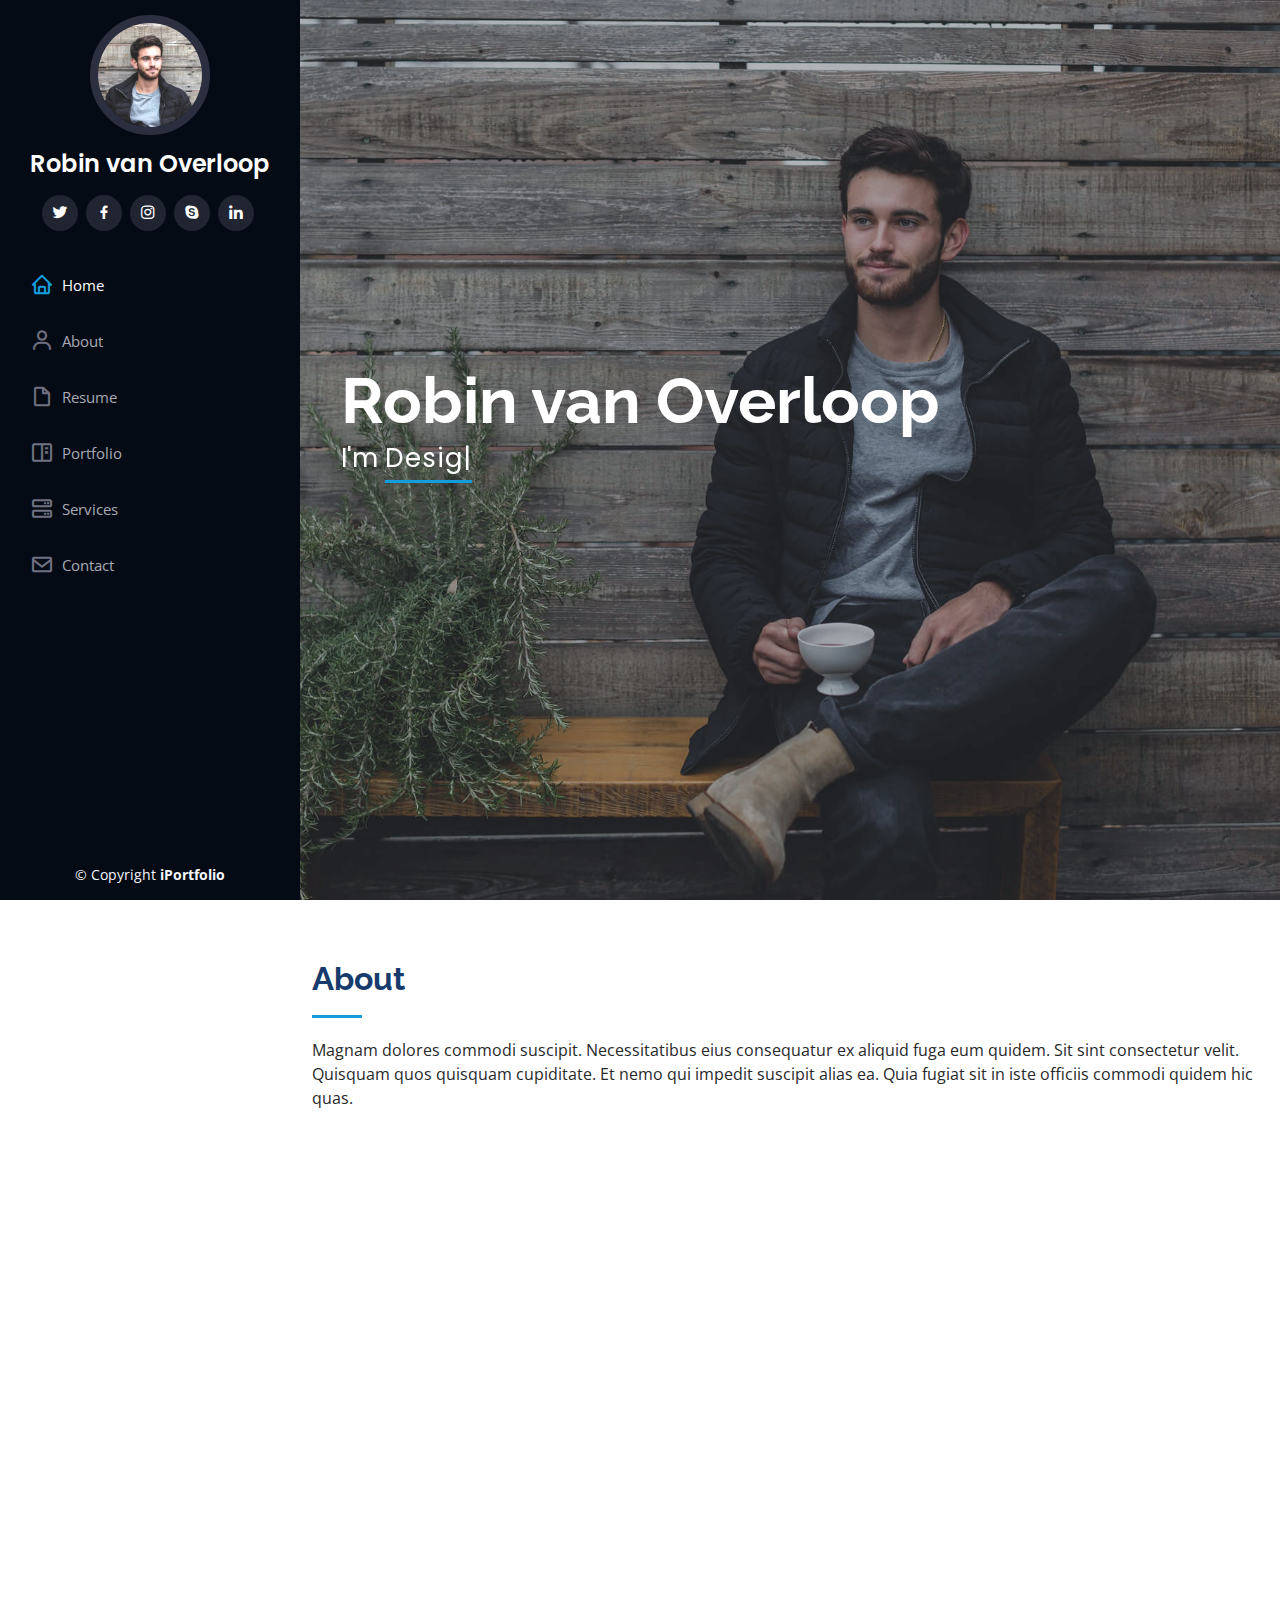
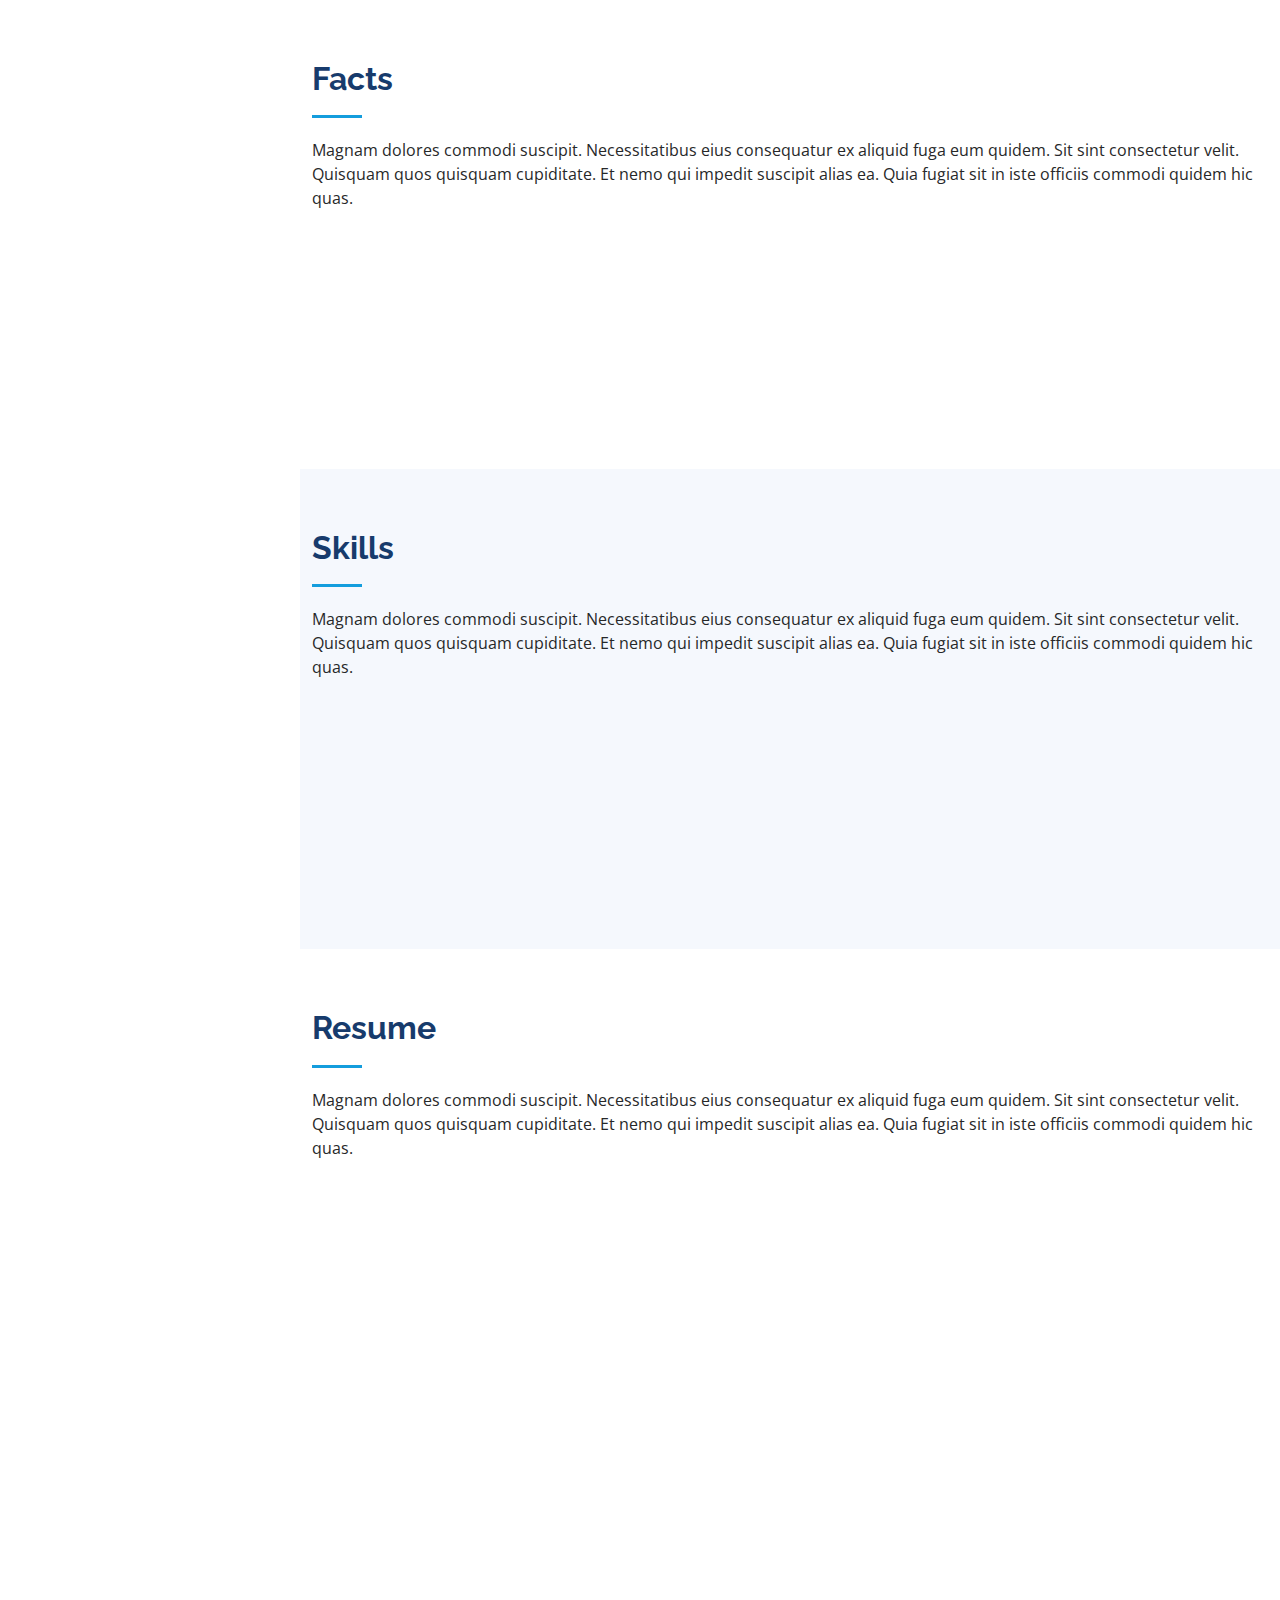
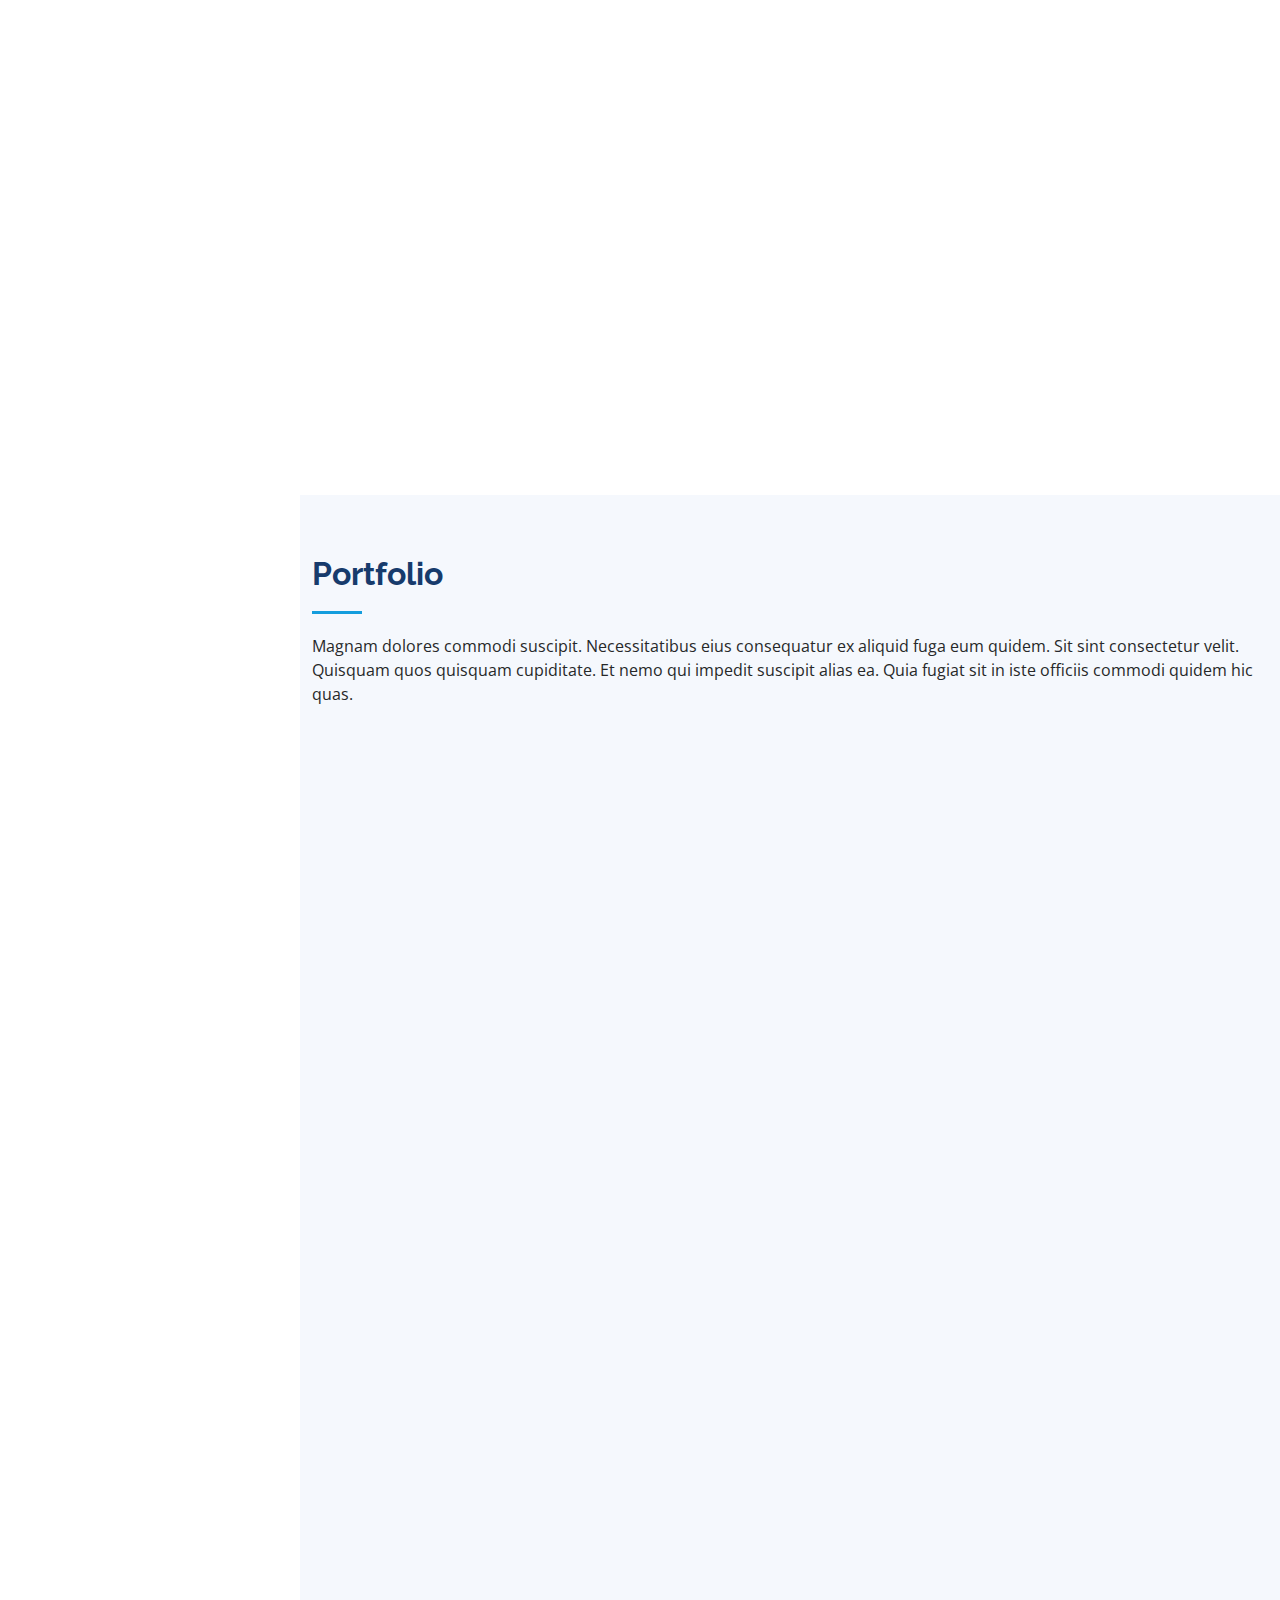
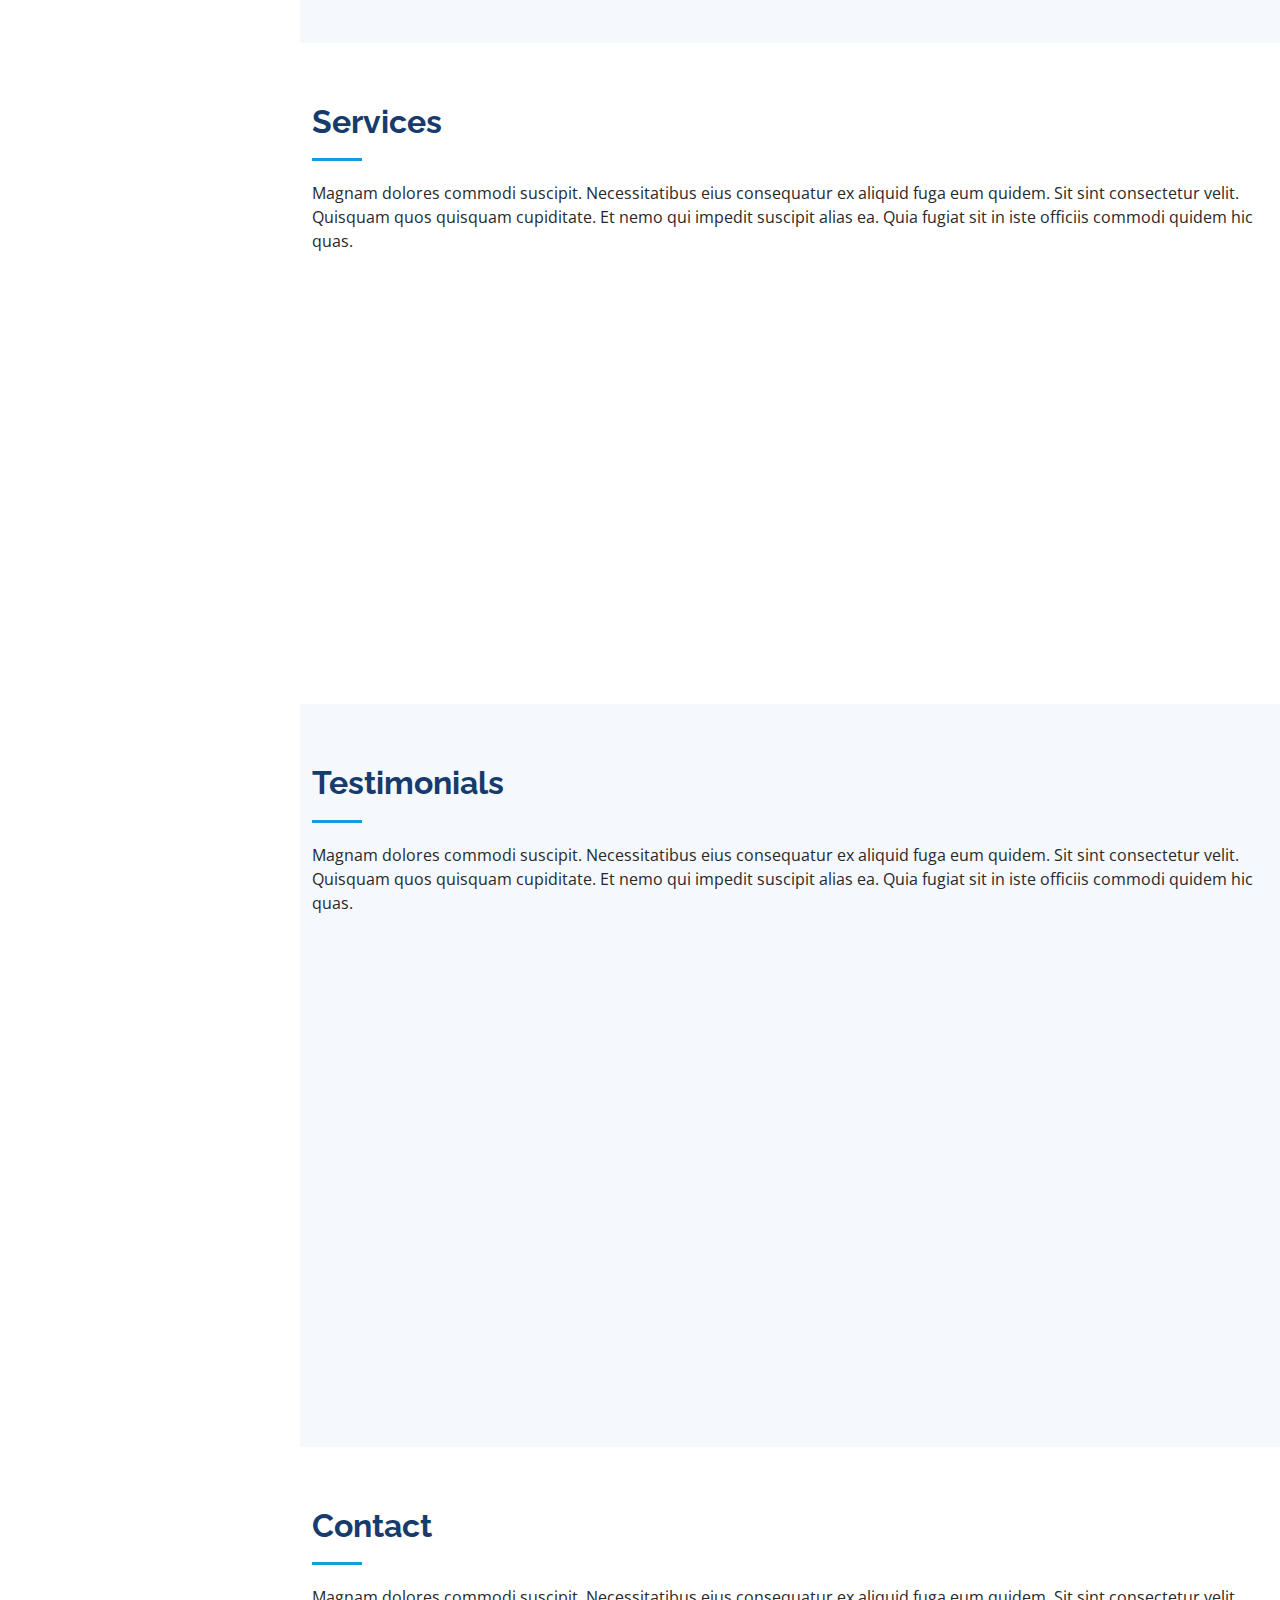
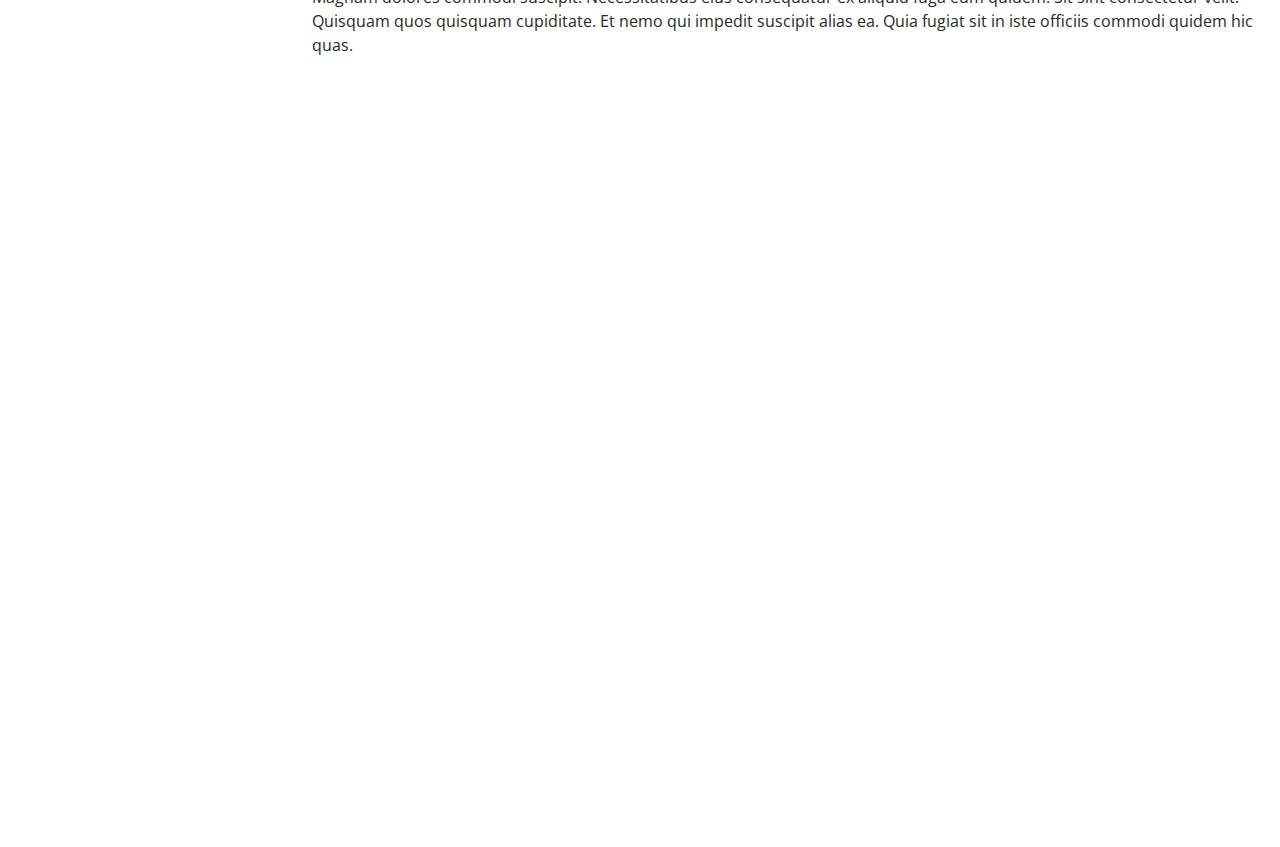
==== index.html @ de634c81 "updates" ====
<!DOCTYPE html>
<html lang="en">

<head>
  <meta charset="utf-8">
  <meta content="width=device-width, initial-scale=1.0" name="viewport">

  <title>RVO Rotating Services</title>
  <meta content="" name="description">
  <meta content="" name="keywords">

  <!-- Favicons -->
  <link href="assets/img/favicon.png" rel="icon">
  <link href="assets/img/apple-touch-icon.png" rel="apple-touch-icon">

  <!-- Google Fonts -->
  <link href="https://fonts.googleapis.com/css?family=Open+Sans:300,300i,400,400i,600,600i,700,700i|Raleway:300,300i,400,400i,500,500i,600,600i,700,700i|Poppins:300,300i,400,400i,500,500i,600,600i,700,700i" rel="stylesheet">

  <!-- Vendor CSS Files -->
  <link href="assets/vendor/aos/aos.css" rel="stylesheet">
  <link href="assets/vendor/bootstrap/css/bootstrap.min.css" rel="stylesheet">
  <link href="assets/vendor/bootstrap-icons/bootstrap-icons.css" rel="stylesheet">
  <link href="assets/vendor/boxicons/css/boxicons.min.css" rel="stylesheet">
  <link href="assets/vendor/glightbox/css/glightbox.min.css" rel="stylesheet">
  <link href="assets/vendor/swiper/swiper-bundle.min.css" rel="stylesheet">

  <!-- Template Main CSS File -->
  <link href="assets/css/style.css" rel="stylesheet">


</head>

<body>

  <!-- ======= Mobile nav toggle button ======= -->
  <i class="bi bi-list mobile-nav-toggle d-xl-none"></i>

  <!-- ======= Header ======= -->
  <header id="header">
    <div class="d-flex flex-column">

      <div class="profile">
        <img src="assets/img/profile-img.jpg" alt="" class="img-fluid rounded-circle">
        <h1 class="text-light"><a href="index.html">Robin van Overloop</a></h1>
        <div class="social-links mt-3 text-center">
          <a href="#" class="twitter"><i class="bx bxl-twitter"></i></a>
          <a href="#" class="facebook"><i class="bx bxl-facebook"></i></a>
          <a href="#" class="instagram"><i class="bx bxl-instagram"></i></a>
          <a href="#" class="google-plus"><i class="bx bxl-skype"></i></a>
          <a href="#" class="linkedin"><i class="bx bxl-linkedin"></i></a>
        </div>
      </div>

      <nav id="navbar" class="nav-menu navbar">
        <ul>
          <li><a href="#hero" class="nav-link scrollto active"><i class="bx bx-home"></i> <span>Home</span></a></li>
          <li><a href="#about" class="nav-link scrollto"><i class="bx bx-user"></i> <span>About</span></a></li>
          <li><a href="#resume" class="nav-link scrollto"><i class="bx bx-file-blank"></i> <span>Resume</span></a></li>
          <li><a href="#portfolio" class="nav-link scrollto"><i class="bx bx-book-content"></i> <span>Portfolio</span></a></li>
          <li><a href="#services" class="nav-link scrollto"><i class="bx bx-server"></i> <span>Services</span></a></li>
          <li><a href="#contact" class="nav-link scrollto"><i class="bx bx-envelope"></i> <span>Contact</span></a></li>
        </ul>
      </nav><!-- .nav-menu -->
    </div>
  </header><!-- End Header -->

  <!-- ======= Hero Section ======= -->
  <section id="hero" class="d-flex flex-column justify-content-center align-items-center">
    <div class="hero-container" data-aos="fade-in">
      <h1>Robin van Overloop</h1>
      <p>I'm <span class="typed" data-typed-items="Designer, Developer, Freelancer, Photographer"></span></p>
    </div>
  </section><!-- End Hero -->

  <main id="main">

    <!-- ======= About Section ======= -->
    <section id="about" class="about">
      <div class="container">

        <div class="section-title">
          <h2>About</h2>
          <p>Magnam dolores commodi suscipit. Necessitatibus eius consequatur ex aliquid fuga eum quidem. Sit sint consectetur velit. Quisquam quos quisquam cupiditate. Et nemo qui impedit suscipit alias ea. Quia fugiat sit in iste officiis commodi quidem hic quas.</p>
        </div>

        <div class="row">
          <div class="col-lg-4" data-aos="fade-right">
            <img src="assets/img/profile-img.jpg" class="img-fluid" alt="">
          </div>
          <div class="col-lg-8 pt-4 pt-lg-0 content" data-aos="fade-left">
            <h3>UI/UX Designer &amp; Web Developer.</h3>
            <p class="fst-italic">
              Lorem ipsum dolor sit amet, consectetur adipiscing elit, sed do eiusmod tempor incididunt ut labore et dolore
              magna aliqua.
            </p>
            <div class="row">
              <div class="col-lg-6">
                <ul>
                  <li><i class="bi bi-chevron-right"></i> <strong>Birthday:</strong> <span>1 May 1995</span></li>
                  <li><i class="bi bi-chevron-right"></i> <strong>Website:</strong> <span>www.example.com</span></li>
                  <li><i class="bi bi-chevron-right"></i> <strong>Phone:</strong> <span>+123 456 7890</span></li>
                  <li><i class="bi bi-chevron-right"></i> <strong>City:</strong> <span>New York, USA</span></li>
                </ul>
              </div>
              <div class="col-lg-6">
                <ul>
                  <li><i class="bi bi-chevron-right"></i> <strong>Age:</strong> <span>30</span></li>
                  <li><i class="bi bi-chevron-right"></i> <strong>Degree:</strong> <span>Master</span></li>
                  <li><i class="bi bi-chevron-right"></i> <strong>PhEmailone:</strong> <span>email@example.com</span></li>
                  <li><i class="bi bi-chevron-right"></i> <strong>Freelance:</strong> <span>Available</span></li>
                </ul>
              </div>
            </div>
            <p>
              Officiis eligendi itaque labore et dolorum mollitia officiis optio vero. Quisquam sunt adipisci omnis et ut. Nulla accusantium dolor incidunt officia tempore. Et eius omnis.
              Cupiditate ut dicta maxime officiis quidem quia. Sed et consectetur qui quia repellendus itaque neque. Aliquid amet quidem ut quaerat cupiditate. Ab et eum qui repellendus omnis culpa magni laudantium dolores.
            </p>
          </div>
        </div>

      </div>
    </section><!-- End About Section -->

    <!-- ======= Facts Section ======= -->
    <section id="facts" class="facts">
      <div class="container">

        <div class="section-title">
          <h2>Facts</h2>
          <p>Magnam dolores commodi suscipit. Necessitatibus eius consequatur ex aliquid fuga eum quidem. Sit sint consectetur velit. Quisquam quos quisquam cupiditate. Et nemo qui impedit suscipit alias ea. Quia fugiat sit in iste officiis commodi quidem hic quas.</p>
        </div>

        <div class="row no-gutters">

          <div class="col-lg-3 col-md-6 d-md-flex align-items-md-stretch" data-aos="fade-up">
            <div class="count-box">
              <i class="bi bi-emoji-smile"></i>
              <span data-purecounter-start="0" data-purecounter-end="232" data-purecounter-duration="1" class="purecounter"></span>
              <p><strong>Happy Clients</strong> consequuntur quae</p>
            </div>
          </div>

          <div class="col-lg-3 col-md-6 d-md-flex align-items-md-stretch" data-aos="fade-up" data-aos-delay="100">
            <div class="count-box">
              <i class="bi bi-journal-richtext"></i>
              <span data-purecounter-start="0" data-purecounter-end="521" data-purecounter-duration="1" class="purecounter"></span>
              <p><strong>Projects</strong> adipisci atque cum quia aut</p>
            </div>
          </div>

          <div class="col-lg-3 col-md-6 d-md-flex align-items-md-stretch" data-aos="fade-up" data-aos-delay="200">
            <div class="count-box">
              <i class="bi bi-headset"></i>
              <span data-purecounter-start="0" data-purecounter-end="1453" data-purecounter-duration="1" class="purecounter"></span>
              <p><strong>Hours Of Support</strong> aut commodi quaerat</p>
            </div>
          </div>

          <div class="col-lg-3 col-md-6 d-md-flex align-items-md-stretch" data-aos="fade-up" data-aos-delay="300">
            <div class="count-box">
              <i class="bi bi-people"></i>
              <span data-purecounter-start="0" data-purecounter-end="32" data-purecounter-duration="1" class="purecounter"></span>
              <p><strong>Hard Workers</strong> rerum asperiores dolor</p>
            </div>
          </div>

        </div>

      </div>
    </section><!-- End Facts Section -->

    <!-- ======= Skills Section ======= -->
    <section id="skills" class="skills section-bg">
      <div class="container">

        <div class="section-title">
          <h2>Skills</h2>
          <p>Magnam dolores commodi suscipit. Necessitatibus eius consequatur ex aliquid fuga eum quidem. Sit sint consectetur velit. Quisquam quos quisquam cupiditate. Et nemo qui impedit suscipit alias ea. Quia fugiat sit in iste officiis commodi quidem hic quas.</p>
        </div>

        <div class="row skills-content">

          <div class="col-lg-6" data-aos="fade-up">

            <div class="progress">
              <span class="skill">HTML <i class="val">100%</i></span>
              <div class="progress-bar-wrap">
                <div class="progress-bar" role="progressbar" aria-valuenow="100" aria-valuemin="0" aria-valuemax="100"></div>
              </div>
            </div>

            <div class="progress">
              <span class="skill">CSS <i class="val">90%</i></span>
              <div class="progress-bar-wrap">
                <div class="progress-bar" role="progressbar" aria-valuenow="90" aria-valuemin="0" aria-valuemax="100"></div>
              </div>
            </div>

            <div class="progress">
              <span class="skill">JavaScript <i class="val">75%</i></span>
              <div class="progress-bar-wrap">
                <div class="progress-bar" role="progressbar" aria-valuenow="75" aria-valuemin="0" aria-valuemax="100"></div>
              </div>
            </div>

          </div>

          <div class="col-lg-6" data-aos="fade-up" data-aos-delay="100">

            <div class="progress">
              <span class="skill">PHP <i class="val">80%</i></span>
              <div class="progress-bar-wrap">
                <div class="progress-bar" role="progressbar" aria-valuenow="80" aria-valuemin="0" aria-valuemax="100"></div>
              </div>
            </div>

            <div class="progress">
              <span class="skill">WordPress/CMS <i class="val">90%</i></span>
              <div class="progress-bar-wrap">
                <div class="progress-bar" role="progressbar" aria-valuenow="90" aria-valuemin="0" aria-valuemax="100"></div>
              </div>
            </div>

            <div class="progress">
              <span class="skill">Photoshop <i class="val">55%</i></span>
              <div class="progress-bar-wrap">
                <div class="progress-bar" role="progressbar" aria-valuenow="55" aria-valuemin="0" aria-valuemax="100"></div>
              </div>
            </div>

          </div>

        </div>

      </div>
    </section><!-- End Skills Section -->

    <!-- ======= Resume Section ======= -->
    <section id="resume" class="resume">
      <div class="container">

        <div class="section-title">
          <h2>Resume</h2>
          <p>Magnam dolores commodi suscipit. Necessitatibus eius consequatur ex aliquid fuga eum quidem. Sit sint consectetur velit. Quisquam quos quisquam cupiditate. Et nemo qui impedit suscipit alias ea. Quia fugiat sit in iste officiis commodi quidem hic quas.</p>
        </div>

        <div class="row">
          <div class="col-lg-6" data-aos="fade-up">
            <h3 class="resume-title">Sumary</h3>
            <div class="resume-item pb-0">
              <h4>Robin van Overloop</h4>
              <p><em>Innovative and deadline-driven Graphic Designer with 3+ years of experience designing and developing user-centered digital/print marketing material from initial concept to final, polished deliverable.</em></p>
              <ul>
                <li>Portland par 127,Orlando, FL</li>
                <li>(123) 456-7891</li>
                <li>alice.barkley@example.com</li>
              </ul>
            </div>

            <h3 class="resume-title">Education</h3>
            <div class="resume-item">
              <h4>Master of Fine Arts &amp; Graphic Design</h4>
              <h5>2015 - 2016</h5>
              <p><em>Rochester Institute of Technology, Rochester, NY</em></p>
              <p>Qui deserunt veniam. Et sed aliquam labore tempore sed quisquam iusto autem sit. Ea vero voluptatum qui ut dignissimos deleniti nerada porti sand markend</p>
            </div>
            <div class="resume-item">
              <h4>Bachelor of Fine Arts &amp; Graphic Design</h4>
              <h5>2010 - 2014</h5>
              <p><em>Rochester Institute of Technology, Rochester, NY</em></p>
              <p>Quia nobis sequi est occaecati aut. Repudiandae et iusto quae reiciendis et quis Eius vel ratione eius unde vitae rerum voluptates asperiores voluptatem Earum molestiae consequatur neque etlon sader mart dila</p>
            </div>
          </div>
          <div class="col-lg-6" data-aos="fade-up" data-aos-delay="100">
            <h3 class="resume-title">Professional Experience</h3>
            <div class="resume-item">
              <h4>Senior graphic design specialist</h4>
              <h5>2019 - Present</h5>
              <p><em>Experion, New York, NY </em></p>
              <ul>
                <li>Lead in the design, development, and implementation of the graphic, layout, and production communication materials</li>
                <li>Delegate tasks to the 7 members of the design team and provide counsel on all aspects of the project. </li>
                <li>Supervise the assessment of all graphic materials in order to ensure quality and accuracy of the design</li>
                <li>Oversee the efficient use of production project budgets ranging from $2,000 - $25,000</li>
              </ul>
            </div>
            <div class="resume-item">
              <h4>Graphic design specialist</h4>
              <h5>2017 - 2018</h5>
              <p><em>Stepping Stone Advertising, New York, NY</em></p>
              <ul>
                <li>Developed numerous marketing programs (logos, brochures,infographics, presentations, and advertisements).</li>
                <li>Managed up to 5 projects or tasks at a given time while under pressure</li>
                <li>Recommended and consulted with clients on the most appropriate graphic design</li>
                <li>Created 4+ design presentations and proposals a month for clients and account managers</li>
              </ul>
            </div>
          </div>
        </div>

      </div>
    </section><!-- End Resume Section -->

    <!-- ======= Portfolio Section ======= -->
    <section id="portfolio" class="portfolio section-bg">
      <div class="container">

        <div class="section-title">
          <h2>Portfolio</h2>
          <p>Magnam dolores commodi suscipit. Necessitatibus eius consequatur ex aliquid fuga eum quidem. Sit sint consectetur velit. Quisquam quos quisquam cupiditate. Et nemo qui impedit suscipit alias ea. Quia fugiat sit in iste officiis commodi quidem hic quas.</p>
        </div>

        <div class="row" data-aos="fade-up">
          <div class="col-lg-12 d-flex justify-content-center">
            <ul id="portfolio-flters">
              <li data-filter="*" class="filter-active">All</li>
              <li data-filter=".filter-app">App</li>
              <li data-filter=".filter-card">Card</li>
              <li data-filter=".filter-web">Web</li>
            </ul>
          </div>
        </div>

        <div class="row portfolio-container" data-aos="fade-up" data-aos-delay="100">

          <div class="col-lg-4 col-md-6 portfolio-item filter-app">
            <div class="portfolio-wrap">
              <img src="assets/img/portfolio/portfolio-1.jpg" class="img-fluid" alt="">
              <div class="portfolio-links">
                <a href="assets/img/portfolio/portfolio-1.jpg" data-gallery="portfolioGallery" class="portfolio-lightbox" title="App 1"><i class="bx bx-plus"></i></a>
                <a href="portfolio-details.html" title="More Details"><i class="bx bx-link"></i></a>
              </div>
            </div>
          </div>

          <div class="col-lg-4 col-md-6 portfolio-item filter-web">
            <div class="portfolio-wrap">
              <img src="assets/img/portfolio/portfolio-2.jpg" class="img-fluid" alt="">
              <div class="portfolio-links">
                <a href="assets/img/portfolio/portfolio-2.jpg" data-gallery="portfolioGallery" class="portfolio-lightbox" title="Web 3"><i class="bx bx-plus"></i></a>
                <a href="portfolio-details.html" title="More Details"><i class="bx bx-link"></i></a>
              </div>
            </div>
          </div>

          <div class="col-lg-4 col-md-6 portfolio-item filter-app">
            <div class="portfolio-wrap">
              <img src="assets/img/portfolio/portfolio-3.jpg" class="img-fluid" alt="">
              <div class="portfolio-links">
                <a href="assets/img/portfolio/portfolio-3.jpg" data-gallery="portfolioGallery" class="portfolio-lightbox" title="App 2"><i class="bx bx-plus"></i></a>
                <a href="portfolio-details.html" title="More Details"><i class="bx bx-link"></i></a>
              </div>
            </div>
          </div>

          <div class="col-lg-4 col-md-6 portfolio-item filter-card">
            <div class="portfolio-wrap">
              <img src="assets/img/portfolio/portfolio-4.jpg" class="img-fluid" alt="">
              <div class="portfolio-links">
                <a href="assets/img/portfolio/portfolio-4.jpg" data-gallery="portfolioGallery" class="portfolio-lightbox" title="Card 2"><i class="bx bx-plus"></i></a>
                <a href="portfolio-details.html" title="More Details"><i class="bx bx-link"></i></a>
              </div>
            </div>
          </div>

          <div class="col-lg-4 col-md-6 portfolio-item filter-web">
            <div class="portfolio-wrap">
              <img src="assets/img/portfolio/portfolio-5.jpg" class="img-fluid" alt="">
              <div class="portfolio-links">
                <a href="assets/img/portfolio/portfolio-5.jpg" data-gallery="portfolioGallery" class="portfolio-lightbox" title="Web 2"><i class="bx bx-plus"></i></a>
                <a href="portfolio-details.html" title="More Details"><i class="bx bx-link"></i></a>
              </div>
            </div>
          </div>

          <div class="col-lg-4 col-md-6 portfolio-item filter-app">
            <div class="portfolio-wrap">
              <img src="assets/img/portfolio/portfolio-6.jpg" class="img-fluid" alt="">
              <div class="portfolio-links">
                <a href="assets/img/portfolio/portfolio-6.jpg" data-gallery="portfolioGallery" class="portfolio-lightbox" title="App 3"><i class="bx bx-plus"></i></a>
                <a href="portfolio-details.html" title="More Details"><i class="bx bx-link"></i></a>
              </div>
            </div>
          </div>

          <div class="col-lg-4 col-md-6 portfolio-item filter-card">
            <div class="portfolio-wrap">
              <img src="assets/img/portfolio/portfolio-7.jpg" class="img-fluid" alt="">
              <div class="portfolio-links">
                <a href="assets/img/portfolio/portfolio-7.jpg" data-gallery="portfolioGallery" class="portfolio-lightbox" title="Card 1"><i class="bx bx-plus"></i></a>
                <a href="portfolio-details.html" title="More Details"><i class="bx bx-link"></i></a>
              </div>
            </div>
          </div>

          <div class="col-lg-4 col-md-6 portfolio-item filter-card">
            <div class="portfolio-wrap">
              <img src="assets/img/portfolio/portfolio-8.jpg" class="img-fluid" alt="">
              <div class="portfolio-links">
                <a href="assets/img/portfolio/portfolio-8.jpg" data-gallery="portfolioGallery" class="portfolio-lightbox" title="Card 3"><i class="bx bx-plus"></i></a>
                <a href="portfolio-details.html" title="More Details"><i class="bx bx-link"></i></a>
              </div>
            </div>
          </div>

          <div class="col-lg-4 col-md-6 portfolio-item filter-web">
            <div class="portfolio-wrap">
              <img src="assets/img/portfolio/portfolio-9.jpg" class="img-fluid" alt="">
              <div class="portfolio-links">
                <a href="assets/img/portfolio/portfolio-9.jpg" data-gallery="portfolioGallery" class="portfolio-lightbox" title="Web 3"><i class="bx bx-plus"></i></a>
                <a href="portfolio-details.html" title="More Details"><i class="bx bx-link"></i></a>
              </div>
            </div>
          </div>

        </div>

      </div>
    </section><!-- End Portfolio Section -->

    <!-- ======= Services Section ======= -->
    <section id="services" class="services">
      <div class="container">

        <div class="section-title">
          <h2>Services</h2>
          <p>Magnam dolores commodi suscipit. Necessitatibus eius consequatur ex aliquid fuga eum quidem. Sit sint consectetur velit. Quisquam quos quisquam cupiditate. Et nemo qui impedit suscipit alias ea. Quia fugiat sit in iste officiis commodi quidem hic quas.</p>
        </div>

        <div class="row">
          <div class="col-lg-4 col-md-6 icon-box" data-aos="fade-up">
            <div class="icon"><i class="bi bi-briefcase"></i></div>
            <h4 class="title"><a href="">Lorem Ipsum</a></h4>
            <p class="description">Voluptatum deleniti atque corrupti quos dolores et quas molestias excepturi sint occaecati cupiditate non provident</p>
          </div>
          <div class="col-lg-4 col-md-6 icon-box" data-aos="fade-up" data-aos-delay="100">
            <div class="icon"><i class="bi bi-card-checklist"></i></div>
            <h4 class="title"><a href="">Dolor Sitema</a></h4>
            <p class="description">Minim veniam, quis nostrud exercitation ullamco laboris nisi ut aliquip ex ea commodo consequat tarad limino ata</p>
          </div>
          <div class="col-lg-4 col-md-6 icon-box" data-aos="fade-up" data-aos-delay="200">
            <div class="icon"><i class="bi bi-bar-chart"></i></div>
            <h4 class="title"><a href="">Sed ut perspiciatis</a></h4>
            <p class="description">Duis aute irure dolor in reprehenderit in voluptate velit esse cillum dolore eu fugiat nulla pariatur</p>
          </div>
          <div class="col-lg-4 col-md-6 icon-box" data-aos="fade-up" data-aos-delay="300">
            <div class="icon"><i class="bi bi-binoculars"></i></div>
            <h4 class="title"><a href="">Magni Dolores</a></h4>
            <p class="description">Excepteur sint occaecat cupidatat non proident, sunt in culpa qui officia deserunt mollit anim id est laborum</p>
          </div>
          <div class="col-lg-4 col-md-6 icon-box" data-aos="fade-up" data-aos-delay="400">
            <div class="icon"><i class="bi bi-brightness-high"></i></div>
            <h4 class="title"><a href="">Nemo Enim</a></h4>
            <p class="description">At vero eos et accusamus et iusto odio dignissimos ducimus qui blanditiis praesentium voluptatum deleniti atque</p>
          </div>
          <div class="col-lg-4 col-md-6 icon-box" data-aos="fade-up" data-aos-delay="500">
            <div class="icon"><i class="bi bi-calendar4-week"></i></div>
            <h4 class="title"><a href="">Eiusmod Tempor</a></h4>
            <p class="description">Et harum quidem rerum facilis est et expedita distinctio. Nam libero tempore, cum soluta nobis est eligendi</p>
          </div>
        </div>

      </div>
    </section><!-- End Services Section -->

    <!-- ======= Testimonials Section ======= -->
    <section id="testimonials" class="testimonials section-bg">
      <div class="container">

        <div class="section-title">
          <h2>Testimonials</h2>
          <p>Magnam dolores commodi suscipit. Necessitatibus eius consequatur ex aliquid fuga eum quidem. Sit sint consectetur velit. Quisquam quos quisquam cupiditate. Et nemo qui impedit suscipit alias ea. Quia fugiat sit in iste officiis commodi quidem hic quas.</p>
        </div>

        <div class="testimonials-slider swiper" data-aos="fade-up" data-aos-delay="100">
          <div class="swiper-wrapper">

            <div class="swiper-slide">
              <div class="testimonial-item" data-aos="fade-up">
                <p>
                  <i class="bx bxs-quote-alt-left quote-icon-left"></i>
                  Proin iaculis purus consequat sem cure digni ssim donec porttitora entum suscipit rhoncus. Accusantium quam, ultricies eget id, aliquam eget nibh et. Maecen aliquam, risus at semper.
                  <i class="bx bxs-quote-alt-right quote-icon-right"></i>
                </p>
                <img src="assets/img/testimonials/testimonials-1.jpg" class="testimonial-img" alt="">
                <h3>Saul Goodman</h3>
                <h4>Ceo &amp; Founder</h4>
              </div>
            </div><!-- End testimonial item -->

            <div class="swiper-slide">
              <div class="testimonial-item" data-aos="fade-up" data-aos-delay="100">
                <p>
                  <i class="bx bxs-quote-alt-left quote-icon-left"></i>
                  Export tempor illum tamen malis malis eram quae irure esse labore quem cillum quid cillum eram malis quorum velit fore eram velit sunt aliqua noster fugiat irure amet legam anim culpa.
                  <i class="bx bxs-quote-alt-right quote-icon-right"></i>
                </p>
                <img src="assets/img/testimonials/testimonials-2.jpg" class="testimonial-img" alt="">
                <h3>Sara Wilsson</h3>
                <h4>Designer</h4>
              </div>
            </div><!-- End testimonial item -->

            <div class="swiper-slide">
              <div class="testimonial-item" data-aos="fade-up" data-aos-delay="200">
                <p>
                  <i class="bx bxs-quote-alt-left quote-icon-left"></i>
                  Enim nisi quem export duis labore cillum quae magna enim sint quorum nulla quem veniam duis minim tempor labore quem eram duis noster aute amet eram fore quis sint minim.
                  <i class="bx bxs-quote-alt-right quote-icon-right"></i>
                </p>
                <img src="assets/img/testimonials/testimonials-3.jpg" class="testimonial-img" alt="">
                <h3>Jena Karlis</h3>
                <h4>Store Owner</h4>
              </div>
            </div><!-- End testimonial item -->

            <div class="swiper-slide">
              <div class="testimonial-item" data-aos="fade-up" data-aos-delay="300">
                <p>
                  <i class="bx bxs-quote-alt-left quote-icon-left"></i>
                  Fugiat enim eram quae cillum dolore dolor amet nulla culpa multos export minim fugiat minim velit minim dolor enim duis veniam ipsum anim magna sunt elit fore quem dolore labore illum veniam.
                  <i class="bx bxs-quote-alt-right quote-icon-right"></i>
                </p>
                <img src="assets/img/testimonials/testimonials-4.jpg" class="testimonial-img" alt="">
                <h3>Matt Brandon</h3>
                <h4>Freelancer</h4>
              </div>
            </div><!-- End testimonial item -->

            <div class="swiper-slide">
              <div class="testimonial-item" data-aos="fade-up" data-aos-delay="400">
                <p>
                  <i class="bx bxs-quote-alt-left quote-icon-left"></i>
                  Quis quorum aliqua sint quem legam fore sunt eram irure aliqua veniam tempor noster veniam enim culpa labore duis sunt culpa nulla illum cillum fugiat legam esse veniam culpa fore nisi cillum quid.
                  <i class="bx bxs-quote-alt-right quote-icon-right"></i>
                </p>
                <img src="assets/img/testimonials/testimonials-5.jpg" class="testimonial-img" alt="">
                <h3>John Larson</h3>
                <h4>Entrepreneur</h4>
              </div>
            </div><!-- End testimonial item -->

          </div>
          <div class="swiper-pagination"></div>
        </div>

      </div>
    </section><!-- End Testimonials Section -->

    <!-- ======= Contact Section ======= -->
    <section id="contact" class="contact">
      <div class="container">

        <div class="section-title">
          <h2>Contact</h2>
          <p>Magnam dolores commodi suscipit. Necessitatibus eius consequatur ex aliquid fuga eum quidem. Sit sint consectetur velit. Quisquam quos quisquam cupiditate. Et nemo qui impedit suscipit alias ea. Quia fugiat sit in iste officiis commodi quidem hic quas.</p>
        </div>

        <div class="row" data-aos="fade-in">

          <div class="col-lg-5 d-flex align-items-stretch">
            <div class="info">
              <div class="address">
                <i class="bi bi-geo-alt"></i>
                <h4>Location:</h4>
                <p>A108 Adam Street, New York, NY 535022</p>
              </div>

              <div class="email">
                <i class="bi bi-envelope"></i>
                <h4>Email:</h4>
                <p>info@example.com</p>
              </div>

              <div class="phone">
                <i class="bi bi-phone"></i>
                <h4>Call:</h4>
                <p>+1 5589 55488 55s</p>
              </div>

              <iframe src="https://www.google.com/maps/embed?pb=!1m14!1m8!1m3!1d12097.433213460943!2d-74.0062269!3d40.7101282!3m2!1i1024!2i768!4f13.1!3m3!1m2!1s0x0%3A0xb89d1fe6bc499443!2sDowntown+Conference+Center!5e0!3m2!1smk!2sbg!4v1539943755621" frameborder="0" style="border:0; width: 100%; height: 290px;" allowfullscreen></iframe>
            </div>

          </div>

          <div class="col-lg-7 mt-5 mt-lg-0 d-flex align-items-stretch">
            <form action="forms/contact.php" method="post" role="form" class="php-email-form">
              <div class="row">
                <div class="form-group col-md-6">
                  <label for="name">Your Name</label>
                  <input type="text" name="name" class="form-control" id="name" required>
                </div>
                <div class="form-group col-md-6">
                  <label for="name">Your Email</label>
                  <input type="email" class="form-control" name="email" id="email" required>
                </div>
              </div>
              <div class="form-group">
                <label for="name">Subject</label>
                <input type="text" class="form-control" name="subject" id="subject" required>
              </div>
              <div class="form-group">
                <label for="name">Message</label>
                <textarea class="form-control" name="message" rows="10" required></textarea>
              </div>
              <div class="my-3">
                <div class="loading">Loading</div>
                <div class="error-message"></div>
                <div class="sent-message">Your message has been sent. Thank you!</div>
              </div>
              <div class="text-center"><button type="submit">Send Message</button></div>
            </form>
          </div>

        </div>

      </div>
    </section><!-- End Contact Section -->

  </main><!-- End #main -->

  <!-- ======= Footer ======= -->
  <footer id="footer">
    <div class="container">
      <div class="copyright">
        &copy; Copyright <strong><span>iPortfolio</span></strong>
      </div>
      
    </div>
  </footer><!-- End  Footer -->

  <a href="#" class="back-to-top d-flex align-items-center justify-content-center"><i class="bi bi-arrow-up-short"></i></a>

  <!-- Vendor JS Files -->
  <script src="assets/vendor/purecounter/purecounter_vanilla.js"></script>
  <script src="assets/vendor/aos/aos.js"></script>
  <script src="assets/vendor/bootstrap/js/bootstrap.bundle.min.js"></script>
  <script src="assets/vendor/glightbox/js/glightbox.min.js"></script>
  <script src="assets/vendor/isotope-layout/isotope.pkgd.min.js"></script>
  <script src="assets/vendor/swiper/swiper-bundle.min.js"></script>
  <script src="assets/vendor/typed.js/typed.min.js"></script>
  <script src="assets/vendor/waypoints/noframework.waypoints.js"></script>
  <script src="assets/vendor/php-email-form/validate.js"></script>

  <!-- Template Main JS File -->
  <script src="assets/js/main.js"></script>

</body>

</html>
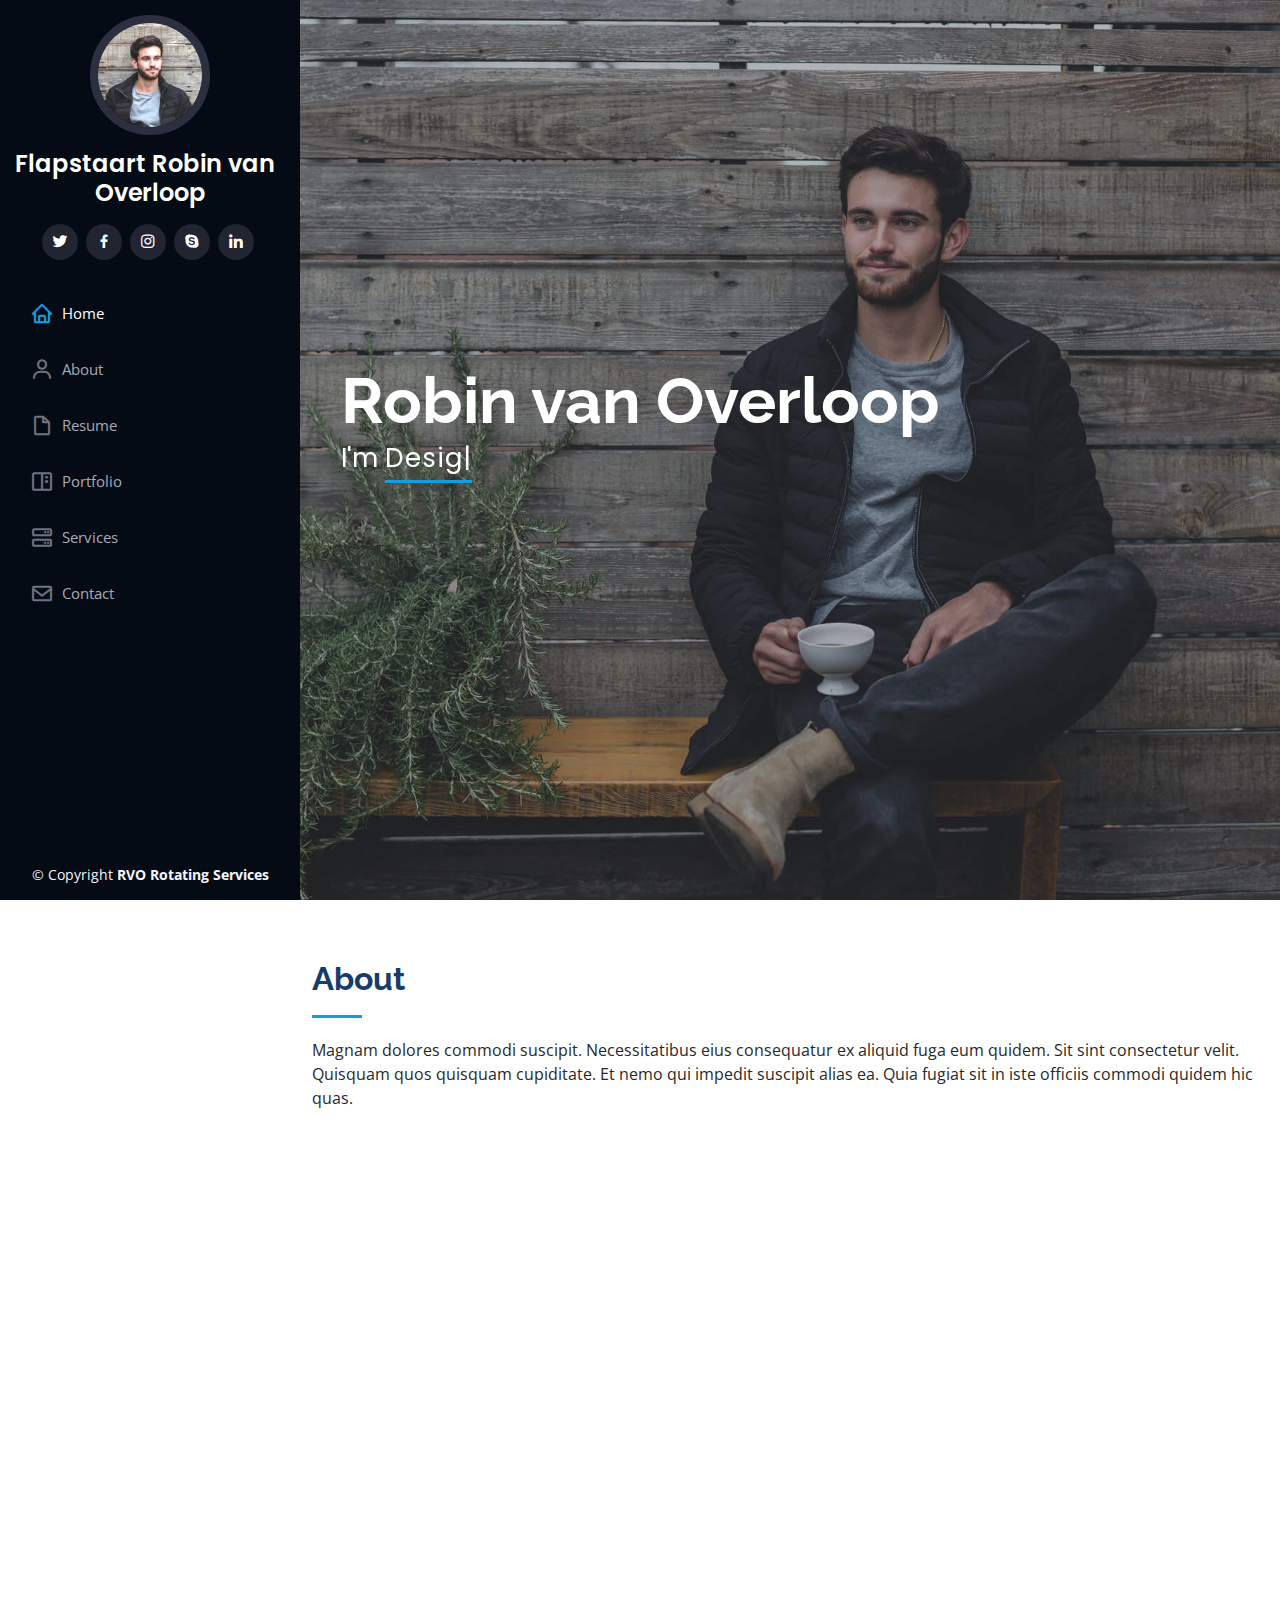
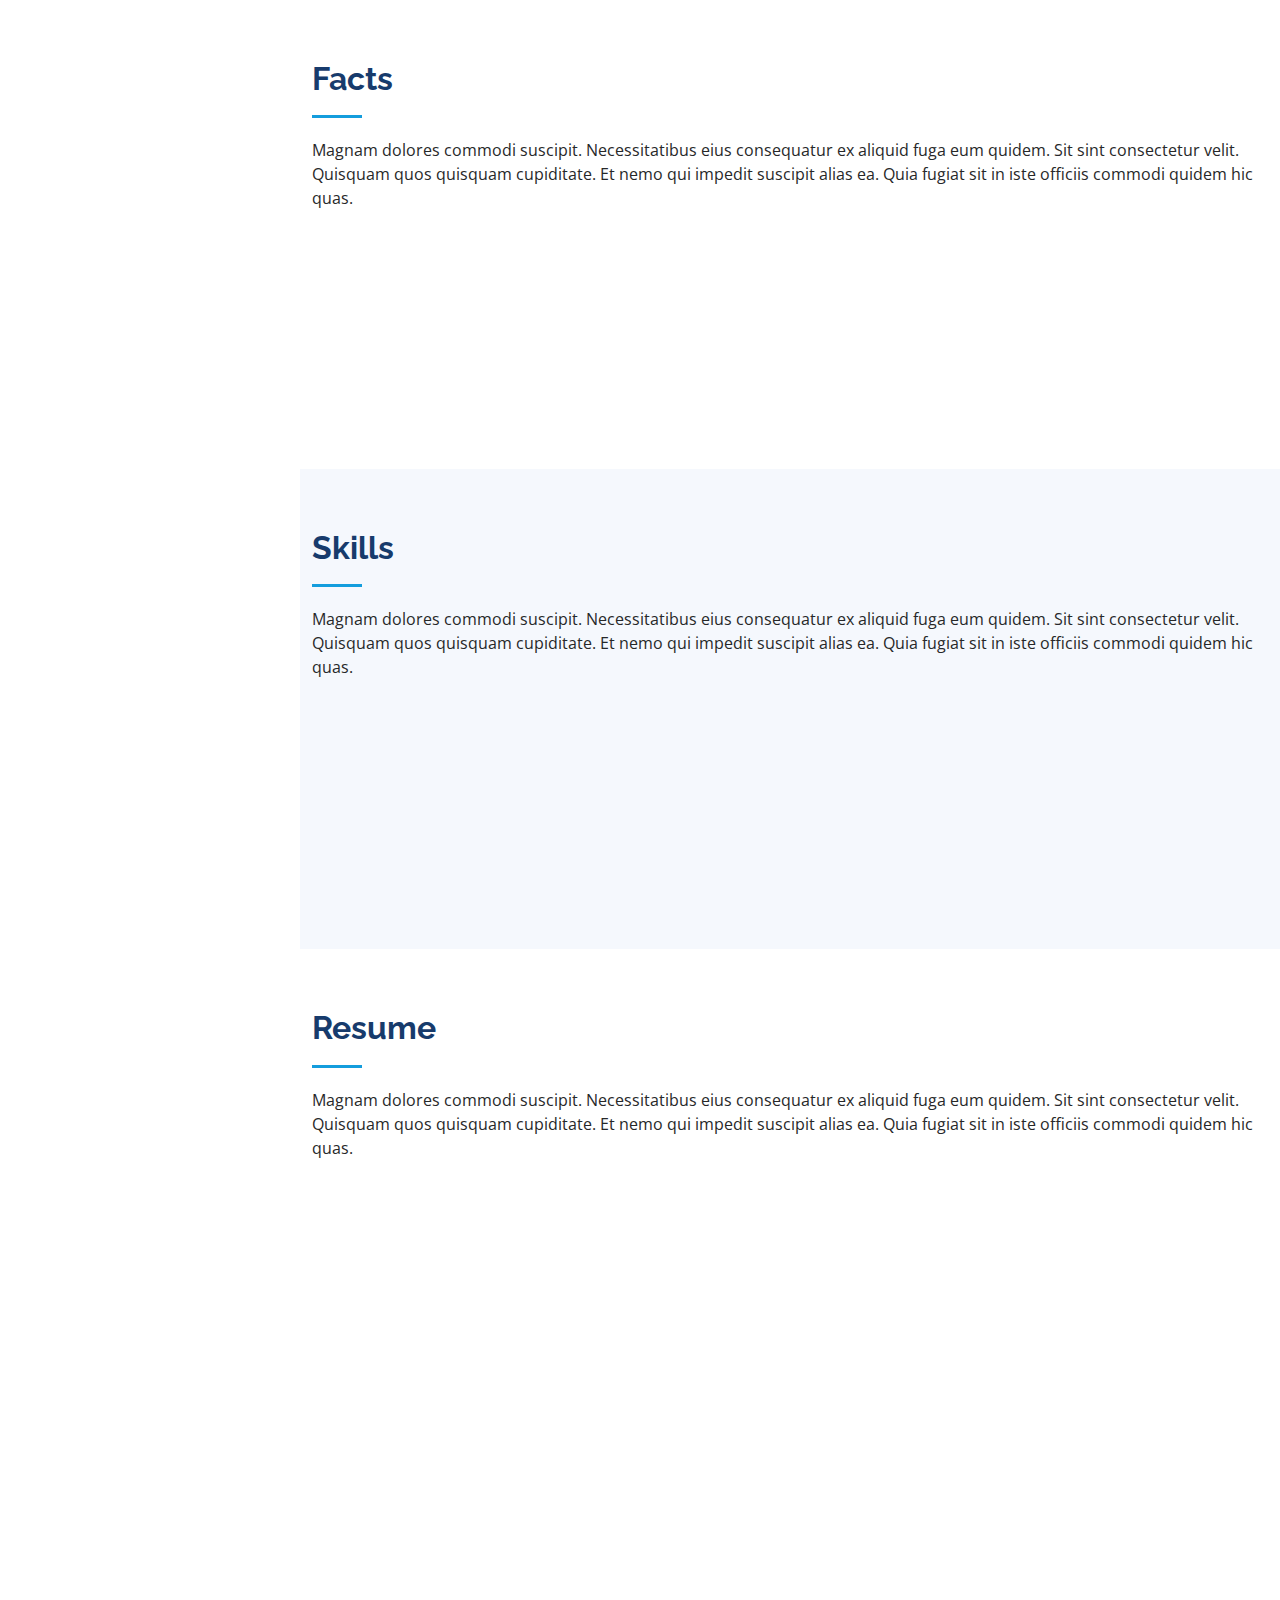
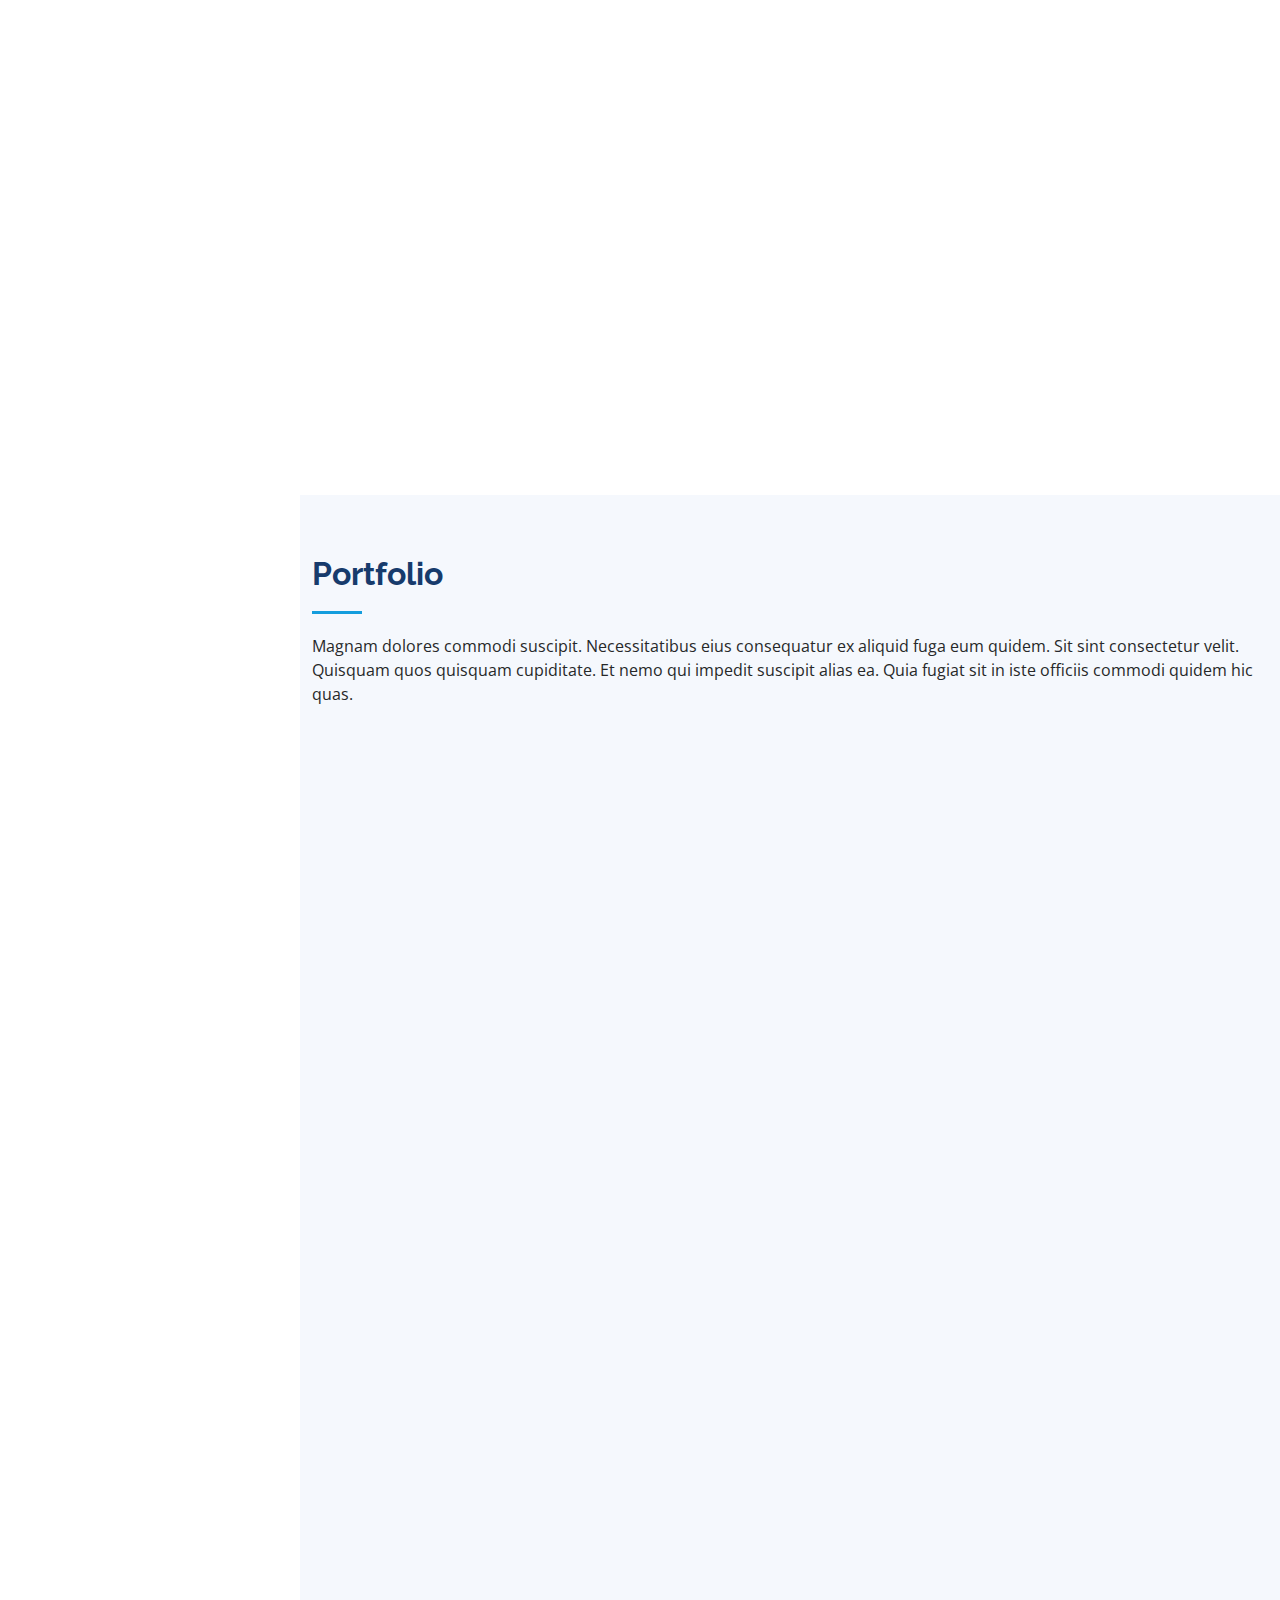
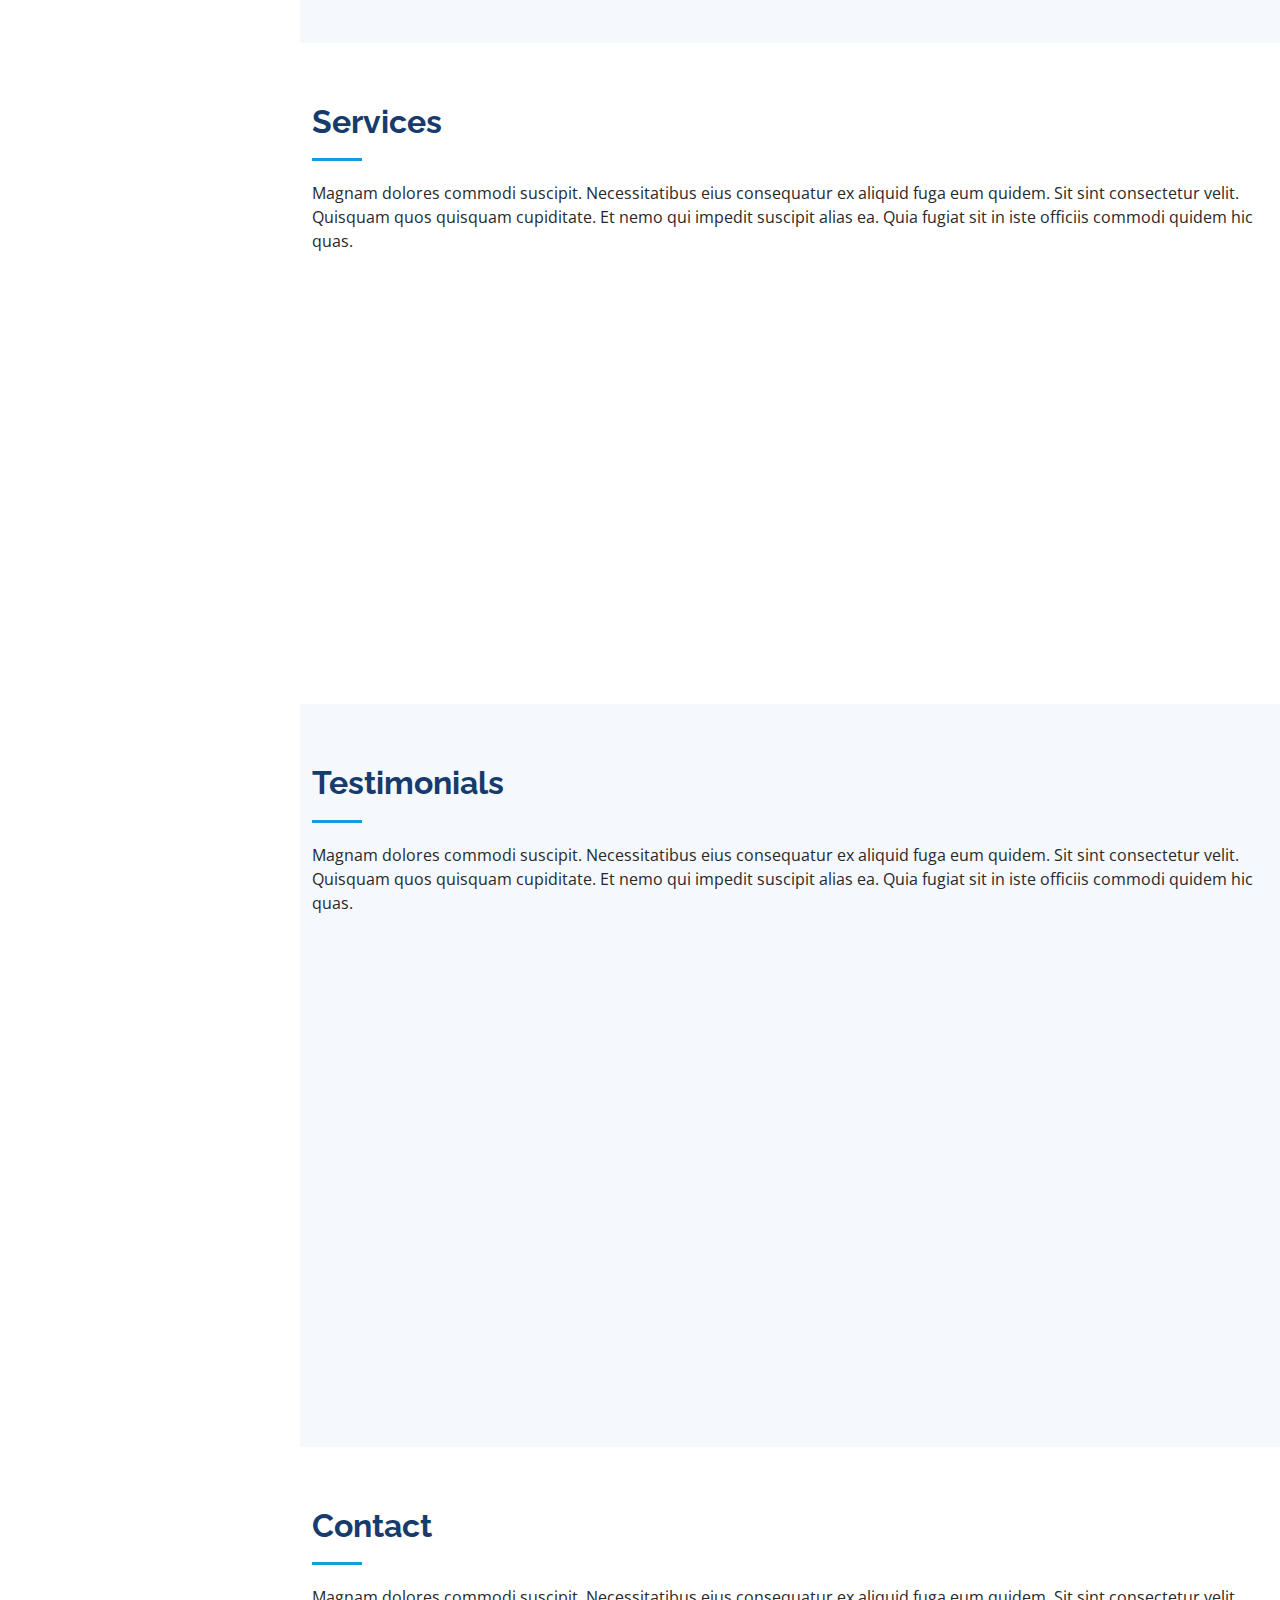
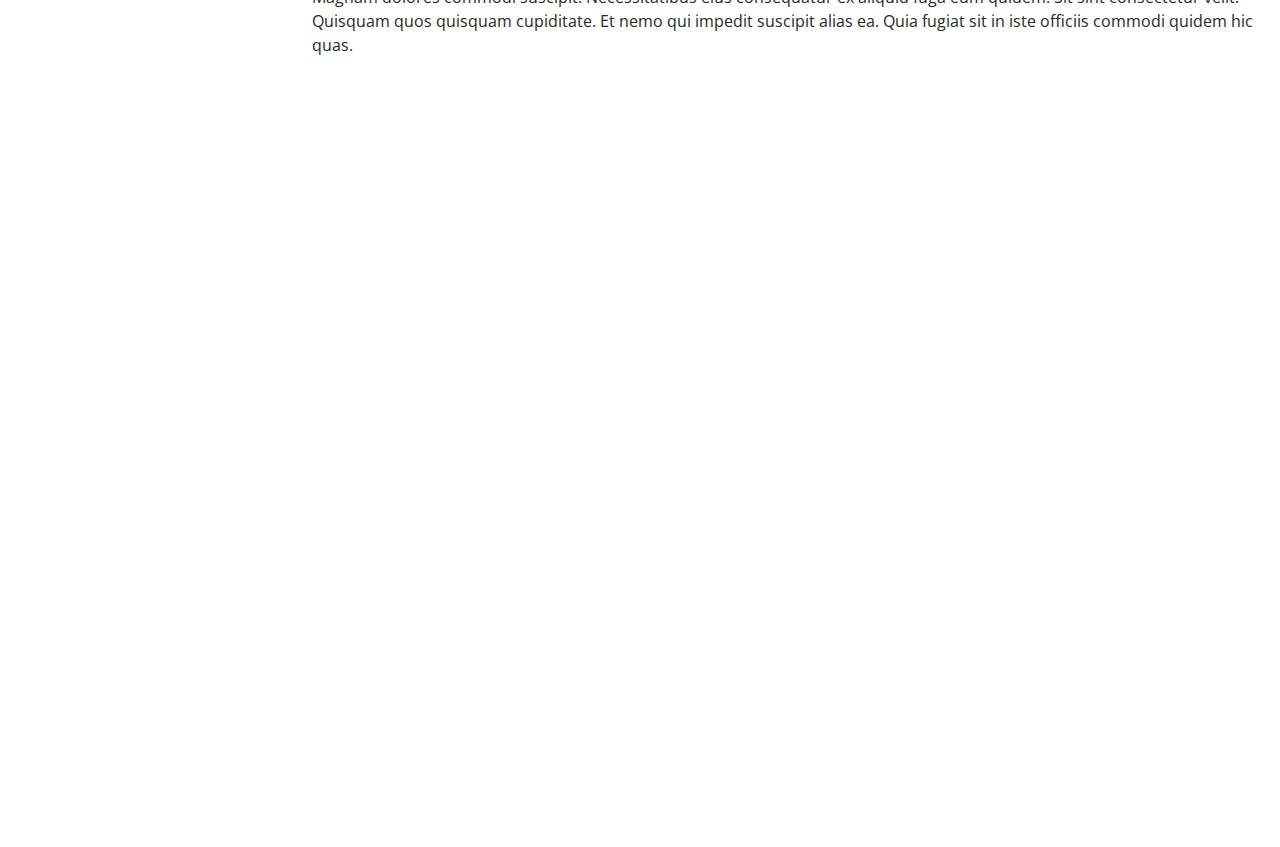
==== commit 63b552cb: "updates" ====
--- a/index.html
+++ b/index.html
@@ -41,7 +41,7 @@
 
       <div class="profile">
         <img src="assets/img/profile-img.jpg" alt="" class="img-fluid rounded-circle">
-        <h1 class="text-light"><a href="index.html">Robin van Overloop</a></h1>
+        <h1 class="text-light"><a href="index.html">Flapstaart Robin van Overloop</a></h1>
         <div class="social-links mt-3 text-center">
           <a href="#" class="twitter"><i class="bx bxl-twitter"></i></a>
           <a href="#" class="facebook"><i class="bx bxl-facebook"></i></a>
@@ -623,7 +623,7 @@
   <footer id="footer">
     <div class="container">
       <div class="copyright">
-        &copy; Copyright <strong><span>iPortfolio</span></strong>
+        &copy; Copyright <strong><span>RVO Rotating Services</span></strong>
       </div>
       
     </div>
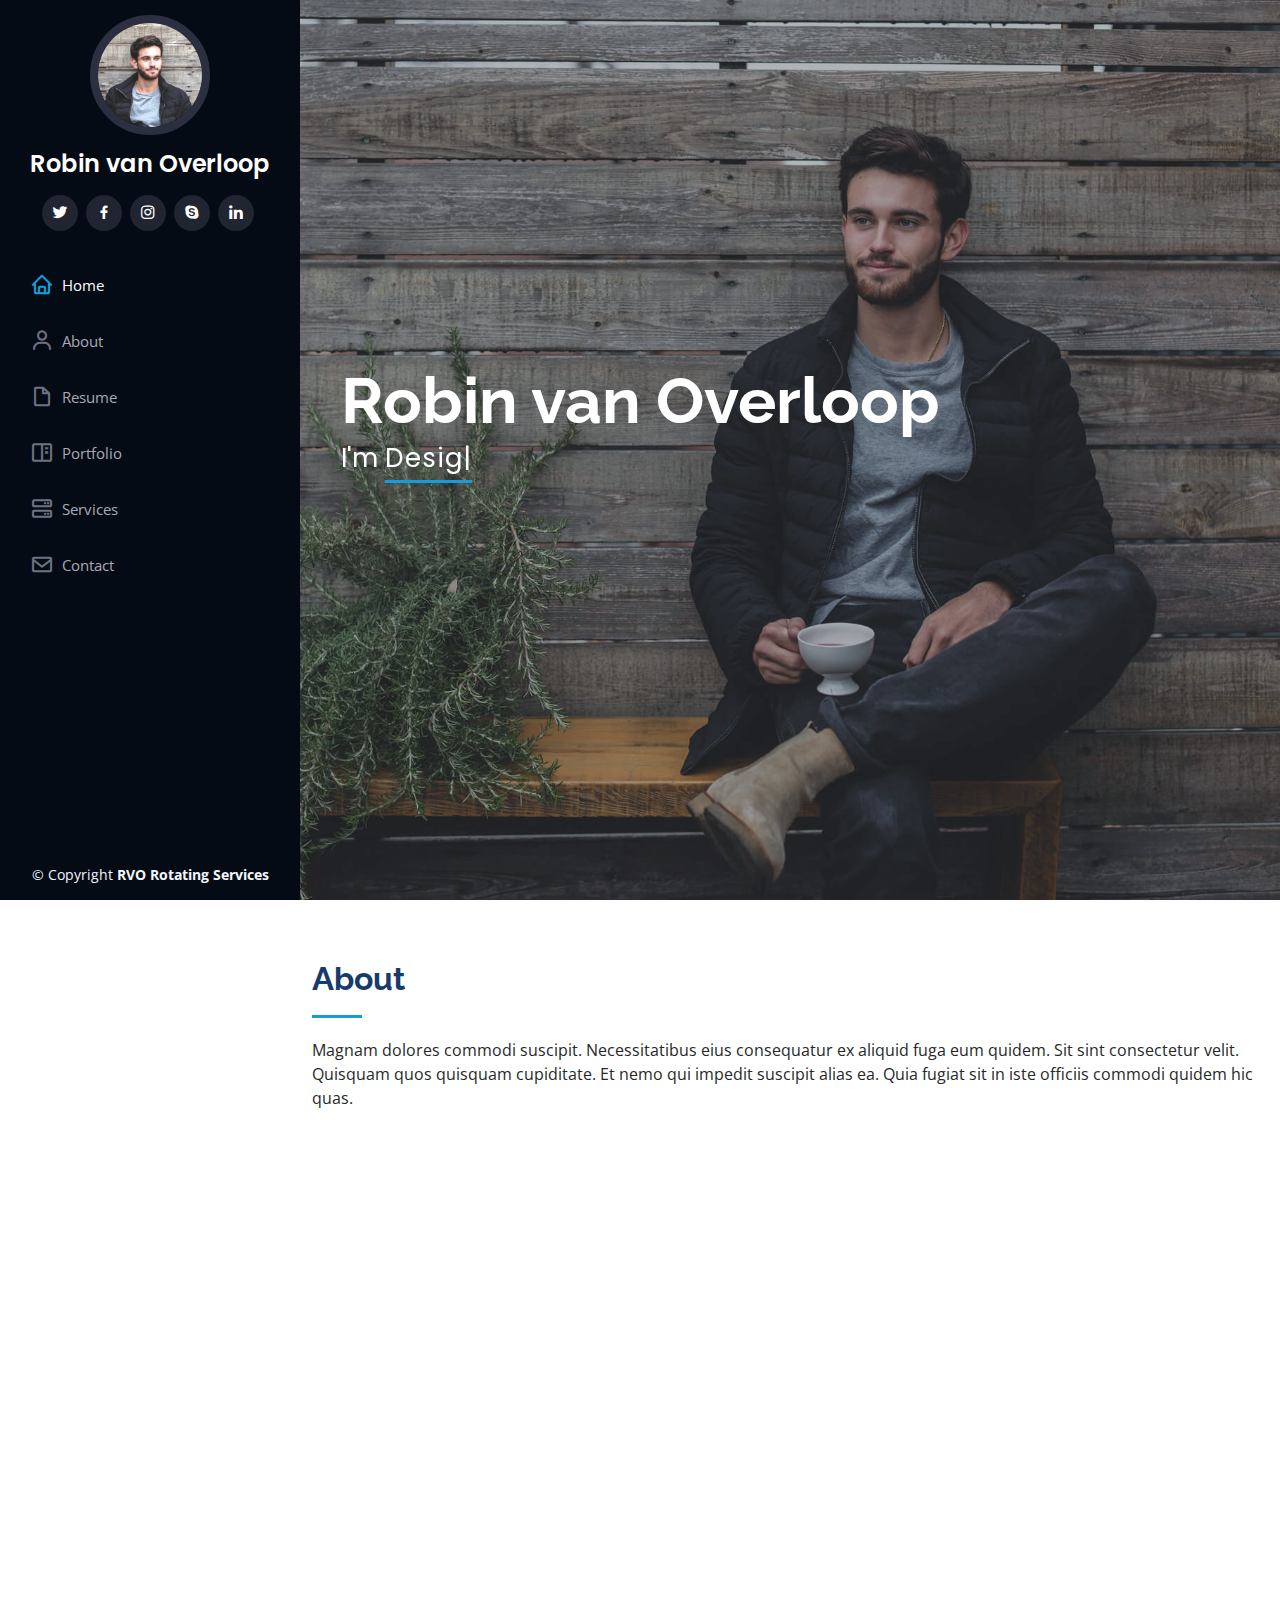
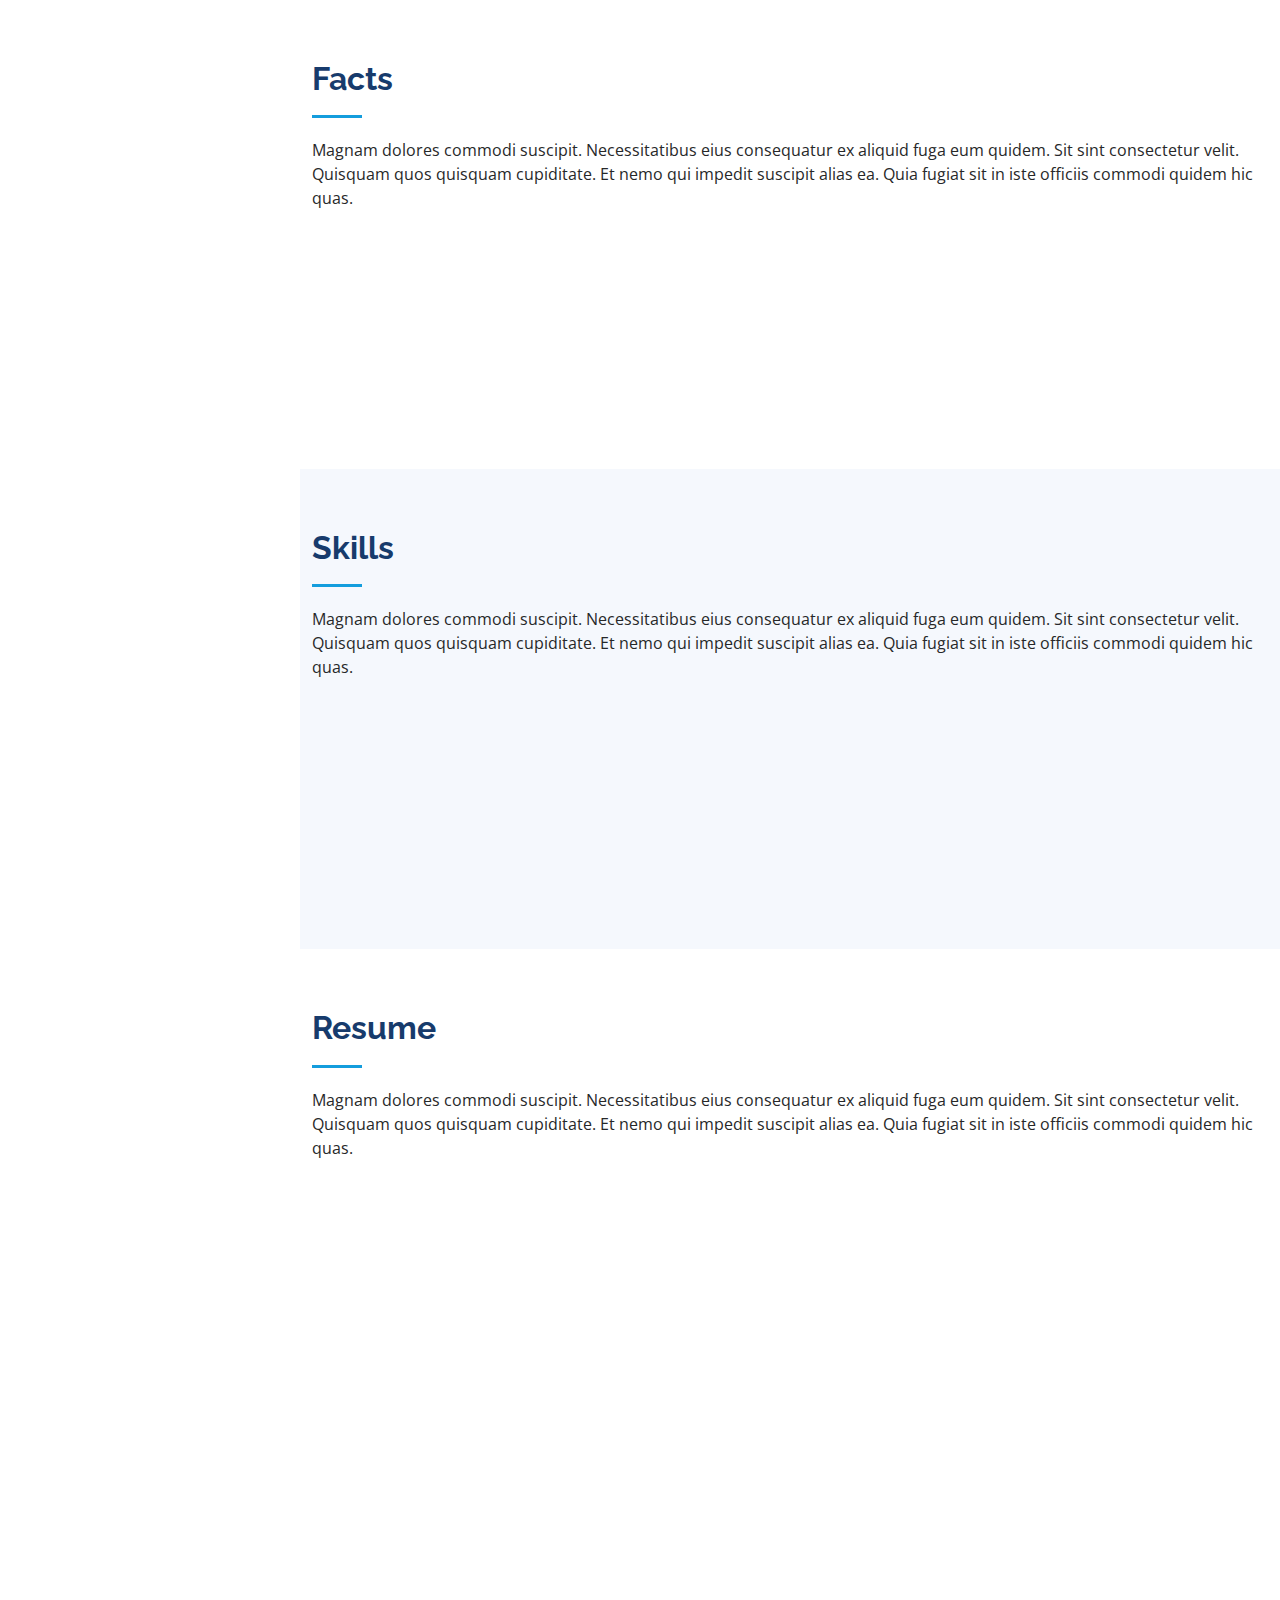
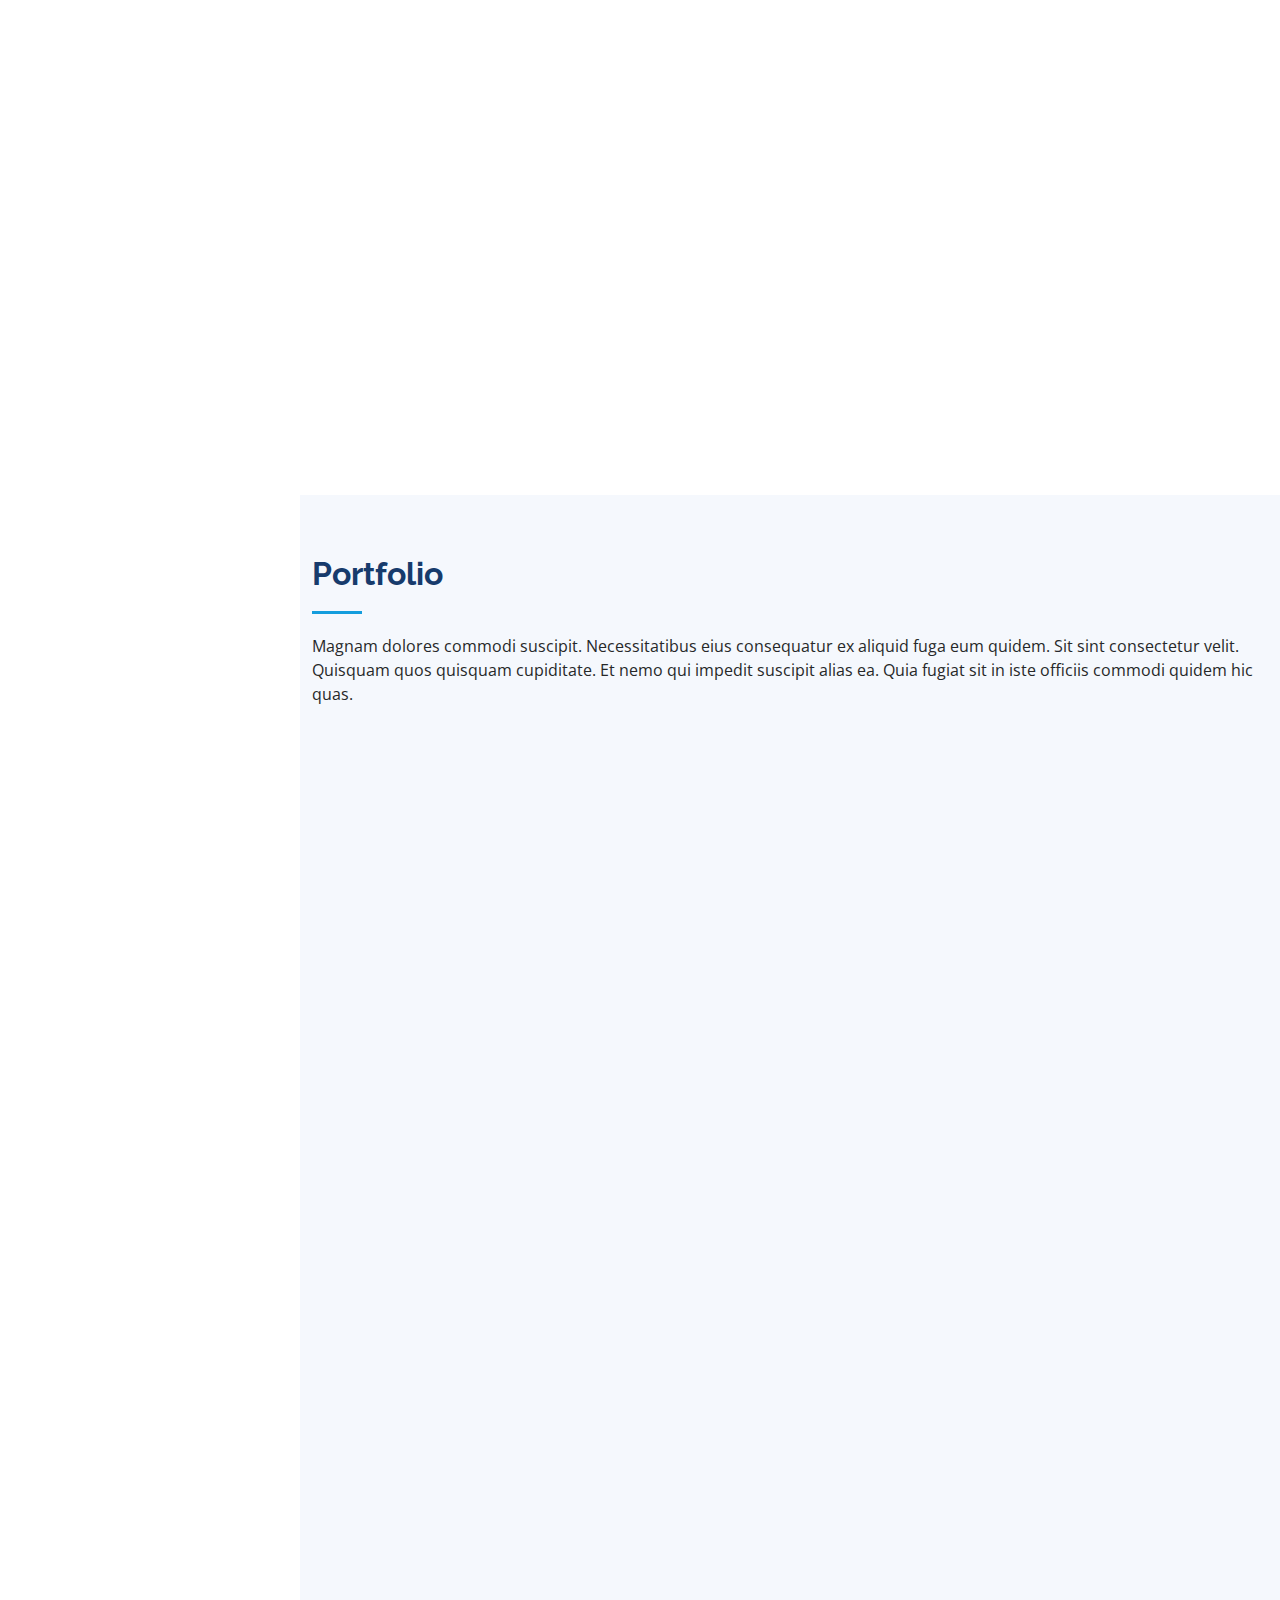
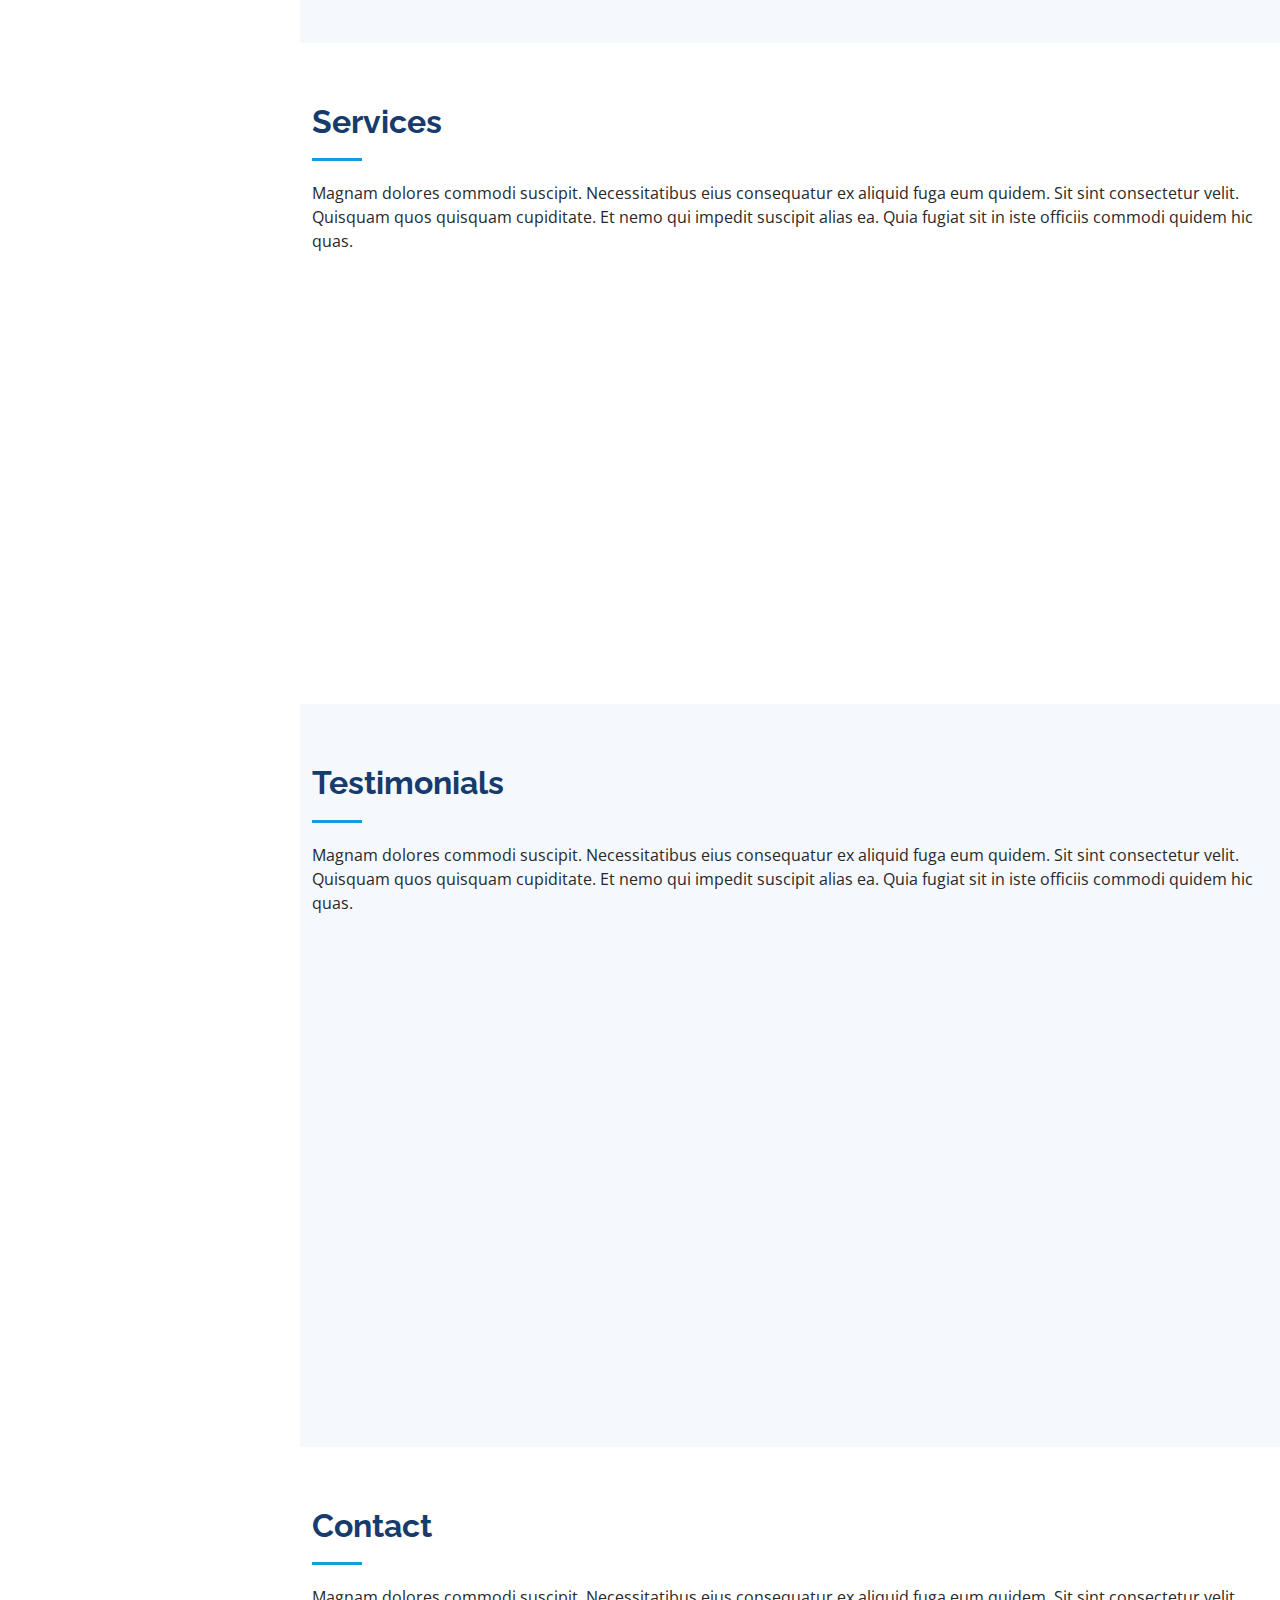
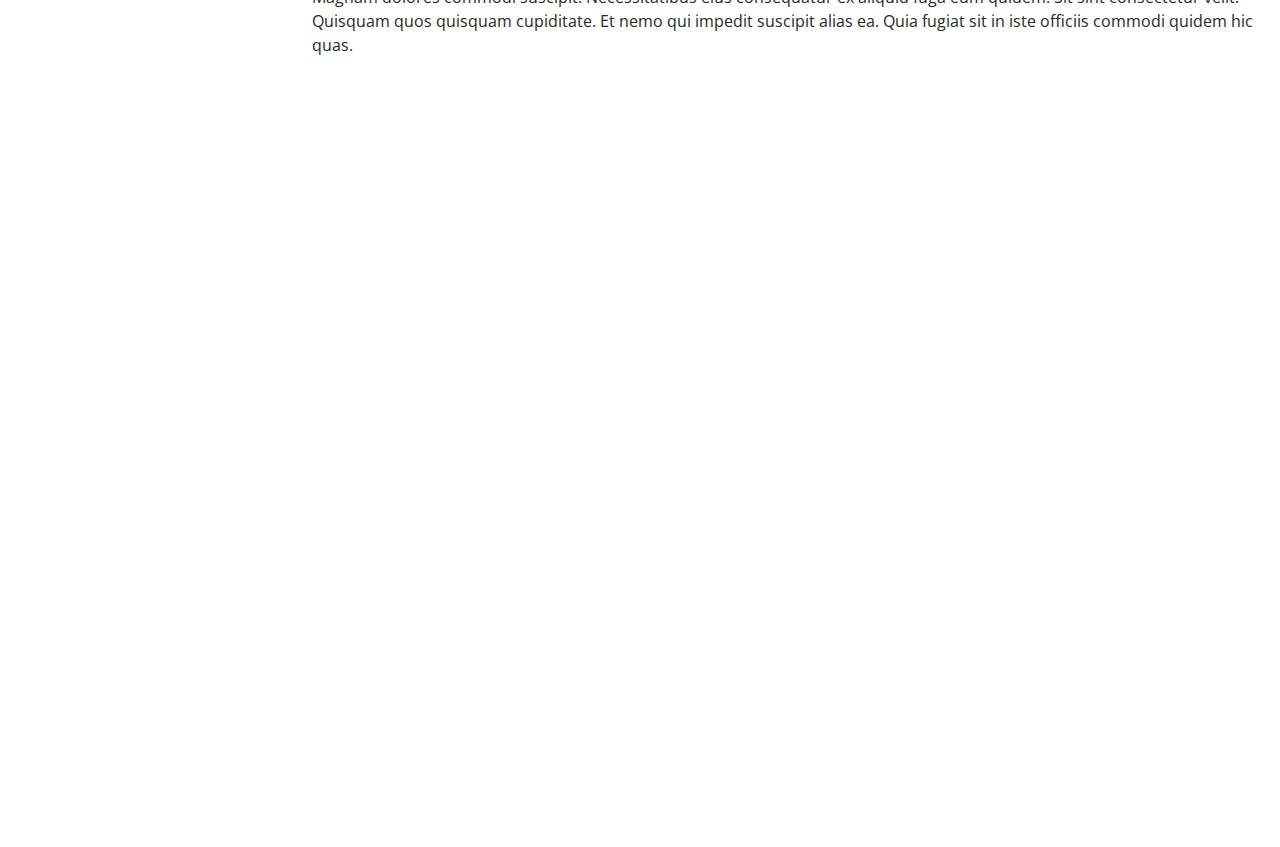
==== commit e4edcb4c: "updates" ====
--- a/index.html
+++ b/index.html
@@ -41,7 +41,7 @@
 
       <div class="profile">
         <img src="assets/img/profile-img.jpg" alt="" class="img-fluid rounded-circle">
-        <h1 class="text-light"><a href="index.html">Flapstaart Robin van Overloop</a></h1>
+        <h1 class="text-light"><a href="index.html">Robin van Overloop</a></h1>
         <div class="social-links mt-3 text-center">
           <a href="#" class="twitter"><i class="bx bxl-twitter"></i></a>
           <a href="#" class="facebook"><i class="bx bxl-facebook"></i></a>
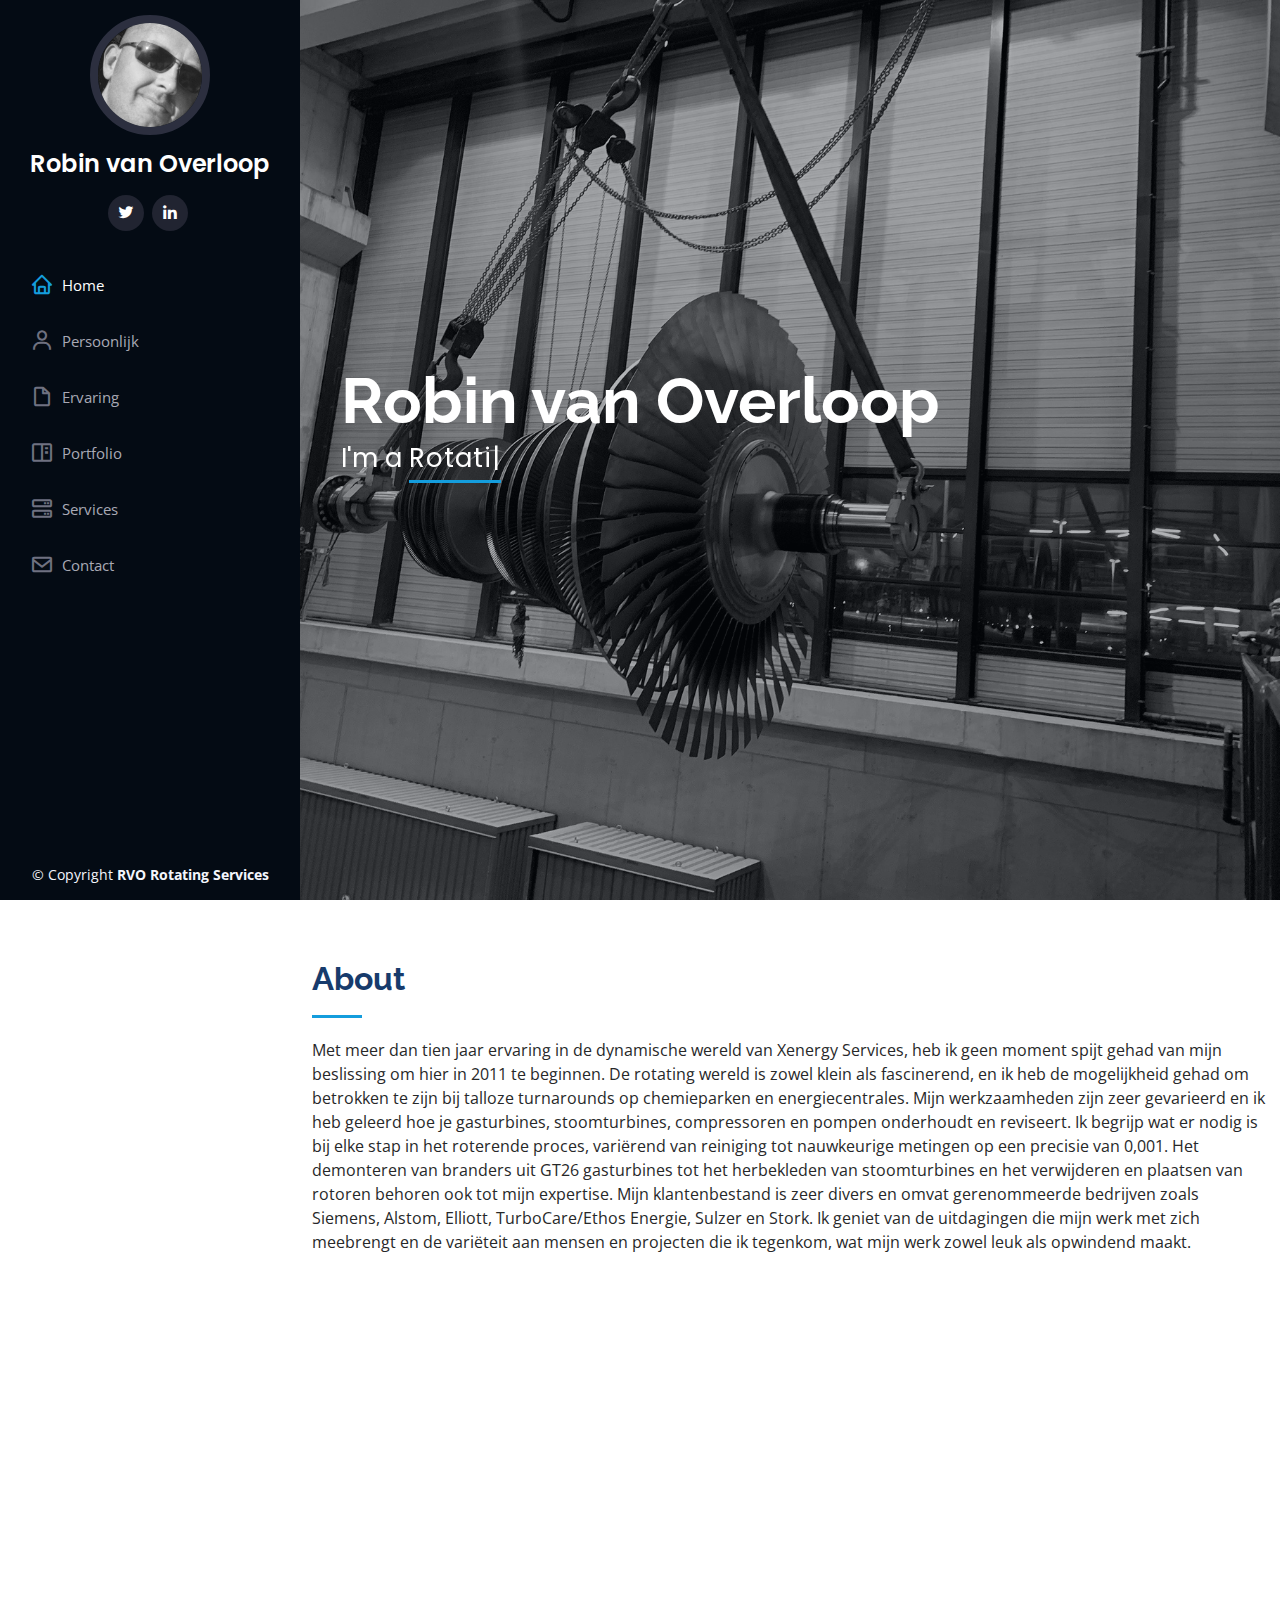
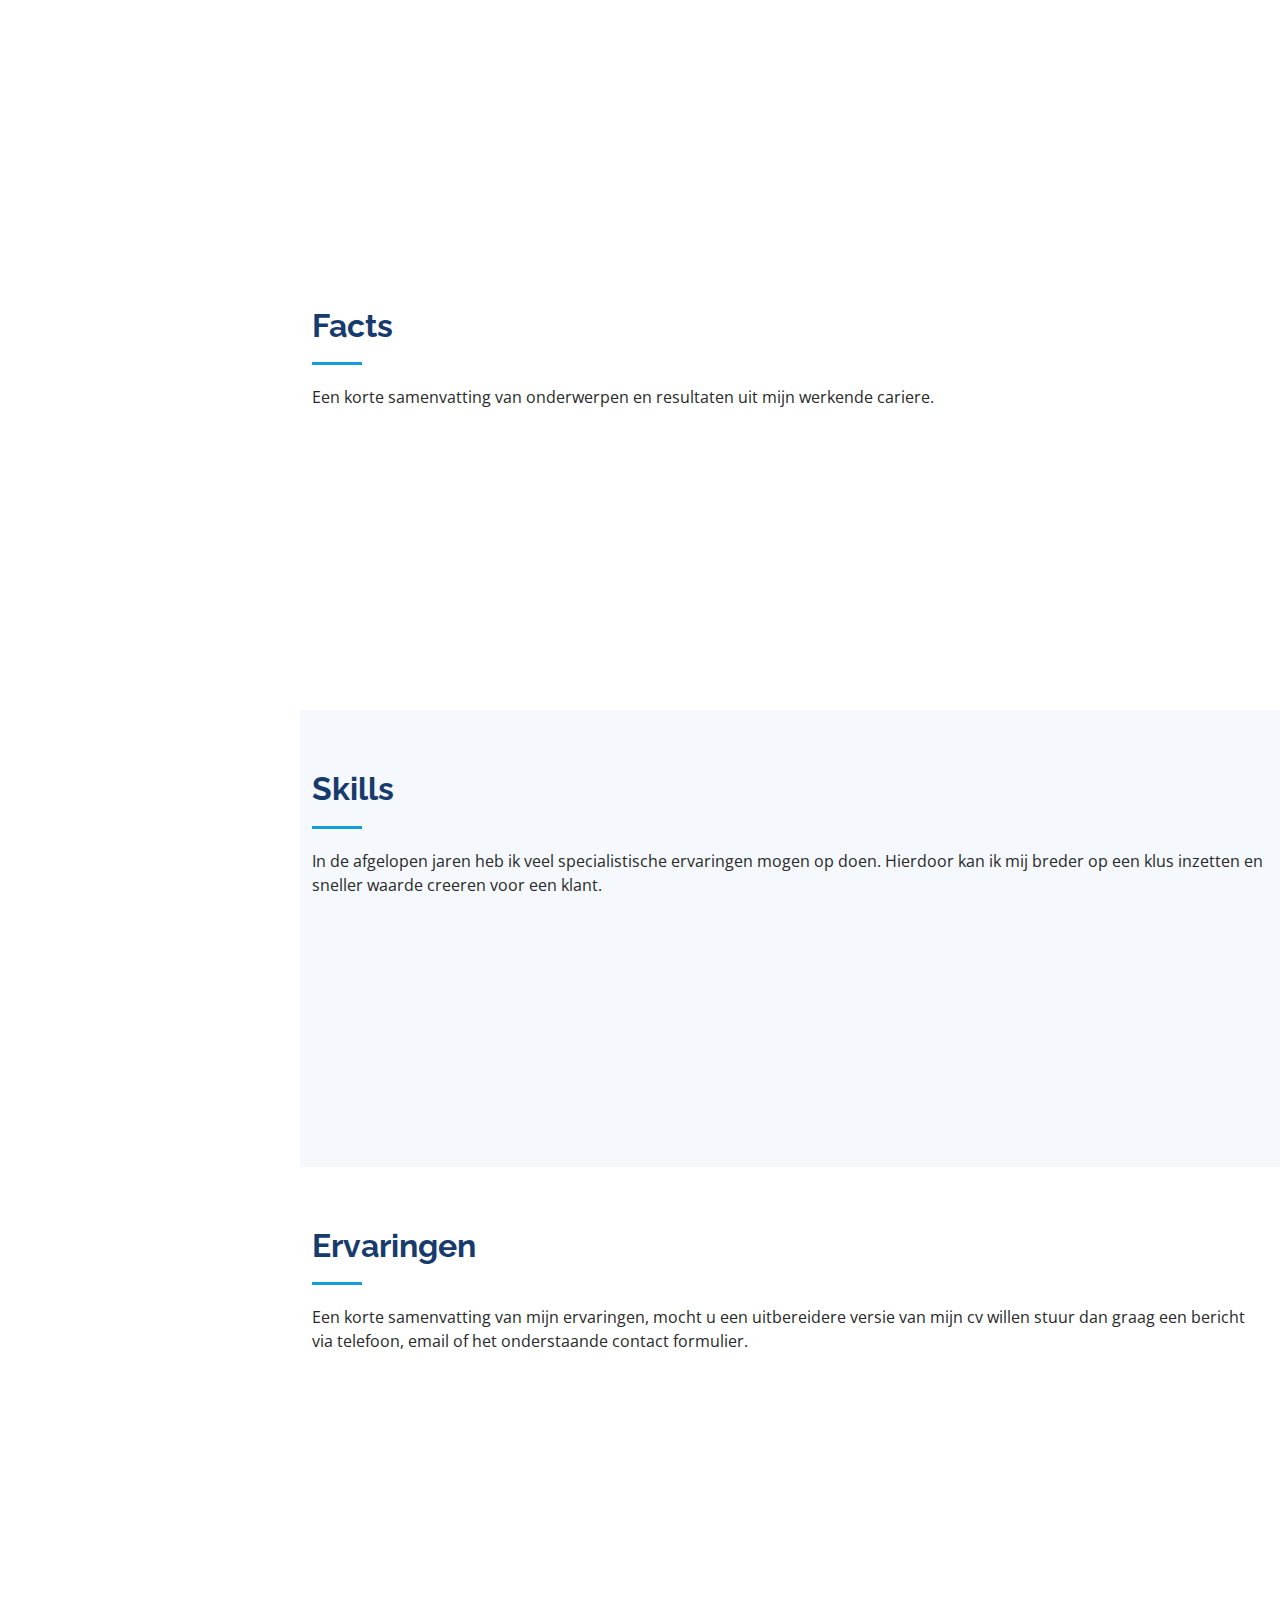
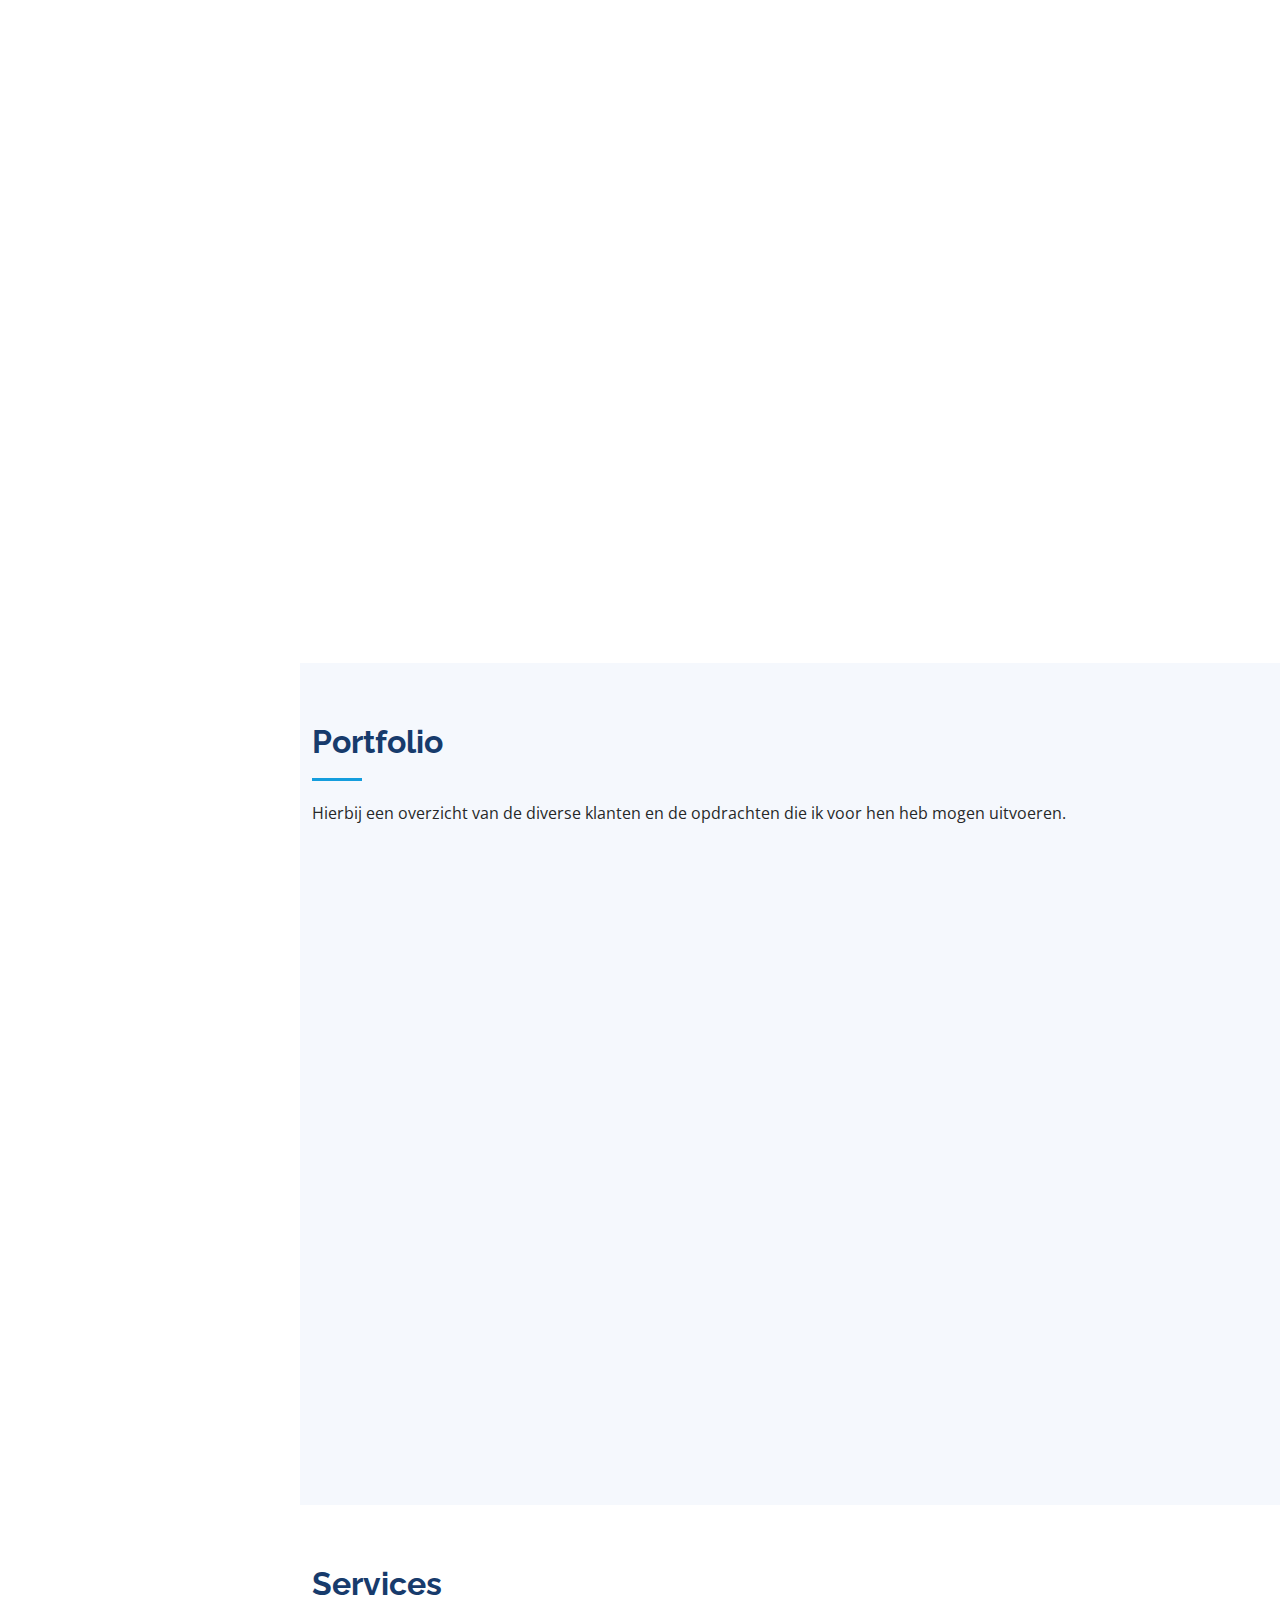
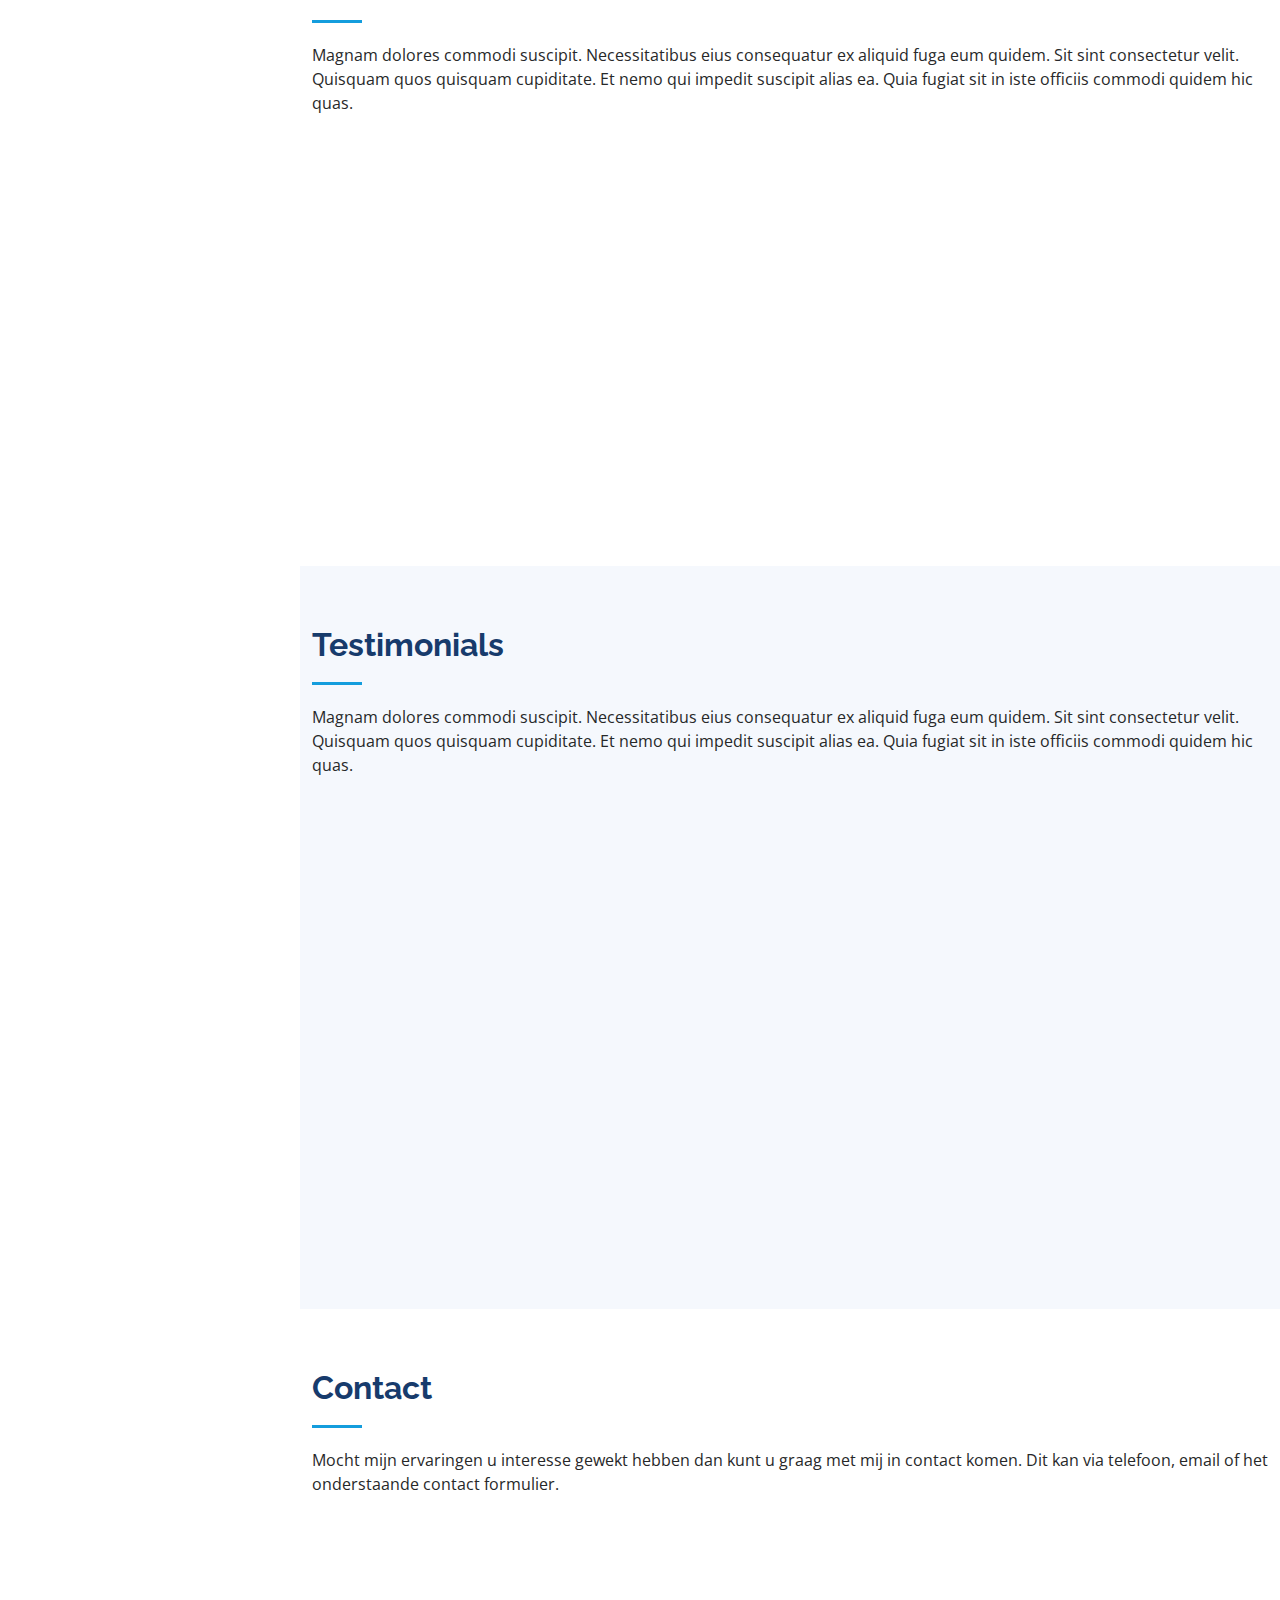
==== commit 31213e98: "Update text section" ====
--- a/index.html
+++ b/index.html
@@ -43,19 +43,16 @@
         <img src="assets/img/profile-img.jpg" alt="" class="img-fluid rounded-circle">
         <h1 class="text-light"><a href="index.html">Robin van Overloop</a></h1>
         <div class="social-links mt-3 text-center">
-          <a href="#" class="twitter"><i class="bx bxl-twitter"></i></a>
-          <a href="#" class="facebook"><i class="bx bxl-facebook"></i></a>
-          <a href="#" class="instagram"><i class="bx bxl-instagram"></i></a>
-          <a href="#" class="google-plus"><i class="bx bxl-skype"></i></a>
-          <a href="#" class="linkedin"><i class="bx bxl-linkedin"></i></a>
+          <a href="" class="twitter"><i class="bx bxl-twitter"></i></a>
+          <a href="https://www.linkedin.com/in/robin-v-52331377/" class="linkedin"><i class="bx bxl-linkedin"></i></a>
         </div>
       </div>
 
       <nav id="navbar" class="nav-menu navbar">
         <ul>
           <li><a href="#hero" class="nav-link scrollto active"><i class="bx bx-home"></i> <span>Home</span></a></li>
-          <li><a href="#about" class="nav-link scrollto"><i class="bx bx-user"></i> <span>About</span></a></li>
-          <li><a href="#resume" class="nav-link scrollto"><i class="bx bx-file-blank"></i> <span>Resume</span></a></li>
+          <li><a href="#about" class="nav-link scrollto"><i class="bx bx-user"></i> <span>Persoonlijk</span></a></li>
+          <li><a href="#resume" class="nav-link scrollto"><i class="bx bx-file-blank"></i> <span>Ervaring</span></a></li>
           <li><a href="#portfolio" class="nav-link scrollto"><i class="bx bx-book-content"></i> <span>Portfolio</span></a></li>
           <li><a href="#services" class="nav-link scrollto"><i class="bx bx-server"></i> <span>Services</span></a></li>
           <li><a href="#contact" class="nav-link scrollto"><i class="bx bx-envelope"></i> <span>Contact</span></a></li>
@@ -68,7 +65,7 @@
   <section id="hero" class="d-flex flex-column justify-content-center align-items-center">
     <div class="hero-container" data-aos="fade-in">
       <h1>Robin van Overloop</h1>
-      <p>I'm <span class="typed" data-typed-items="Designer, Developer, Freelancer, Photographer"></span></p>
+      <p>I'm a <span class="typed" data-typed-items="Rotating Service specialist, Technical Engineer, Enthouasiastic Freelancer"></span></p>
     </div>
   </section><!-- End Hero -->
 
@@ -80,40 +77,38 @@
 
         <div class="section-title">
           <h2>About</h2>
-          <p>Magnam dolores commodi suscipit. Necessitatibus eius consequatur ex aliquid fuga eum quidem. Sit sint consectetur velit. Quisquam quos quisquam cupiditate. Et nemo qui impedit suscipit alias ea. Quia fugiat sit in iste officiis commodi quidem hic quas.</p>
+          <p>Met meer dan tien jaar ervaring in de dynamische wereld van Xenergy Services, heb ik geen moment spijt gehad van mijn beslissing om hier in 2011 te beginnen. De rotating wereld is zowel klein als fascinerend, en ik heb de mogelijkheid gehad om betrokken te zijn bij talloze turnarounds op chemieparken en energiecentrales. Mijn werkzaamheden zijn zeer gevarieerd en ik heb geleerd hoe je gasturbines, stoomturbines, compressoren en pompen onderhoudt en reviseert. Ik begrijp wat er nodig is bij elke stap in het roterende proces, variërend van reiniging tot nauwkeurige metingen op een precisie van 0,001. Het demonteren van branders uit GT26 gasturbines tot het herbekleden van stoomturbines en het verwijderen en plaatsen van rotoren behoren ook tot mijn expertise. Mijn klantenbestand is zeer divers en omvat gerenommeerde bedrijven zoals Siemens, Alstom, Elliott, TurboCare/Ethos Energie, Sulzer en Stork. Ik geniet van de uitdagingen die mijn werk met zich meebrengt en de variëteit aan mensen en projecten die ik tegenkom, wat mijn werk zowel leuk als opwindend maakt.</p>
         </div>
 
         <div class="row">
-          <div class="col-lg-4" data-aos="fade-right">
+          <div class="col-lg-3" data-aos="fade-right">
             <img src="assets/img/profile-img.jpg" class="img-fluid" alt="">
           </div>
           <div class="col-lg-8 pt-4 pt-lg-0 content" data-aos="fade-left">
-            <h3>UI/UX Designer &amp; Web Developer.</h3>
+            <h3>Field Service Engineer &amp; Rotating Service Specialist.</h3>
             <p class="fst-italic">
-              Lorem ipsum dolor sit amet, consectetur adipiscing elit, sed do eiusmod tempor incididunt ut labore et dolore
-              magna aliqua.
+              Met meer dan tien jaar ervaring bij Xenergy Services, heb ik een dynamische carrière opgebouwd in de wereld van rotating equipment. Ik heb betrokkenheid gehad bij diverse turnarounds op chemieparken en energiecentrales, waarbij ik mijn expertise heb ontwikkeld in het onderhoud en de revisie van gasturbines, stoomturbines, compressoren en pompen. Mijn kennis strekt zich uit tot elke stap in het roterende proces, inclusief reiniging en nauwkeurige metingen. Ik ben bedreven in het demonteren van branders uit gasturbines, het herbekleden van stoomturbines en het verwijderen en plaatsen van rotoren.
             </p>
             <div class="row">
               <div class="col-lg-6">
                 <ul>
-                  <li><i class="bi bi-chevron-right"></i> <strong>Birthday:</strong> <span>1 May 1995</span></li>
-                  <li><i class="bi bi-chevron-right"></i> <strong>Website:</strong> <span>www.example.com</span></li>
-                  <li><i class="bi bi-chevron-right"></i> <strong>Phone:</strong> <span>+123 456 7890</span></li>
-                  <li><i class="bi bi-chevron-right"></i> <strong>City:</strong> <span>New York, USA</span></li>
+                  <li><i class="bi bi-chevron-right"></i> <strong>Geboren op:</strong> <span>29 Maart 1980</span></li>
+                  <li><i class="bi bi-chevron-right"></i> <strong>Website:</strong> <span>www.rvorotatingservices.nl</span></li>
+                  <li><i class="bi bi-chevron-right"></i> <strong>Telefoon:</strong> <span>+31 628 413 874</span></li>
+                  <li><i class="bi bi-chevron-right"></i> <strong>Stad:</strong> <span>Vierpolders</span></li>
                 </ul>
               </div>
               <div class="col-lg-6">
                 <ul>
-                  <li><i class="bi bi-chevron-right"></i> <strong>Age:</strong> <span>30</span></li>
-                  <li><i class="bi bi-chevron-right"></i> <strong>Degree:</strong> <span>Master</span></li>
-                  <li><i class="bi bi-chevron-right"></i> <strong>PhEmailone:</strong> <span>email@example.com</span></li>
-                  <li><i class="bi bi-chevron-right"></i> <strong>Freelance:</strong> <span>Available</span></li>
+                  <li><i class="bi bi-chevron-right"></i> <strong>Leeftijd:</strong> <span>43</span></li>
+                  <li><i class="bi bi-chevron-right"></i> <strong>Opleiding:</strong> <span>Electrotechniek</span></li>
+                  <li><i class="bi bi-chevron-right"></i> <strong>Email:</strong> <span>robin@rotatingservices.nl</span></li>
+                  <li><i class="bi bi-chevron-right"></i> <strong>Freelance:</strong> <span>Beschikbaar</span></li>
                 </ul>
               </div>
             </div>
             <p>
-              Officiis eligendi itaque labore et dolorum mollitia officiis optio vero. Quisquam sunt adipisci omnis et ut. Nulla accusantium dolor incidunt officia tempore. Et eius omnis.
-              Cupiditate ut dicta maxime officiis quidem quia. Sed et consectetur qui quia repellendus itaque neque. Aliquid amet quidem ut quaerat cupiditate. Ab et eum qui repellendus omnis culpa magni laudantium dolores.
+              Ik geniet van de uitdagingen en de variëteit aan mensen en projecten die ik tegenkom, wat mijn werk zowel boeiend als opwindend maakt.
             </p>
           </div>
         </div>
@@ -127,7 +122,7 @@
 
         <div class="section-title">
           <h2>Facts</h2>
-          <p>Magnam dolores commodi suscipit. Necessitatibus eius consequatur ex aliquid fuga eum quidem. Sit sint consectetur velit. Quisquam quos quisquam cupiditate. Et nemo qui impedit suscipit alias ea. Quia fugiat sit in iste officiis commodi quidem hic quas.</p>
+          <p>Een korte samenvatting van onderwerpen en resultaten uit mijn werkende cariere.</p>
         </div>
 
         <div class="row no-gutters">
@@ -135,32 +130,32 @@
           <div class="col-lg-3 col-md-6 d-md-flex align-items-md-stretch" data-aos="fade-up">
             <div class="count-box">
               <i class="bi bi-emoji-smile"></i>
-              <span data-purecounter-start="0" data-purecounter-end="232" data-purecounter-duration="1" class="purecounter"></span>
-              <p><strong>Happy Clients</strong> consequuntur quae</p>
+              <span data-purecounter-start="0" data-purecounter-end="18" data-purecounter-duration="1" class="purecounter"></span>
+              <p><strong>Blije klanten</strong> waarvoor ik dag en nacht met veel enthousiasme klaar stond</p>
             </div>
           </div>
 
           <div class="col-lg-3 col-md-6 d-md-flex align-items-md-stretch" data-aos="fade-up" data-aos-delay="100">
             <div class="count-box">
               <i class="bi bi-journal-richtext"></i>
-              <span data-purecounter-start="0" data-purecounter-end="521" data-purecounter-duration="1" class="purecounter"></span>
-              <p><strong>Projects</strong> adipisci atque cum quia aut</p>
+              <span data-purecounter-start="0" data-purecounter-end="32" data-purecounter-duration="1" class="purecounter"></span>
+              <p><strong>Projecten</strong> van onderhoud, schoonmaak tot precisiemetent</p>
             </div>
           </div>
 
           <div class="col-lg-3 col-md-6 d-md-flex align-items-md-stretch" data-aos="fade-up" data-aos-delay="200">
             <div class="count-box">
               <i class="bi bi-headset"></i>
-              <span data-purecounter-start="0" data-purecounter-end="1453" data-purecounter-duration="1" class="purecounter"></span>
-              <p><strong>Hours Of Support</strong> aut commodi quaerat</p>
+              <span data-purecounter-start="0" data-purecounter-end="24" data-purecounter-duration="1" class="purecounter"></span>
+              <p><strong>Support uren</strong> in een dag, afhankelijk van de wensen van de klant</p>
             </div>
           </div>
 
           <div class="col-lg-3 col-md-6 d-md-flex align-items-md-stretch" data-aos="fade-up" data-aos-delay="300">
             <div class="count-box">
               <i class="bi bi-people"></i>
-              <span data-purecounter-start="0" data-purecounter-end="32" data-purecounter-duration="1" class="purecounter"></span>
-              <p><strong>Hard Workers</strong> rerum asperiores dolor</p>
+              <span data-purecounter-start="0" data-purecounter-end="120" data-purecounter-duration="1" class="purecounter"></span>
+              <p><strong>Fijne collega's</strong> waarmee ik veel mooie projecten heb mogen draaien</p>
             </div>
           </div>
 
@@ -175,7 +170,7 @@
 
         <div class="section-title">
           <h2>Skills</h2>
-          <p>Magnam dolores commodi suscipit. Necessitatibus eius consequatur ex aliquid fuga eum quidem. Sit sint consectetur velit. Quisquam quos quisquam cupiditate. Et nemo qui impedit suscipit alias ea. Quia fugiat sit in iste officiis commodi quidem hic quas.</p>
+          <p>In de afgelopen jaren heb ik veel specialistische ervaringen mogen op doen. Hierdoor kan ik mij breder op een klus inzetten en sneller waarde creeren voor een klant.</p>
         </div>
 
         <div class="row skills-content">
@@ -183,21 +178,21 @@
           <div class="col-lg-6" data-aos="fade-up">
 
             <div class="progress">
-              <span class="skill">HTML <i class="val">100%</i></span>
+              <span class="skill">Prometheus SAP planner<i class="val">100%</i></span>
               <div class="progress-bar-wrap">
                 <div class="progress-bar" role="progressbar" aria-valuenow="100" aria-valuemin="0" aria-valuemax="100"></div>
               </div>
             </div>
 
             <div class="progress">
-              <span class="skill">CSS <i class="val">90%</i></span>
+              <span class="skill">NEN3140 keurmeester <i class="val">90%</i></span>
               <div class="progress-bar-wrap">
                 <div class="progress-bar" role="progressbar" aria-valuenow="90" aria-valuemin="0" aria-valuemax="100"></div>
               </div>
             </div>
 
             <div class="progress">
-              <span class="skill">JavaScript <i class="val">75%</i></span>
+              <span class="skill">Forklift en Reachtruck <i class="val">75%</i></span>
               <div class="progress-bar-wrap">
                 <div class="progress-bar" role="progressbar" aria-valuenow="75" aria-valuemin="0" aria-valuemax="100"></div>
               </div>
@@ -208,21 +203,21 @@
           <div class="col-lg-6" data-aos="fade-up" data-aos-delay="100">
 
             <div class="progress">
-              <span class="skill">PHP <i class="val">80%</i></span>
+              <span class="skill">VVL safe lifting 1<i class="val">80%</i></span>
               <div class="progress-bar-wrap">
                 <div class="progress-bar" role="progressbar" aria-valuenow="80" aria-valuemin="0" aria-valuemax="100"></div>
               </div>
             </div>
 
             <div class="progress">
-              <span class="skill">WordPress/CMS <i class="val">90%</i></span>
+              <span class="skill">Excel<i class="val">90%</i></span>
               <div class="progress-bar-wrap">
                 <div class="progress-bar" role="progressbar" aria-valuenow="90" aria-valuemin="0" aria-valuemax="100"></div>
               </div>
             </div>
 
             <div class="progress">
-              <span class="skill">Photoshop <i class="val">55%</i></span>
+              <span class="skill">Balanceer techniek<i class="val">55%</i></span>
               <div class="progress-bar-wrap">
                 <div class="progress-bar" role="progressbar" aria-valuenow="55" aria-valuemin="0" aria-valuemax="100"></div>
               </div>
@@ -240,8 +235,8 @@
       <div class="container">
 
         <div class="section-title">
-          <h2>Resume</h2>
-          <p>Magnam dolores commodi suscipit. Necessitatibus eius consequatur ex aliquid fuga eum quidem. Sit sint consectetur velit. Quisquam quos quisquam cupiditate. Et nemo qui impedit suscipit alias ea. Quia fugiat sit in iste officiis commodi quidem hic quas.</p>
+          <h2>Ervaringen</h2>
+          <p>Een korte samenvatting van mijn ervaringen, mocht u een uitbereidere versie van mijn cv willen stuur dan graag een bericht via telefoon, email of het onderstaande contact formulier. </p>
         </div>
 
         <div class="row">
@@ -249,50 +244,51 @@
             <h3 class="resume-title">Sumary</h3>
             <div class="resume-item pb-0">
               <h4>Robin van Overloop</h4>
-              <p><em>Innovative and deadline-driven Graphic Designer with 3+ years of experience designing and developing user-centered digital/print marketing material from initial concept to final, polished deliverable.</em></p>
+              <p><em>Een enthousiaste deadline gedreven Rotation Specialist met meer dan 15 jaar ervaringe, zowel nationaal als internationaal.</em></p>
               <ul>
-                <li>Portland par 127,Orlando, FL</li>
-                <li>(123) 456-7891</li>
-                <li>alice.barkley@example.com</li>
+                <li>Vierpolders, Nederland</li>
+                <li>+31 628 413 874</li>
+                <li>robin@rvorotatingservices.nl</li>
               </ul>
             </div>
 
-            <h3 class="resume-title">Education</h3>
+            <h3 class="resume-title">Opleidingen</h3>
             <div class="resume-item">
-              <h4>Master of Fine Arts &amp; Graphic Design</h4>
-              <h5>2015 - 2016</h5>
-              <p><em>Rochester Institute of Technology, Rochester, NY</em></p>
-              <p>Qui deserunt veniam. Et sed aliquam labore tempore sed quisquam iusto autem sit. Ea vero voluptatum qui ut dignissimos deleniti nerada porti sand markend</p>
+              <h4>Elektrotechnische specialistische curssusen en certificaten</h4>
+              <h5>2006 - 2020</h5>
+              <p><em>Landstede Harderwijk</em></p>
+              <p>Van veilig omgaan met NH3, Koeltechniek KTA1, VCA VOL tot en met NEN3140 Keurmeester en diverse veilig werken curssussen.</p>
             </div>
             <div class="resume-item">
-              <h4>Bachelor of Fine Arts &amp; Graphic Design</h4>
-              <h5>2010 - 2014</h5>
-              <p><em>Rochester Institute of Technology, Rochester, NY</em></p>
-              <p>Quia nobis sequi est occaecati aut. Repudiandae et iusto quae reiciendis et quis Eius vel ratione eius unde vitae rerum voluptates asperiores voluptatem Earum molestiae consequatur neque etlon sader mart dila</p>
+              <h4>LTS en MBO O&S Landstede</h4>
+              <h5>1993 - 1998</h5>
+              <p><em>Landstede Harderwijk</em></p>
+              <p>De opleiding stelt je in staat om nieuwe systemen te ontwerpen en testen, maar kan dus ook bestaande systemen draaiende houden. Als technicus kan ik degene zijn die een probleem oplost, maar ik kan ook een leidinggevende of voorbereidende functie hebben.</p>
             </div>
           </div>
           <div class="col-lg-6" data-aos="fade-up" data-aos-delay="100">
-            <h3 class="resume-title">Professional Experience</h3>
+            <h3 class="resume-title">Proffesionele ervaringen</h3>
             <div class="resume-item">
-              <h4>Senior graphic design specialist</h4>
-              <h5>2019 - Present</h5>
-              <p><em>Experion, New York, NY </em></p>
+              <h4>Owner RVO Rotating Services</h4>
+              <h5>2020 - Heden</h5>
+              <p><em>Zelfstandige </em></p>
               <ul>
-                <li>Lead in the design, development, and implementation of the graphic, layout, and production communication materials</li>
-                <li>Delegate tasks to the 7 members of the design team and provide counsel on all aspects of the project. </li>
-                <li>Supervise the assessment of all graphic materials in order to ensure quality and accuracy of the design</li>
-                <li>Oversee the efficient use of production project budgets ranging from $2,000 - $25,000</li>
+                <li>Werkvoorbereider op verschillende projecten; denk aan onderhoud aan de TG-30 en de TG-10, of Turbovoedings-waterpompen.</li>
+                <li>Onderdeel van het revisie bij AEB Amsterdam, in nauwe samenwerking met GE &Fieldcore en Stork </li>
+                <li>Koelwater
+                  inname basin onderhouden. En de herbeoordelingen van de condensor. En een KUG inspectie
+                  gedaan. Verder hebben we onderhouds achterstand van AEB ingehaald,
+                  zodat AEB klaar was voor de verkoop in 2021</li>
               </ul>
             </div>
             <div class="resume-item">
-              <h4>Graphic design specialist</h4>
-              <h5>2017 - 2018</h5>
-              <p><em>Stepping Stone Advertising, New York, NY</em></p>
+              <h4>Werkvoorbereider, Field Service Engineer Rotating Xenergy Services</h4>
+              <h5>2015 - 2020</h5>
+              <p><em>AEB, Sulzer Turbo Services, Imternational Turbo Machinery Service</em></p>
               <ul>
-                <li>Developed numerous marketing programs (logos, brochures,infographics, presentations, and advertisements).</li>
-                <li>Managed up to 5 projects or tasks at a given time while under pressure</li>
-                <li>Recommended and consulted with clients on the most appropriate graphic design</li>
-                <li>Created 4+ design presentations and proposals a month for clients and account managers</li>
+                <li>Ontwikkeling rondom de Chemistry en Powerplant industrie</li>
+                <li>Revisie op gasturbines, stoomturbines, compresesoren en de pompen</li>
+                <li>Het gehele proces kent geen verassingen voor mij van schoonmaken tot precisie werkzaamheden</li>
               </ul>
             </div>
           </div>
@@ -307,16 +303,16 @@
 
         <div class="section-title">
           <h2>Portfolio</h2>
-          <p>Magnam dolores commodi suscipit. Necessitatibus eius consequatur ex aliquid fuga eum quidem. Sit sint consectetur velit. Quisquam quos quisquam cupiditate. Et nemo qui impedit suscipit alias ea. Quia fugiat sit in iste officiis commodi quidem hic quas.</p>
+          <p>Hierbij een overzicht van de diverse klanten en de opdrachten die ik voor hen heb mogen uitvoeren.</p>
         </div>
 
         <div class="row" data-aos="fade-up">
           <div class="col-lg-12 d-flex justify-content-center">
             <ul id="portfolio-flters">
-              <li data-filter="*" class="filter-active">All</li>
-              <li data-filter=".filter-app">App</li>
-              <li data-filter=".filter-card">Card</li>
-              <li data-filter=".filter-web">Web</li>
+              <li data-filter="*" class="filter-active">2023-2011</li>
+              <li data-filter=".filter-app">2023 - 2020</li>
+              <li data-filter=".filter-card">2020 - 2017</li>
+              <li data-filter=".filter-web">2017 - 2014</li>
             </ul>
           </div>
         </div>
@@ -378,36 +374,6 @@
               <img src="assets/img/portfolio/portfolio-6.jpg" class="img-fluid" alt="">
               <div class="portfolio-links">
                 <a href="assets/img/portfolio/portfolio-6.jpg" data-gallery="portfolioGallery" class="portfolio-lightbox" title="App 3"><i class="bx bx-plus"></i></a>
-                <a href="portfolio-details.html" title="More Details"><i class="bx bx-link"></i></a>
-              </div>
-            </div>
-          </div>
-
-          <div class="col-lg-4 col-md-6 portfolio-item filter-card">
-            <div class="portfolio-wrap">
-              <img src="assets/img/portfolio/portfolio-7.jpg" class="img-fluid" alt="">
-              <div class="portfolio-links">
-                <a href="assets/img/portfolio/portfolio-7.jpg" data-gallery="portfolioGallery" class="portfolio-lightbox" title="Card 1"><i class="bx bx-plus"></i></a>
-                <a href="portfolio-details.html" title="More Details"><i class="bx bx-link"></i></a>
-              </div>
-            </div>
-          </div>
-
-          <div class="col-lg-4 col-md-6 portfolio-item filter-card">
-            <div class="portfolio-wrap">
-              <img src="assets/img/portfolio/portfolio-8.jpg" class="img-fluid" alt="">
-              <div class="portfolio-links">
-                <a href="assets/img/portfolio/portfolio-8.jpg" data-gallery="portfolioGallery" class="portfolio-lightbox" title="Card 3"><i class="bx bx-plus"></i></a>
-                <a href="portfolio-details.html" title="More Details"><i class="bx bx-link"></i></a>
-              </div>
-            </div>
-          </div>
-
-          <div class="col-lg-4 col-md-6 portfolio-item filter-web">
-            <div class="portfolio-wrap">
-              <img src="assets/img/portfolio/portfolio-9.jpg" class="img-fluid" alt="">
-              <div class="portfolio-links">
-                <a href="assets/img/portfolio/portfolio-9.jpg" data-gallery="portfolioGallery" class="portfolio-lightbox" title="Web 3"><i class="bx bx-plus"></i></a>
                 <a href="portfolio-details.html" title="More Details"><i class="bx bx-link"></i></a>
               </div>
             </div>
@@ -553,7 +519,7 @@
 
         <div class="section-title">
           <h2>Contact</h2>
-          <p>Magnam dolores commodi suscipit. Necessitatibus eius consequatur ex aliquid fuga eum quidem. Sit sint consectetur velit. Quisquam quos quisquam cupiditate. Et nemo qui impedit suscipit alias ea. Quia fugiat sit in iste officiis commodi quidem hic quas.</p>
+          <p>Mocht mijn ervaringen u interesse gewekt hebben dan kunt u graag met mij in contact komen. Dit kan via telefoon, email of het onderstaande contact formulier. </p>
         </div>
 
         <div class="row" data-aos="fade-in">
@@ -562,23 +528,23 @@
             <div class="info">
               <div class="address">
                 <i class="bi bi-geo-alt"></i>
-                <h4>Location:</h4>
-                <p>A108 Adam Street, New York, NY 535022</p>
+                <h4>Locatie:</h4>
+                <p>Vierpolders, Nederland</p>
               </div>
 
               <div class="email">
                 <i class="bi bi-envelope"></i>
                 <h4>Email:</h4>
-                <p>info@example.com</p>
+                <p>info@rvorotatingservices.nl</p>
               </div>
 
               <div class="phone">
                 <i class="bi bi-phone"></i>
-                <h4>Call:</h4>
-                <p>+1 5589 55488 55s</p>
-              </div>
-
-              <iframe src="https://www.google.com/maps/embed?pb=!1m14!1m8!1m3!1d12097.433213460943!2d-74.0062269!3d40.7101282!3m2!1i1024!2i768!4f13.1!3m3!1m2!1s0x0%3A0xb89d1fe6bc499443!2sDowntown+Conference+Center!5e0!3m2!1smk!2sbg!4v1539943755621" frameborder="0" style="border:0; width: 100%; height: 290px;" allowfullscreen></iframe>
+                <h4>Bel:</h4>
+                <p>+31 62 841 3874</p>
+              </div>
+
+              <iframe src="https://www.google.com/maps/embed?pb=!1m18!1m12!1m3!1d19701.577949689578!2d4.160370029464514!3d51.88473880168592!2m3!1f0!2f0!3f0!3m2!1i1024!2i768!4f13.1!3m3!1m2!1s0x47c44deb6a560351%3A0xb64838020fdd93e5!2sVierpolders!5e0!3m2!1sen!2snl!4v1684265320366!5m2!1sen!2snl" width="600" height="450" style="border:0;" allowfullscreen="" loading="lazy" referrerpolicy="no-referrer-when-downgrade"></iframe>
             </div>
 
           </div>
@@ -587,28 +553,28 @@
             <form action="forms/contact.php" method="post" role="form" class="php-email-form">
               <div class="row">
                 <div class="form-group col-md-6">
-                  <label for="name">Your Name</label>
+                  <label for="name">Naam</label>
                   <input type="text" name="name" class="form-control" id="name" required>
                 </div>
                 <div class="form-group col-md-6">
-                  <label for="name">Your Email</label>
+                  <label for="name">Email</label>
                   <input type="email" class="form-control" name="email" id="email" required>
                 </div>
               </div>
               <div class="form-group">
-                <label for="name">Subject</label>
+                <label for="name">Onderwerp</label>
                 <input type="text" class="form-control" name="subject" id="subject" required>
               </div>
               <div class="form-group">
-                <label for="name">Message</label>
+                <label for="name">Bericht</label>
                 <textarea class="form-control" name="message" rows="10" required></textarea>
               </div>
               <div class="my-3">
                 <div class="loading">Loading</div>
                 <div class="error-message"></div>
-                <div class="sent-message">Your message has been sent. Thank you!</div>
-              </div>
-              <div class="text-center"><button type="submit">Send Message</button></div>
+                <div class="sent-message">Je bericht is verstuurd. Dank u!</div>
+              </div>
+              <div class="text-center"><button type="submit">Verstuur bericht</button></div>
             </form>
           </div>
 
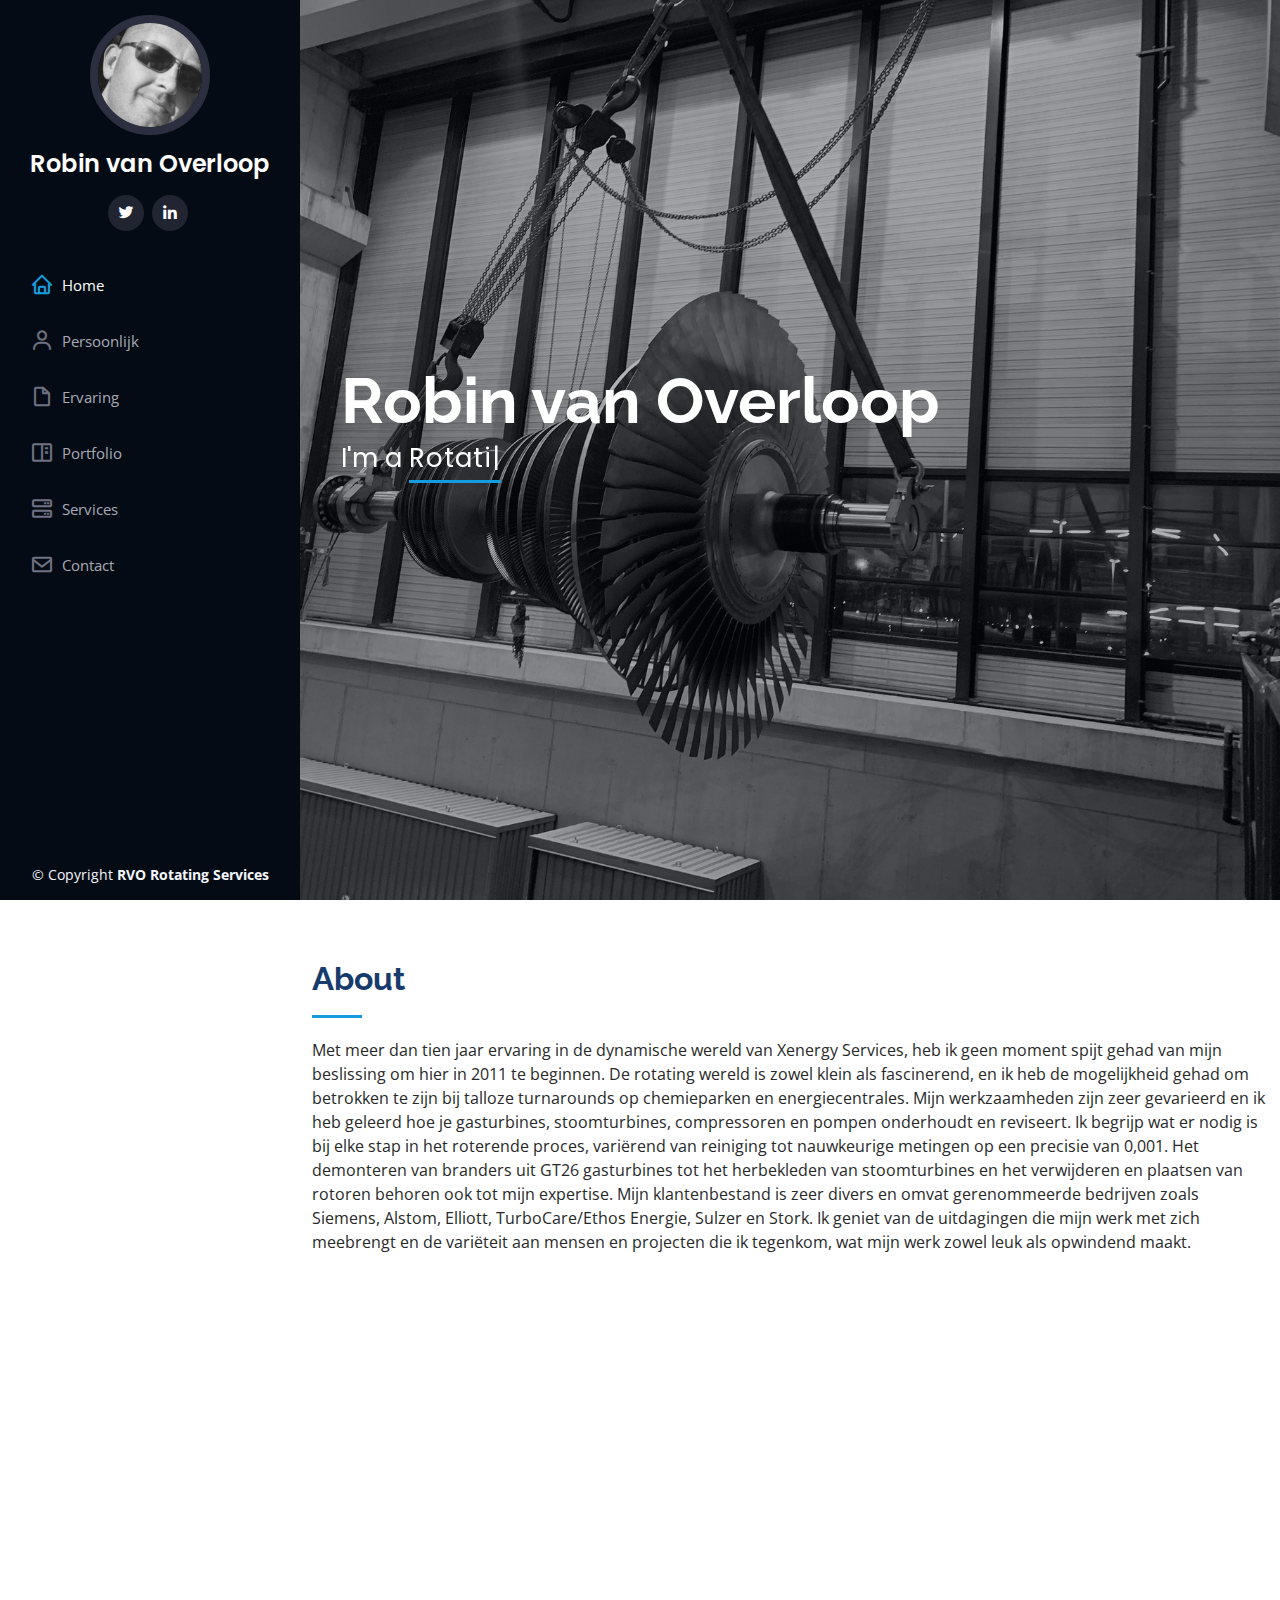
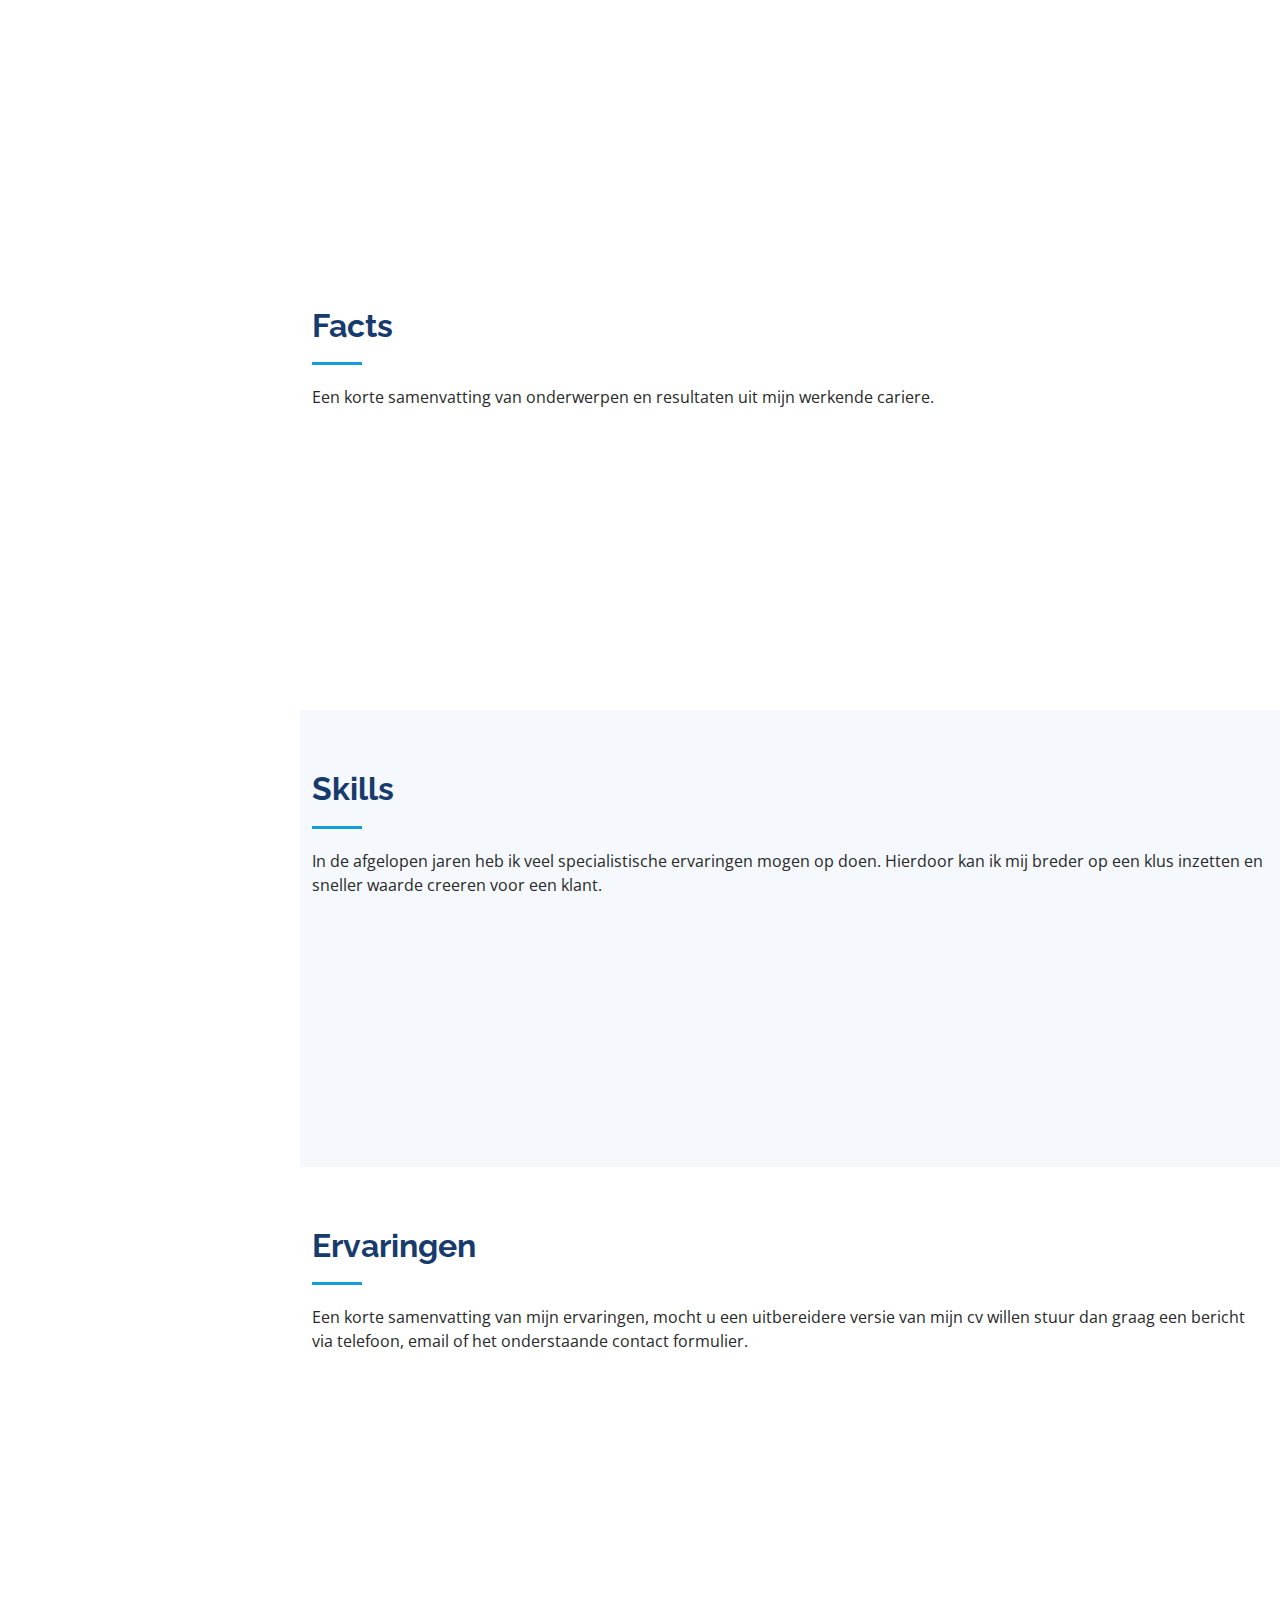
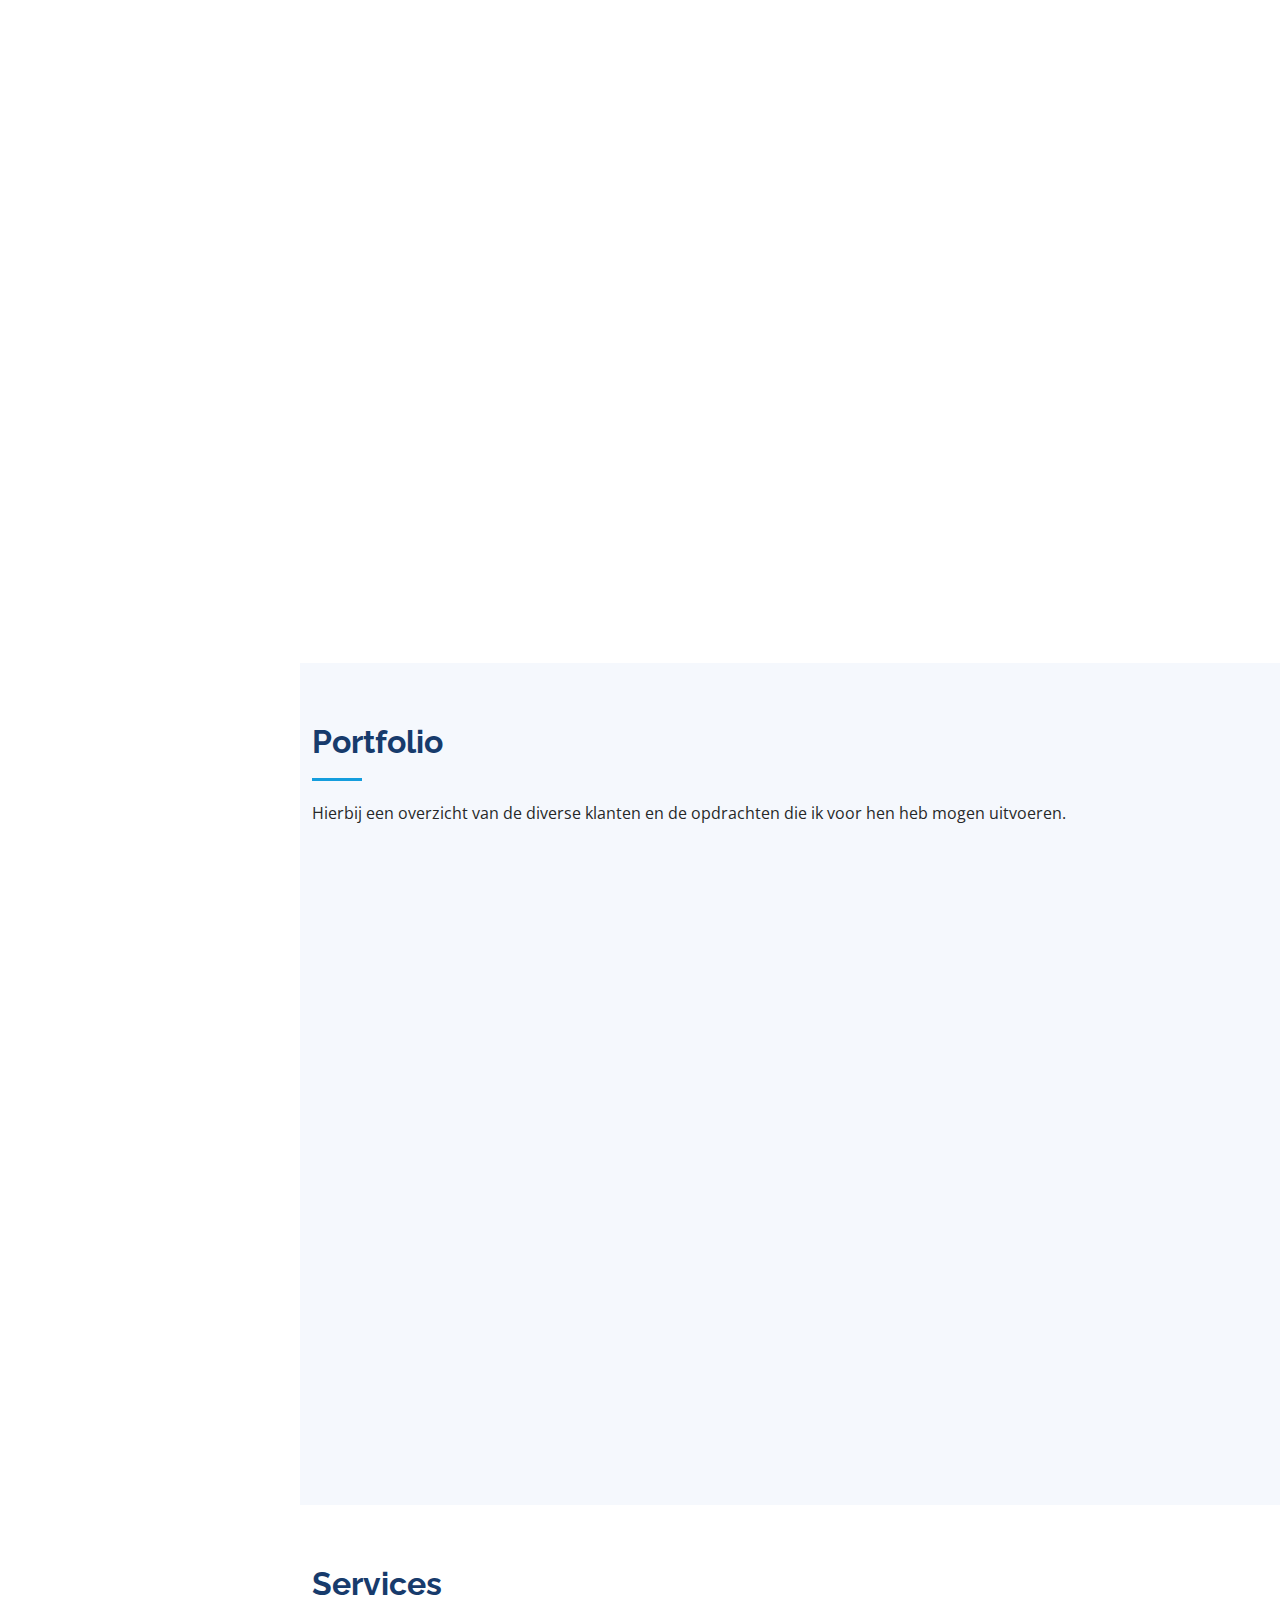
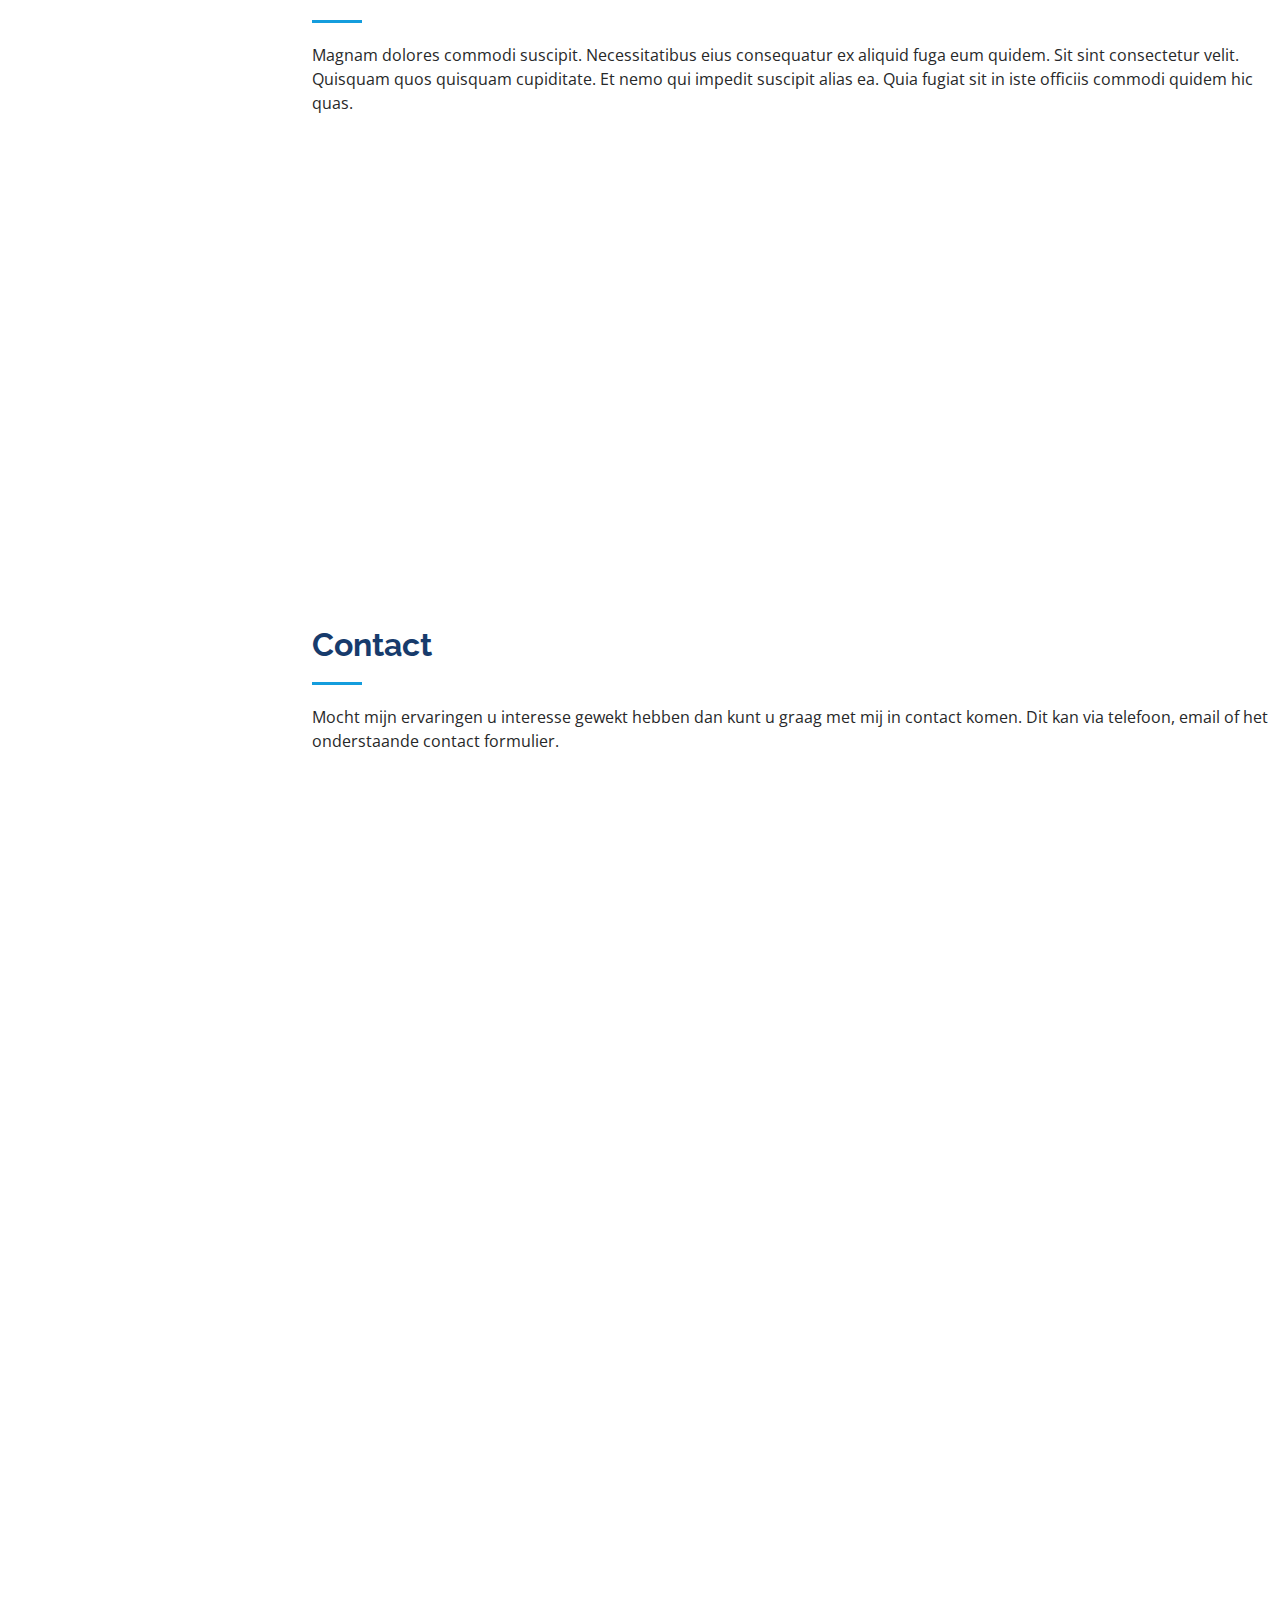
==== commit 80b344fb: "updates" ====
--- a/index.html
+++ b/index.html
@@ -429,89 +429,7 @@
       </div>
     </section><!-- End Services Section -->
 
-    <!-- ======= Testimonials Section ======= -->
-    <section id="testimonials" class="testimonials section-bg">
-      <div class="container">
-
-        <div class="section-title">
-          <h2>Testimonials</h2>
-          <p>Magnam dolores commodi suscipit. Necessitatibus eius consequatur ex aliquid fuga eum quidem. Sit sint consectetur velit. Quisquam quos quisquam cupiditate. Et nemo qui impedit suscipit alias ea. Quia fugiat sit in iste officiis commodi quidem hic quas.</p>
-        </div>
-
-        <div class="testimonials-slider swiper" data-aos="fade-up" data-aos-delay="100">
-          <div class="swiper-wrapper">
-
-            <div class="swiper-slide">
-              <div class="testimonial-item" data-aos="fade-up">
-                <p>
-                  <i class="bx bxs-quote-alt-left quote-icon-left"></i>
-                  Proin iaculis purus consequat sem cure digni ssim donec porttitora entum suscipit rhoncus. Accusantium quam, ultricies eget id, aliquam eget nibh et. Maecen aliquam, risus at semper.
-                  <i class="bx bxs-quote-alt-right quote-icon-right"></i>
-                </p>
-                <img src="assets/img/testimonials/testimonials-1.jpg" class="testimonial-img" alt="">
-                <h3>Saul Goodman</h3>
-                <h4>Ceo &amp; Founder</h4>
-              </div>
-            </div><!-- End testimonial item -->
-
-            <div class="swiper-slide">
-              <div class="testimonial-item" data-aos="fade-up" data-aos-delay="100">
-                <p>
-                  <i class="bx bxs-quote-alt-left quote-icon-left"></i>
-                  Export tempor illum tamen malis malis eram quae irure esse labore quem cillum quid cillum eram malis quorum velit fore eram velit sunt aliqua noster fugiat irure amet legam anim culpa.
-                  <i class="bx bxs-quote-alt-right quote-icon-right"></i>
-                </p>
-                <img src="assets/img/testimonials/testimonials-2.jpg" class="testimonial-img" alt="">
-                <h3>Sara Wilsson</h3>
-                <h4>Designer</h4>
-              </div>
-            </div><!-- End testimonial item -->
-
-            <div class="swiper-slide">
-              <div class="testimonial-item" data-aos="fade-up" data-aos-delay="200">
-                <p>
-                  <i class="bx bxs-quote-alt-left quote-icon-left"></i>
-                  Enim nisi quem export duis labore cillum quae magna enim sint quorum nulla quem veniam duis minim tempor labore quem eram duis noster aute amet eram fore quis sint minim.
-                  <i class="bx bxs-quote-alt-right quote-icon-right"></i>
-                </p>
-                <img src="assets/img/testimonials/testimonials-3.jpg" class="testimonial-img" alt="">
-                <h3>Jena Karlis</h3>
-                <h4>Store Owner</h4>
-              </div>
-            </div><!-- End testimonial item -->
-
-            <div class="swiper-slide">
-              <div class="testimonial-item" data-aos="fade-up" data-aos-delay="300">
-                <p>
-                  <i class="bx bxs-quote-alt-left quote-icon-left"></i>
-                  Fugiat enim eram quae cillum dolore dolor amet nulla culpa multos export minim fugiat minim velit minim dolor enim duis veniam ipsum anim magna sunt elit fore quem dolore labore illum veniam.
-                  <i class="bx bxs-quote-alt-right quote-icon-right"></i>
-                </p>
-                <img src="assets/img/testimonials/testimonials-4.jpg" class="testimonial-img" alt="">
-                <h3>Matt Brandon</h3>
-                <h4>Freelancer</h4>
-              </div>
-            </div><!-- End testimonial item -->
-
-            <div class="swiper-slide">
-              <div class="testimonial-item" data-aos="fade-up" data-aos-delay="400">
-                <p>
-                  <i class="bx bxs-quote-alt-left quote-icon-left"></i>
-                  Quis quorum aliqua sint quem legam fore sunt eram irure aliqua veniam tempor noster veniam enim culpa labore duis sunt culpa nulla illum cillum fugiat legam esse veniam culpa fore nisi cillum quid.
-                  <i class="bx bxs-quote-alt-right quote-icon-right"></i>
-                </p>
-                <img src="assets/img/testimonials/testimonials-5.jpg" class="testimonial-img" alt="">
-                <h3>John Larson</h3>
-                <h4>Entrepreneur</h4>
-              </div>
-            </div><!-- End testimonial item -->
-
-          </div>
-          <div class="swiper-pagination"></div>
-        </div>
-
-      </div>
-    </section><!-- End Testimonials Section -->
+
 
     <!-- ======= Contact Section ======= -->
     <section id="contact" class="contact">
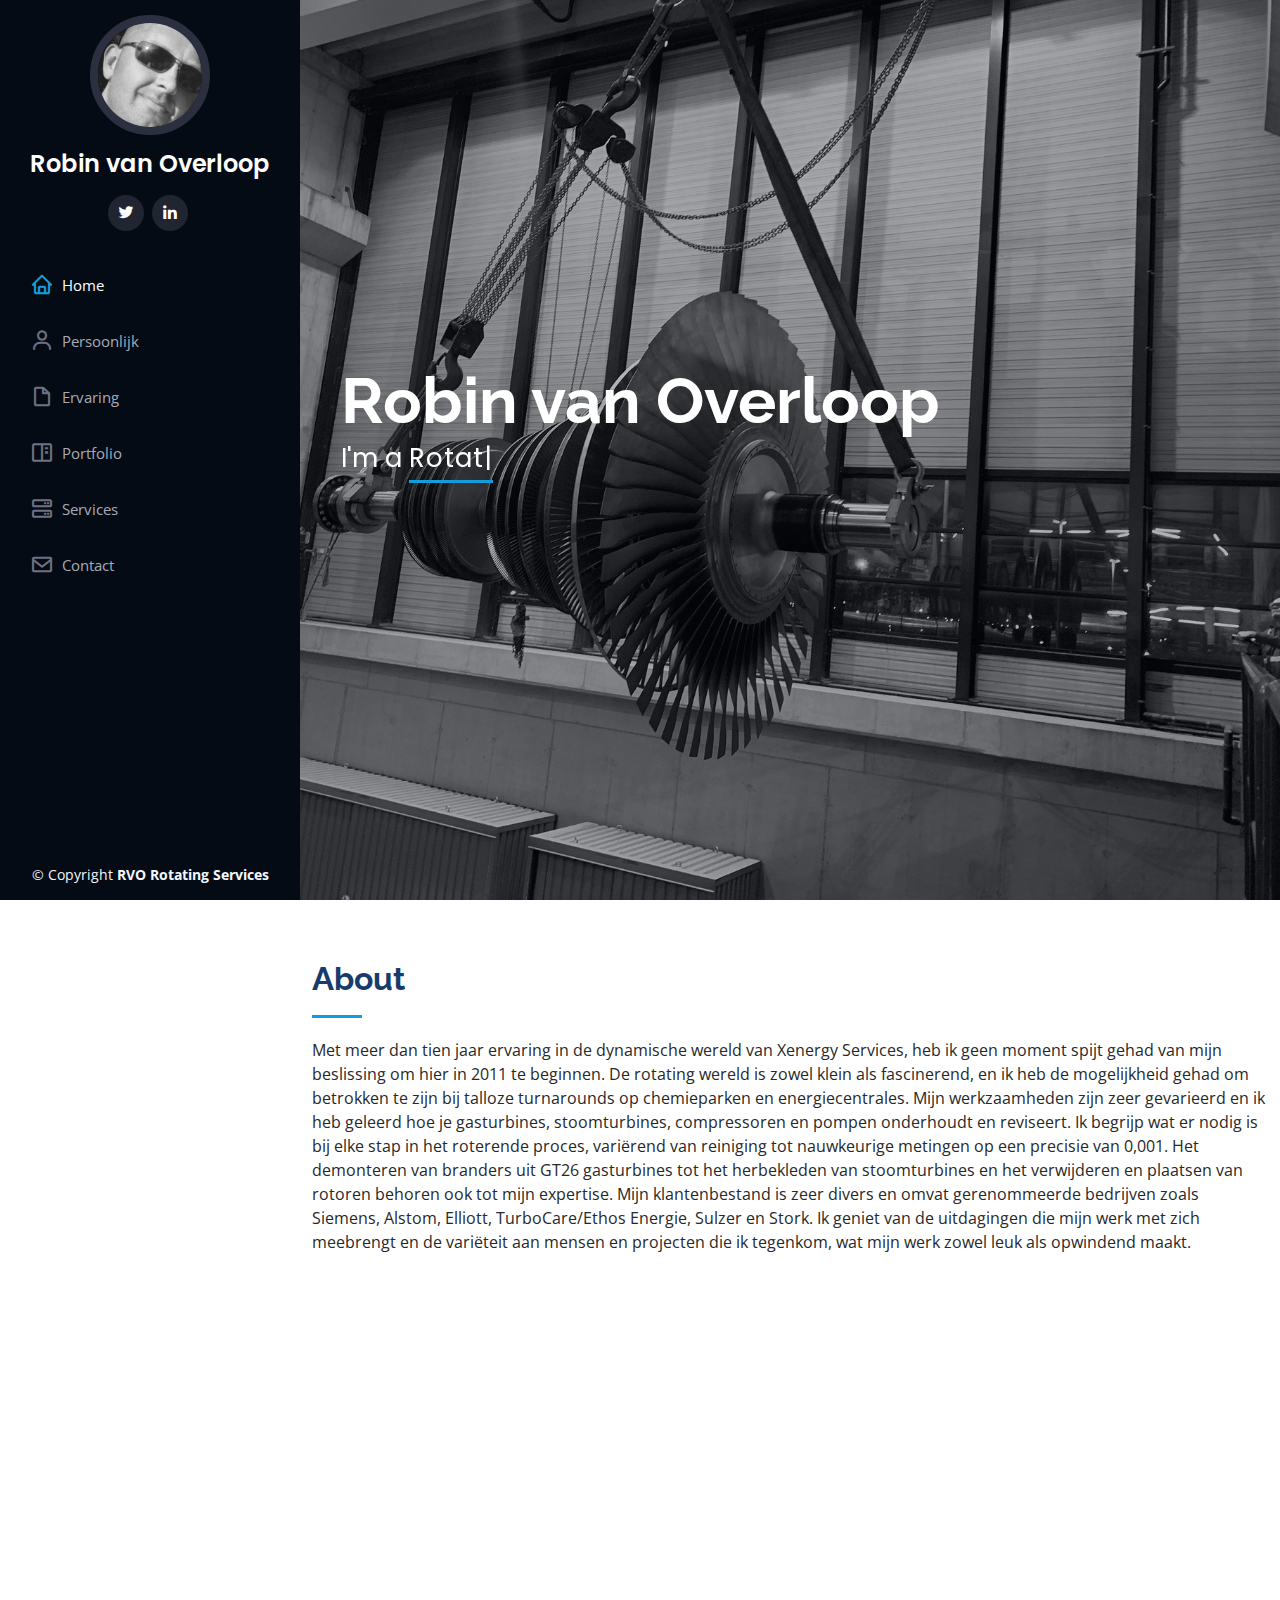
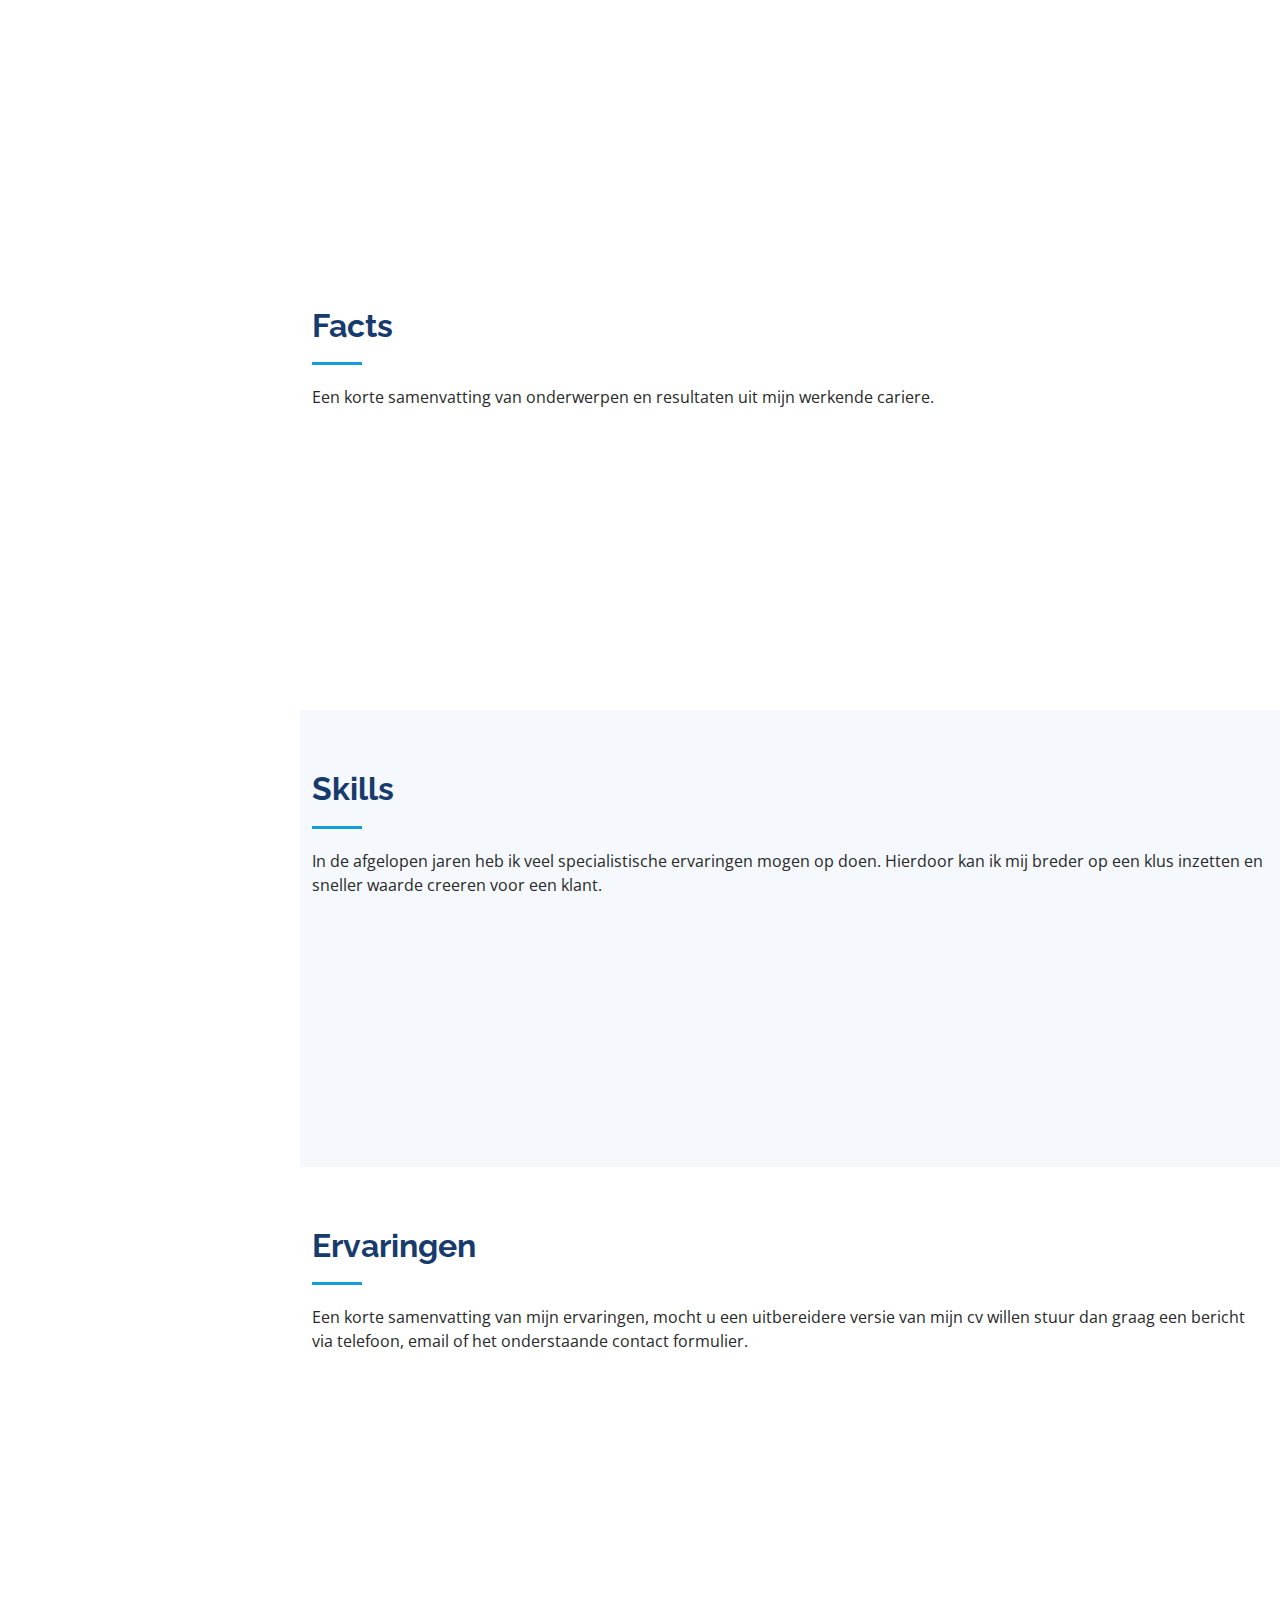
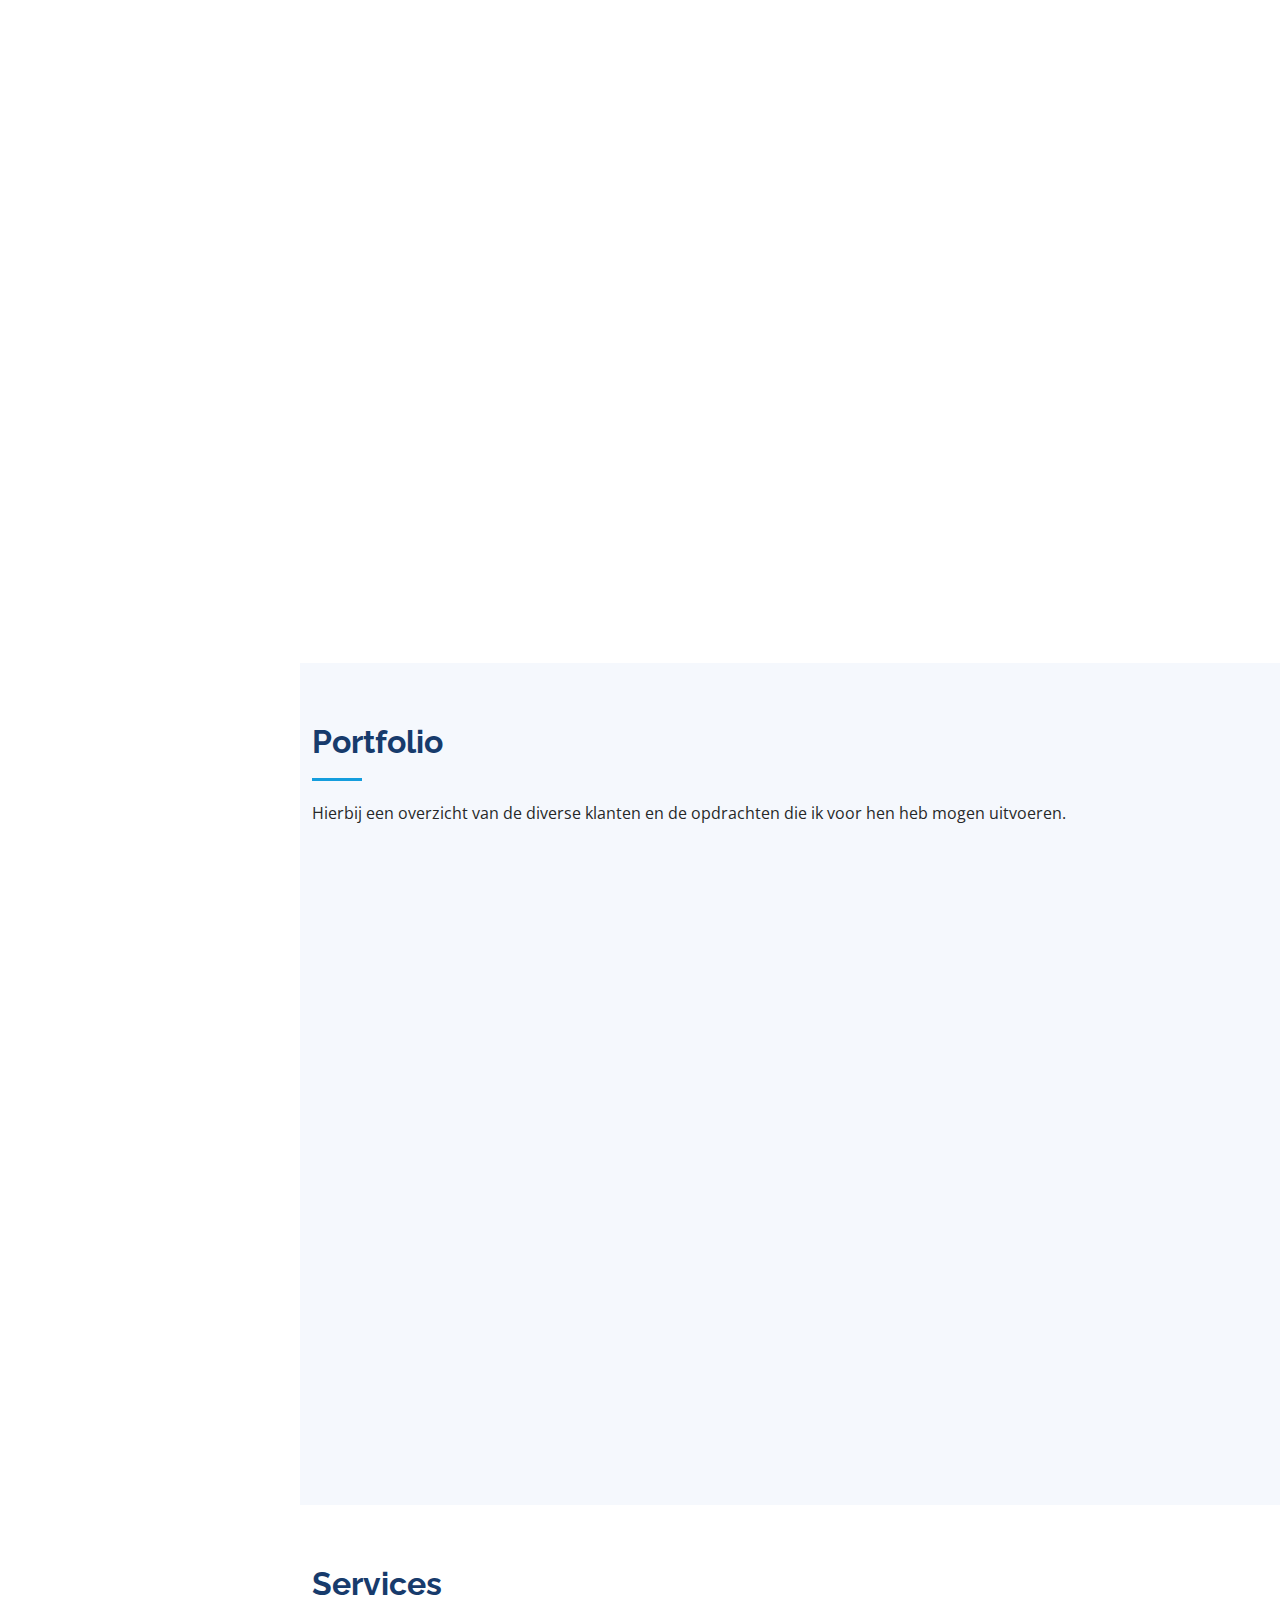
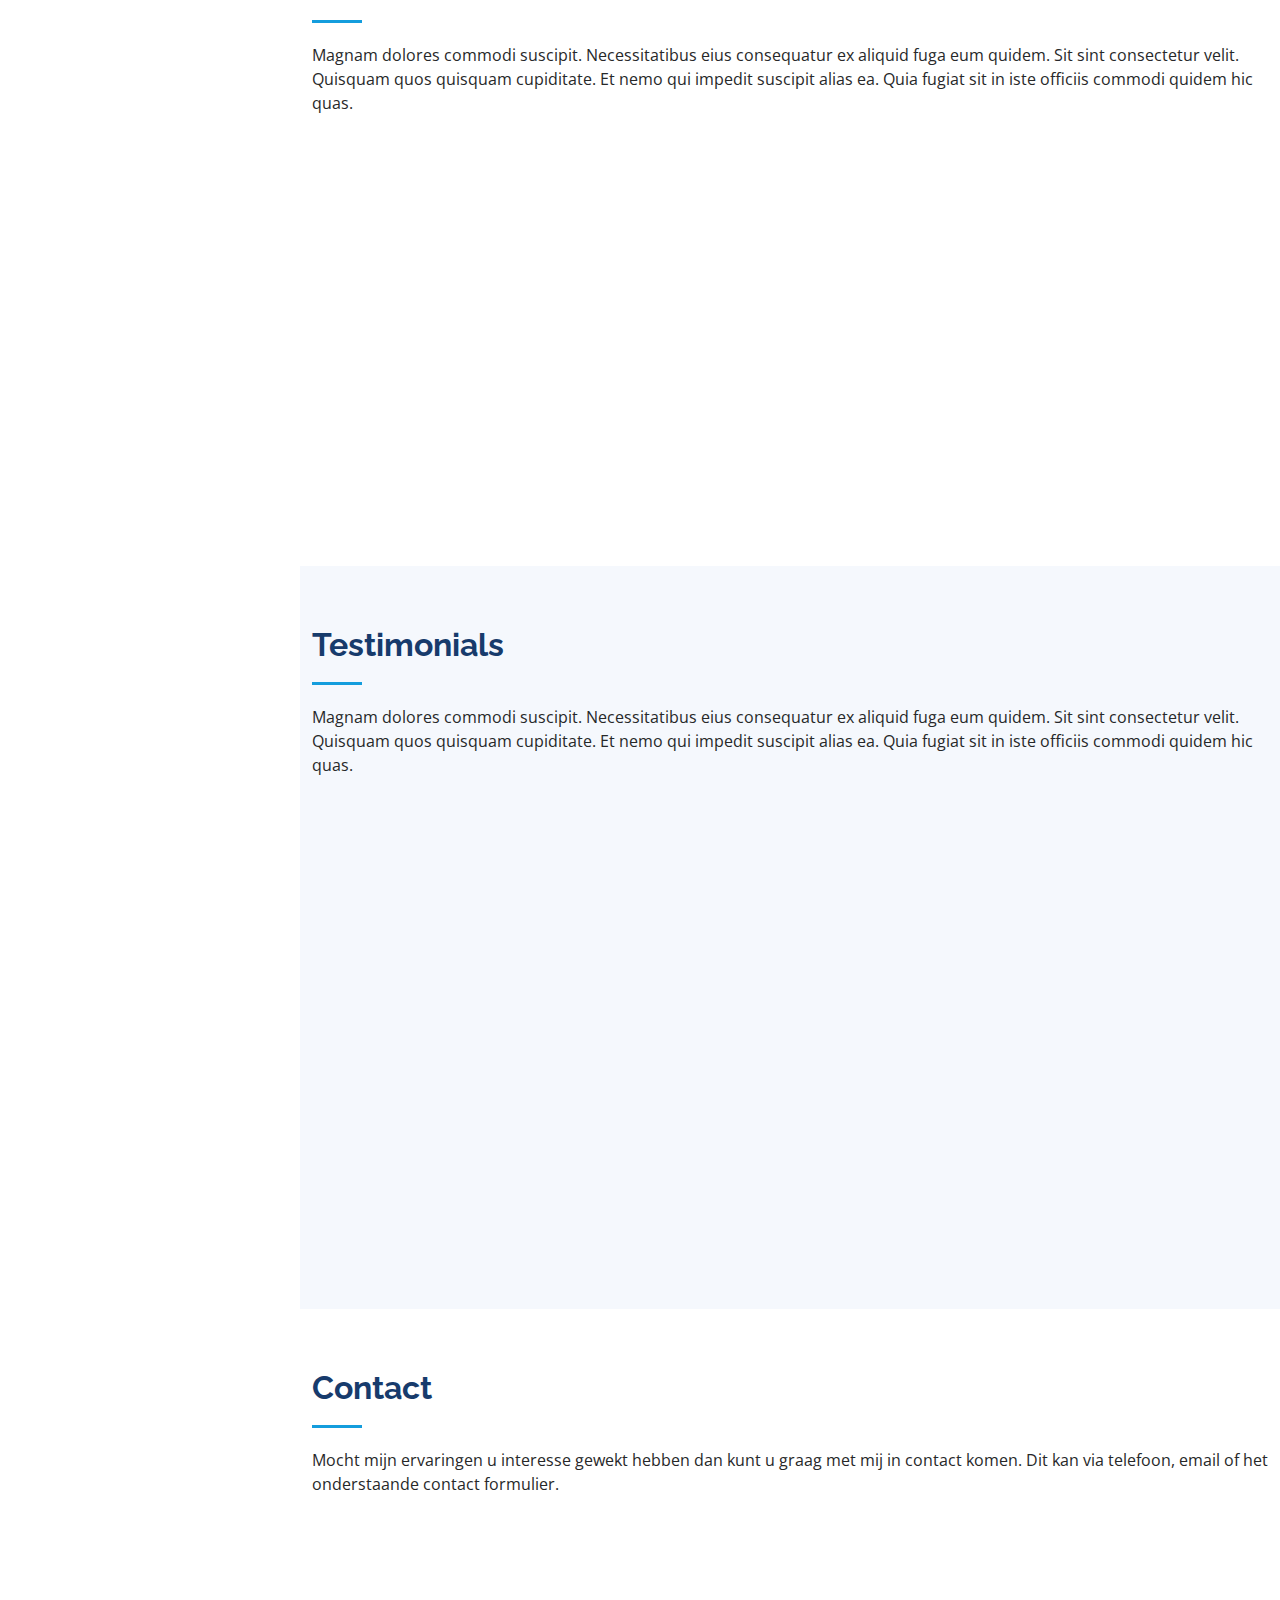
==== commit 5b96b993: "testemonials" ====
--- a/index.html
+++ b/index.html
@@ -428,7 +428,89 @@
 
       </div>
     </section><!-- End Services Section -->
-
+<!-- ======= Testimonials Section ======= -->
+<section id="testimonials" class="testimonials section-bg">
+  <div class="container">
+
+    <div class="section-title">
+      <h2>Testimonials</h2>
+      <p>Magnam dolores commodi suscipit. Necessitatibus eius consequatur ex aliquid fuga eum quidem. Sit sint consectetur velit. Quisquam quos quisquam cupiditate. Et nemo qui impedit suscipit alias ea. Quia fugiat sit in iste officiis commodi quidem hic quas.</p>
+    </div>
+
+    <div class="testimonials-slider swiper" data-aos="fade-up" data-aos-delay="100">
+      <div class="swiper-wrapper">
+
+        <div class="swiper-slide">
+          <div class="testimonial-item" data-aos="fade-up">
+            <p>
+              <i class="bx bxs-quote-alt-left quote-icon-left"></i>
+              Proin iaculis purus consequat sem cure digni ssim donec porttitora entum suscipit rhoncus. Accusantium quam, ultricies eget id, aliquam eget nibh et. Maecen aliquam, risus at semper.
+              <i class="bx bxs-quote-alt-right quote-icon-right"></i>
+            </p>
+            <img src="assets/img/testimonials/testimonials-1.jpg" class="testimonial-img" alt="">
+            <h3>Saul Goodman</h3>
+            <h4>Ceo &amp; Founder</h4>
+          </div>
+        </div><!-- End testimonial item -->
+
+        <div class="swiper-slide">
+          <div class="testimonial-item" data-aos="fade-up" data-aos-delay="100">
+            <p>
+              <i class="bx bxs-quote-alt-left quote-icon-left"></i>
+              Export tempor illum tamen malis malis eram quae irure esse labore quem cillum quid cillum eram malis quorum velit fore eram velit sunt aliqua noster fugiat irure amet legam anim culpa.
+              <i class="bx bxs-quote-alt-right quote-icon-right"></i>
+            </p>
+            <img src="assets/img/testimonials/testimonials-2.jpg" class="testimonial-img" alt="">
+            <h3>Sara Wilsson</h3>
+            <h4>Designer</h4>
+          </div>
+        </div><!-- End testimonial item -->
+
+        <div class="swiper-slide">
+          <div class="testimonial-item" data-aos="fade-up" data-aos-delay="200">
+            <p>
+              <i class="bx bxs-quote-alt-left quote-icon-left"></i>
+              Enim nisi quem export duis labore cillum quae magna enim sint quorum nulla quem veniam duis minim tempor labore quem eram duis noster aute amet eram fore quis sint minim.
+              <i class="bx bxs-quote-alt-right quote-icon-right"></i>
+            </p>
+            <img src="assets/img/testimonials/testimonials-3.jpg" class="testimonial-img" alt="">
+            <h3>Jena Karlis</h3>
+            <h4>Store Owner</h4>
+          </div>
+        </div><!-- End testimonial item -->
+
+        <div class="swiper-slide">
+          <div class="testimonial-item" data-aos="fade-up" data-aos-delay="300">
+            <p>
+              <i class="bx bxs-quote-alt-left quote-icon-left"></i>
+              Fugiat enim eram quae cillum dolore dolor amet nulla culpa multos export minim fugiat minim velit minim dolor enim duis veniam ipsum anim magna sunt elit fore quem dolore labore illum veniam.
+              <i class="bx bxs-quote-alt-right quote-icon-right"></i>
+            </p>
+            <img src="assets/img/testimonials/testimonials-4.jpg" class="testimonial-img" alt="">
+            <h3>Matt Brandon</h3>
+            <h4>Freelancer</h4>
+          </div>
+        </div><!-- End testimonial item -->
+
+        <div class="swiper-slide">
+          <div class="testimonial-item" data-aos="fade-up" data-aos-delay="400">
+            <p>
+              <i class="bx bxs-quote-alt-left quote-icon-left"></i>
+              Quis quorum aliqua sint quem legam fore sunt eram irure aliqua veniam tempor noster veniam enim culpa labore duis sunt culpa nulla illum cillum fugiat legam esse veniam culpa fore nisi cillum quid.
+              <i class="bx bxs-quote-alt-right quote-icon-right"></i>
+            </p>
+            <img src="assets/img/testimonials/testimonials-5.jpg" class="testimonial-img" alt="">
+            <h3>John Larson</h3>
+            <h4>Entrepreneur</h4>
+          </div>
+        </div><!-- End testimonial item -->
+
+      </div>
+      <div class="swiper-pagination"></div>
+    </div>
+
+  </div>
+</section><!-- End Testimonials Section -->
 
 
     <!-- ======= Contact Section ======= -->
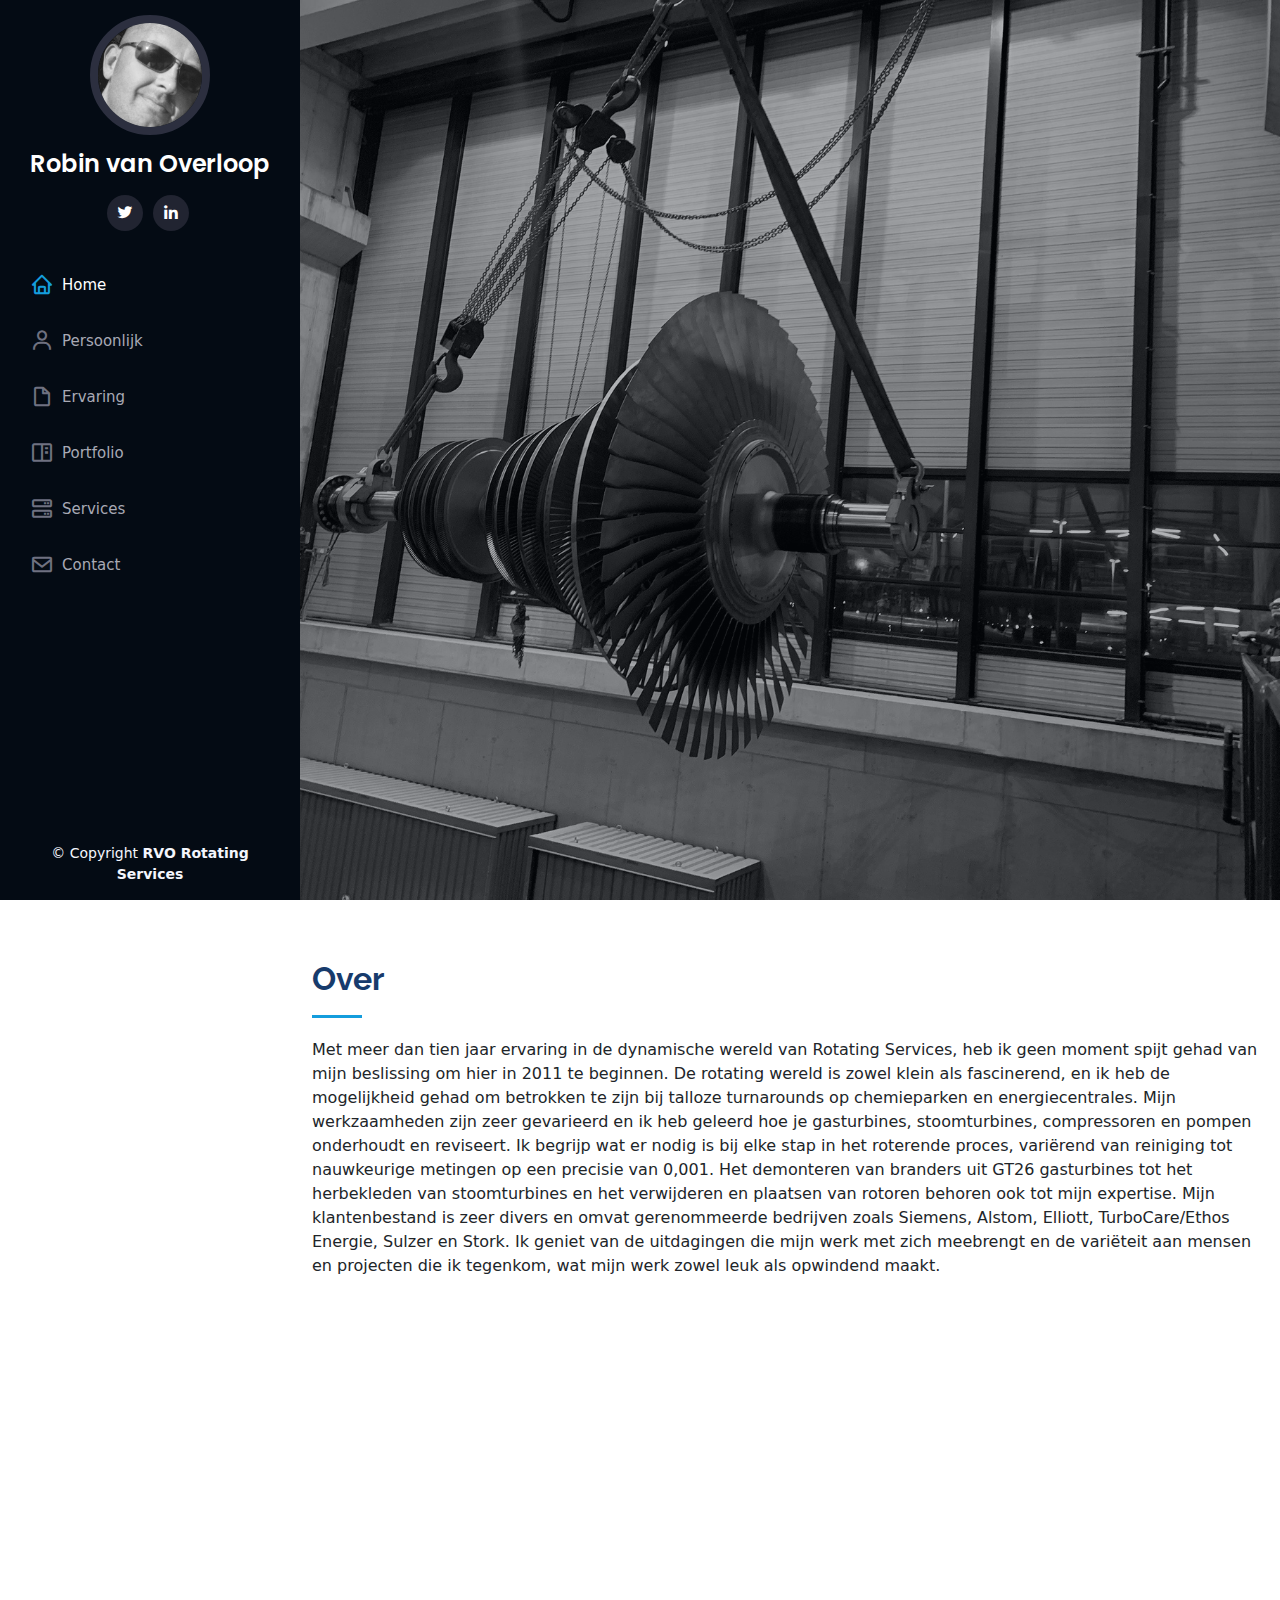
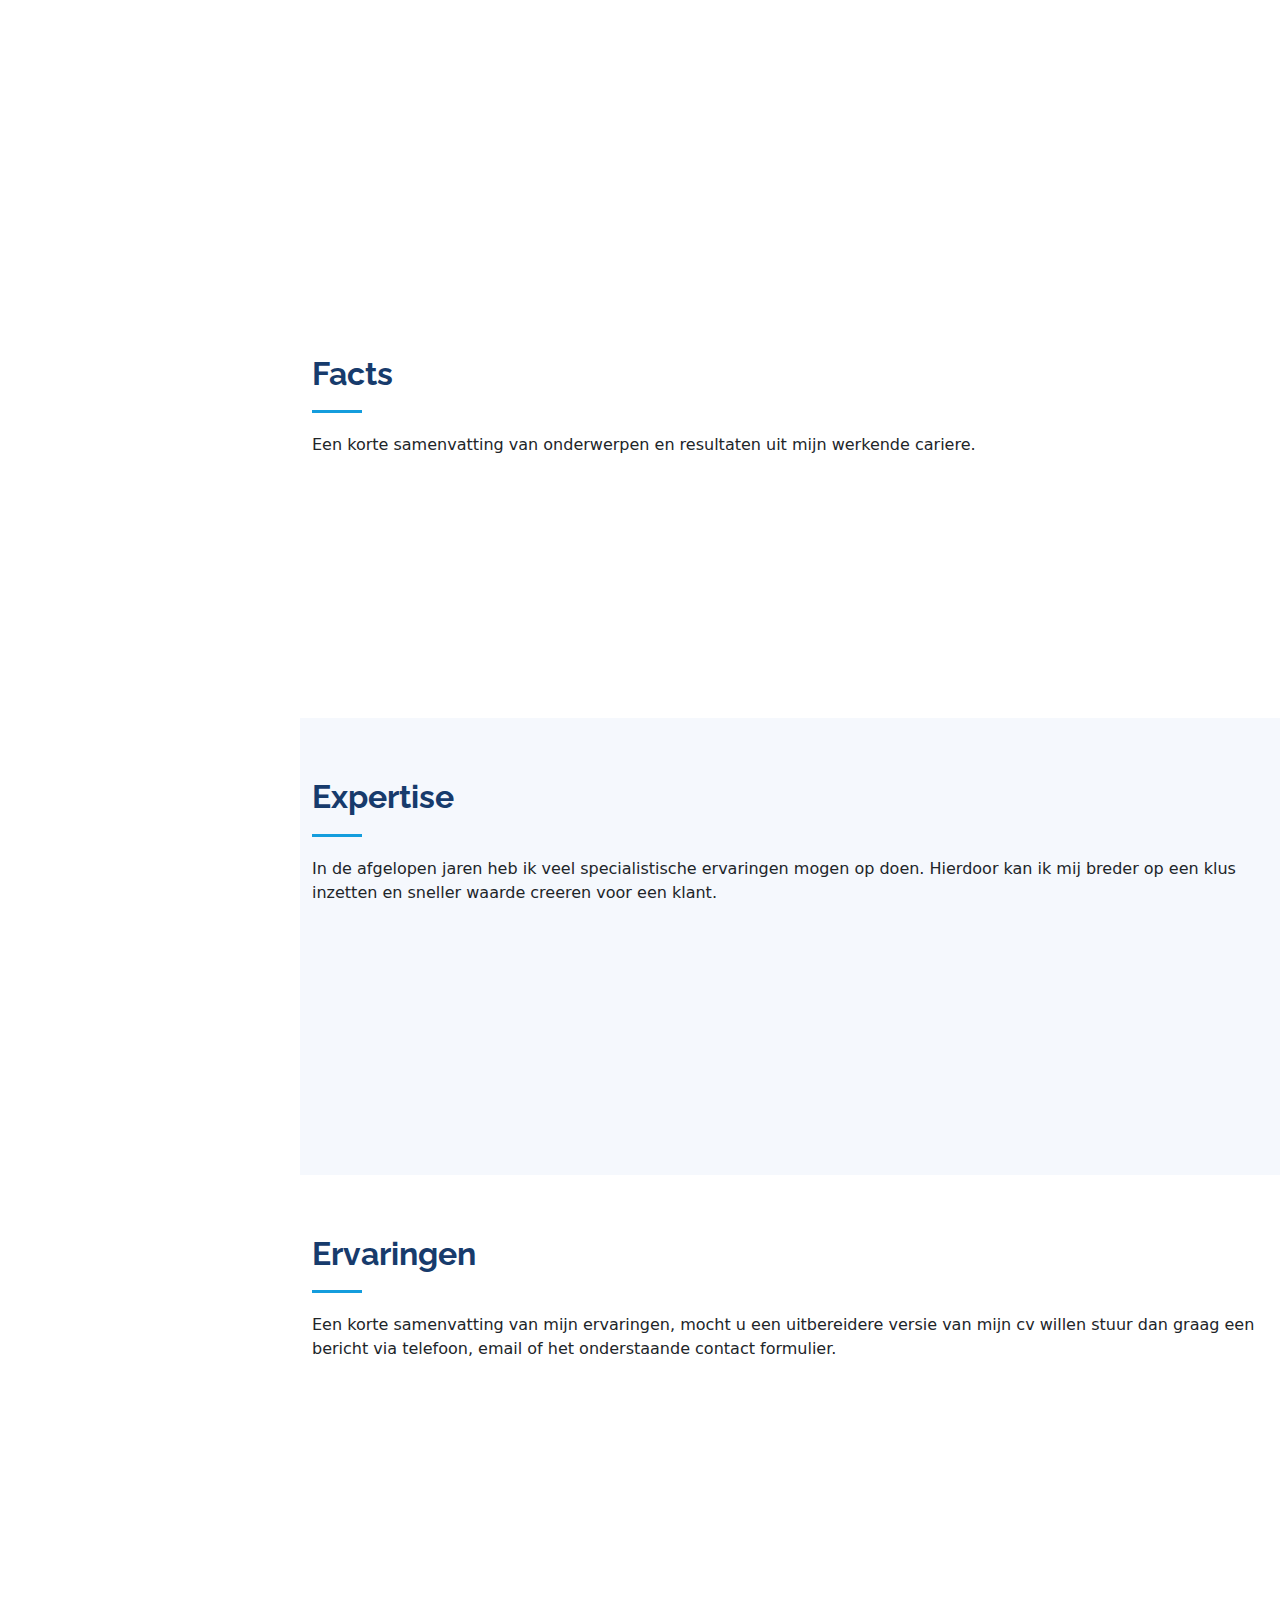
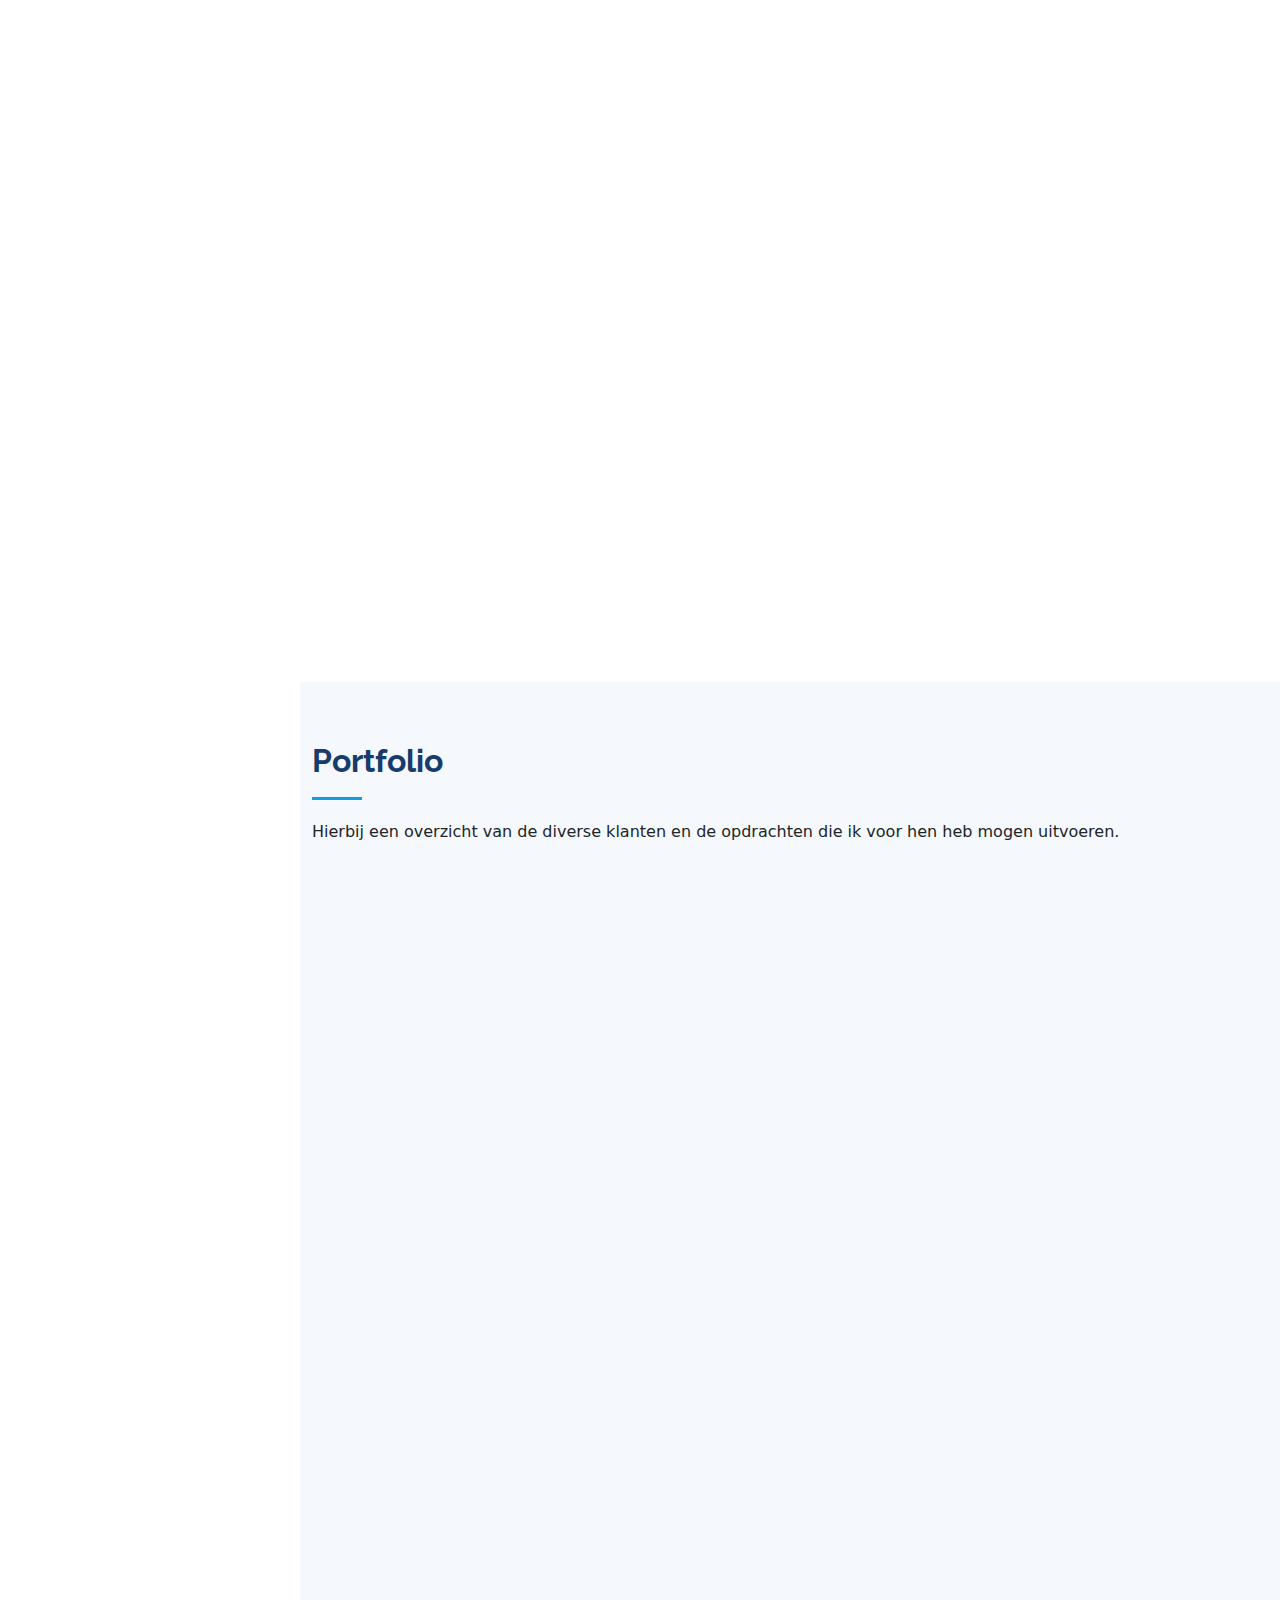
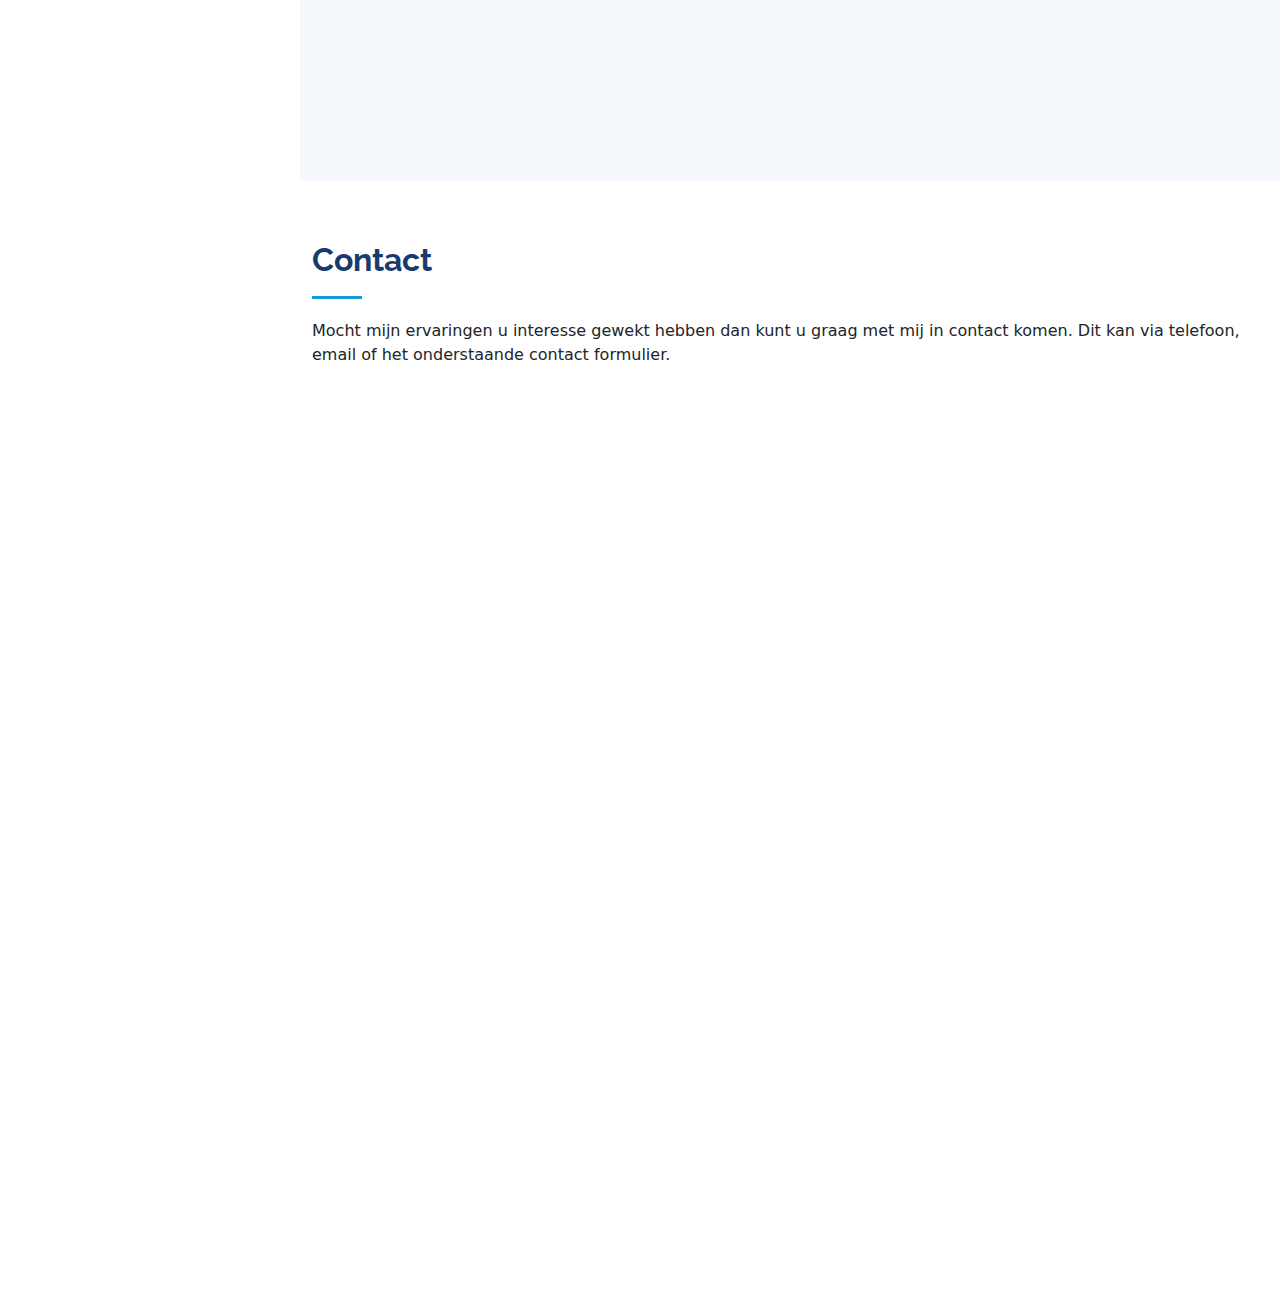
==== commit 349eed9f: "updates" ====
--- a/index.html
+++ b/index.html
@@ -76,8 +76,8 @@
       <div class="container">
 
         <div class="section-title">
-          <h2>About</h2>
-          <p>Met meer dan tien jaar ervaring in de dynamische wereld van Xenergy Services, heb ik geen moment spijt gehad van mijn beslissing om hier in 2011 te beginnen. De rotating wereld is zowel klein als fascinerend, en ik heb de mogelijkheid gehad om betrokken te zijn bij talloze turnarounds op chemieparken en energiecentrales. Mijn werkzaamheden zijn zeer gevarieerd en ik heb geleerd hoe je gasturbines, stoomturbines, compressoren en pompen onderhoudt en reviseert. Ik begrijp wat er nodig is bij elke stap in het roterende proces, variërend van reiniging tot nauwkeurige metingen op een precisie van 0,001. Het demonteren van branders uit GT26 gasturbines tot het herbekleden van stoomturbines en het verwijderen en plaatsen van rotoren behoren ook tot mijn expertise. Mijn klantenbestand is zeer divers en omvat gerenommeerde bedrijven zoals Siemens, Alstom, Elliott, TurboCare/Ethos Energie, Sulzer en Stork. Ik geniet van de uitdagingen die mijn werk met zich meebrengt en de variëteit aan mensen en projecten die ik tegenkom, wat mijn werk zowel leuk als opwindend maakt.</p>
+          <h2>Over</h2>
+          <p>Met meer dan tien jaar ervaring in de dynamische wereld van Rotating Services, heb ik geen moment spijt gehad van mijn beslissing om hier in 2011 te beginnen. De rotating wereld is zowel klein als fascinerend, en ik heb de mogelijkheid gehad om betrokken te zijn bij talloze turnarounds op chemieparken en energiecentrales. Mijn werkzaamheden zijn zeer gevarieerd en ik heb geleerd hoe je gasturbines, stoomturbines, compressoren en pompen onderhoudt en reviseert. Ik begrijp wat er nodig is bij elke stap in het roterende proces, variërend van reiniging tot nauwkeurige metingen op een precisie van 0,001. Het demonteren van branders uit GT26 gasturbines tot het herbekleden van stoomturbines en het verwijderen en plaatsen van rotoren behoren ook tot mijn expertise. Mijn klantenbestand is zeer divers en omvat gerenommeerde bedrijven zoals Siemens, Alstom, Elliott, TurboCare/Ethos Energie, Sulzer en Stork. Ik geniet van de uitdagingen die mijn werk met zich meebrengt en de variëteit aan mensen en projecten die ik tegenkom, wat mijn werk zowel leuk als opwindend maakt.</p>
         </div>
 
         <div class="row">
@@ -86,9 +86,7 @@
           </div>
           <div class="col-lg-8 pt-4 pt-lg-0 content" data-aos="fade-left">
             <h3>Field Service Engineer &amp; Rotating Service Specialist.</h3>
-            <p class="fst-italic">
-              Met meer dan tien jaar ervaring bij Xenergy Services, heb ik een dynamische carrière opgebouwd in de wereld van rotating equipment. Ik heb betrokkenheid gehad bij diverse turnarounds op chemieparken en energiecentrales, waarbij ik mijn expertise heb ontwikkeld in het onderhoud en de revisie van gasturbines, stoomturbines, compressoren en pompen. Mijn kennis strekt zich uit tot elke stap in het roterende proces, inclusief reiniging en nauwkeurige metingen. Ik ben bedreven in het demonteren van branders uit gasturbines, het herbekleden van stoomturbines en het verwijderen en plaatsen van rotoren.
-            </p>
+            <p class="fst-italic">Als een gepassioneerde rotating service engineer ben ik gedreven om de wereld van roterende apparatuur tot leven te brengen. Met mijn kennis en ervaring in het onderhouden en optimaliseren van turbines, compressoren en pompen, sta ik klaar om de uitdagingen van deze dynamische industrie aan te gaan. Met een achtergrond in het werken aan turnarounds op chemieparken en energiecentrales, heb ik een diepgaand inzicht in de complexiteit van de rotating wereld en de eisen die het stelt.</p>
             <div class="row">
               <div class="col-lg-6">
                 <ul>
@@ -108,7 +106,7 @@
               </div>
             </div>
             <p>
-              Ik geniet van de uitdagingen en de variëteit aan mensen en projecten die ik tegenkom, wat mijn werk zowel boeiend als opwindend maakt.
+              Als rotating service engineer ben ik klaar om mijn enthousiasme en expertise in te zetten om bij te dragen aan het succes van uw projecten. Met mijn toewijding en vaardigheden breng ik een dynamische en resultaatgerichte aanpak naar elke opdracht.
             </p>
           </div>
         </div>
@@ -169,7 +167,7 @@
       <div class="container">
 
         <div class="section-title">
-          <h2>Skills</h2>
+          <h2>Expertise</h2>
           <p>In de afgelopen jaren heb ik veel specialistische ervaringen mogen op doen. Hierdoor kan ik mij breder op een klus inzetten en sneller waarde creeren voor een klant.</p>
         </div>
 
@@ -180,7 +178,7 @@
             <div class="progress">
               <span class="skill">Prometheus SAP planner<i class="val">100%</i></span>
               <div class="progress-bar-wrap">
-                <div class="progress-bar" role="progressbar" aria-valuenow="100" aria-valuemin="0" aria-valuemax="100"></div>
+              <div class="progress-bar" role="progressbar" aria-valuenow="100" aria-valuemin="0" aria-valuemax="100"></div>
               </div>
             </div>
 
@@ -241,7 +239,7 @@
 
         <div class="row">
           <div class="col-lg-6" data-aos="fade-up">
-            <h3 class="resume-title">Sumary</h3>
+            <h3 class="resume-title">Samenvatting</h3>
             <div class="resume-item pb-0">
               <h4>Robin van Overloop</h4>
               <p><em>Een enthousiaste deadline gedreven Rotation Specialist met meer dan 15 jaar ervaringe, zowel nationaal als internationaal.</em></p>
@@ -260,7 +258,7 @@
               <p>Van veilig omgaan met NH3, Koeltechniek KTA1, VCA VOL tot en met NEN3140 Keurmeester en diverse veilig werken curssussen.</p>
             </div>
             <div class="resume-item">
-              <h4>LTS en MBO O&S Landstede</h4>
+              <h4>LTS en MBO O&S</h4>
               <h5>1993 - 1998</h5>
               <p><em>Landstede Harderwijk</em></p>
               <p>De opleiding stelt je in staat om nieuwe systemen te ontwerpen en testen, maar kan dus ook bestaande systemen draaiende houden. Als technicus kan ik degene zijn die een probleem oplost, maar ik kan ook een leidinggevende of voorbereidende functie hebben.</p>
@@ -269,7 +267,7 @@
           <div class="col-lg-6" data-aos="fade-up" data-aos-delay="100">
             <h3 class="resume-title">Proffesionele ervaringen</h3>
             <div class="resume-item">
-              <h4>Owner RVO Rotating Services</h4>
+              <h4>Eigenaar RVO Rotating Services</h4>
               <h5>2020 - Heden</h5>
               <p><em>Zelfstandige </em></p>
               <ul>
@@ -309,7 +307,7 @@
         <div class="row" data-aos="fade-up">
           <div class="col-lg-12 d-flex justify-content-center">
             <ul id="portfolio-flters">
-              <li data-filter="*" class="filter-active">2023-2011</li>
+              <li data-filter="*" class="filter-active">2023-2014</li>
               <li data-filter=".filter-app">2023 - 2020</li>
               <li data-filter=".filter-card">2020 - 2017</li>
               <li data-filter=".filter-web">2017 - 2014</li>
@@ -323,8 +321,8 @@
             <div class="portfolio-wrap">
               <img src="assets/img/portfolio/portfolio-1.jpg" class="img-fluid" alt="">
               <div class="portfolio-links">
-                <a href="assets/img/portfolio/portfolio-1.jpg" data-gallery="portfolioGallery" class="portfolio-lightbox" title="App 1"><i class="bx bx-plus"></i></a>
-                <a href="portfolio-details.html" title="More Details"><i class="bx bx-link"></i></a>
+                <a href="assets/img/portfolio/portfolio-1.jpg" data-gallery="portfolioGallery" class="portfolio-lightbox" title="2023-2011"><i class="bx bx-plus"></i>
+
               </div>
             </div>
           </div>
@@ -334,7 +332,6 @@
               <img src="assets/img/portfolio/portfolio-2.jpg" class="img-fluid" alt="">
               <div class="portfolio-links">
                 <a href="assets/img/portfolio/portfolio-2.jpg" data-gallery="portfolioGallery" class="portfolio-lightbox" title="Web 3"><i class="bx bx-plus"></i></a>
-                <a href="portfolio-details.html" title="More Details"><i class="bx bx-link"></i></a>
               </div>
             </div>
           </div>
@@ -344,7 +341,6 @@
               <img src="assets/img/portfolio/portfolio-3.jpg" class="img-fluid" alt="">
               <div class="portfolio-links">
                 <a href="assets/img/portfolio/portfolio-3.jpg" data-gallery="portfolioGallery" class="portfolio-lightbox" title="App 2"><i class="bx bx-plus"></i></a>
-                <a href="portfolio-details.html" title="More Details"><i class="bx bx-link"></i></a>
               </div>
             </div>
           </div>
@@ -354,7 +350,6 @@
               <img src="assets/img/portfolio/portfolio-4.jpg" class="img-fluid" alt="">
               <div class="portfolio-links">
                 <a href="assets/img/portfolio/portfolio-4.jpg" data-gallery="portfolioGallery" class="portfolio-lightbox" title="Card 2"><i class="bx bx-plus"></i></a>
-                <a href="portfolio-details.html" title="More Details"><i class="bx bx-link"></i></a>
               </div>
             </div>
           </div>
@@ -364,7 +359,6 @@
               <img src="assets/img/portfolio/portfolio-5.jpg" class="img-fluid" alt="">
               <div class="portfolio-links">
                 <a href="assets/img/portfolio/portfolio-5.jpg" data-gallery="portfolioGallery" class="portfolio-lightbox" title="Web 2"><i class="bx bx-plus"></i></a>
-                <a href="portfolio-details.html" title="More Details"><i class="bx bx-link"></i></a>
               </div>
             </div>
           </div>
@@ -374,7 +368,6 @@
               <img src="assets/img/portfolio/portfolio-6.jpg" class="img-fluid" alt="">
               <div class="portfolio-links">
                 <a href="assets/img/portfolio/portfolio-6.jpg" data-gallery="portfolioGallery" class="portfolio-lightbox" title="App 3"><i class="bx bx-plus"></i></a>
-                <a href="portfolio-details.html" title="More Details"><i class="bx bx-link"></i></a>
               </div>
             </div>
           </div>
@@ -384,133 +377,6 @@
       </div>
     </section><!-- End Portfolio Section -->
 
-    <!-- ======= Services Section ======= -->
-    <section id="services" class="services">
-      <div class="container">
-
-        <div class="section-title">
-          <h2>Services</h2>
-          <p>Magnam dolores commodi suscipit. Necessitatibus eius consequatur ex aliquid fuga eum quidem. Sit sint consectetur velit. Quisquam quos quisquam cupiditate. Et nemo qui impedit suscipit alias ea. Quia fugiat sit in iste officiis commodi quidem hic quas.</p>
-        </div>
-
-        <div class="row">
-          <div class="col-lg-4 col-md-6 icon-box" data-aos="fade-up">
-            <div class="icon"><i class="bi bi-briefcase"></i></div>
-            <h4 class="title"><a href="">Lorem Ipsum</a></h4>
-            <p class="description">Voluptatum deleniti atque corrupti quos dolores et quas molestias excepturi sint occaecati cupiditate non provident</p>
-          </div>
-          <div class="col-lg-4 col-md-6 icon-box" data-aos="fade-up" data-aos-delay="100">
-            <div class="icon"><i class="bi bi-card-checklist"></i></div>
-            <h4 class="title"><a href="">Dolor Sitema</a></h4>
-            <p class="description">Minim veniam, quis nostrud exercitation ullamco laboris nisi ut aliquip ex ea commodo consequat tarad limino ata</p>
-          </div>
-          <div class="col-lg-4 col-md-6 icon-box" data-aos="fade-up" data-aos-delay="200">
-            <div class="icon"><i class="bi bi-bar-chart"></i></div>
-            <h4 class="title"><a href="">Sed ut perspiciatis</a></h4>
-            <p class="description">Duis aute irure dolor in reprehenderit in voluptate velit esse cillum dolore eu fugiat nulla pariatur</p>
-          </div>
-          <div class="col-lg-4 col-md-6 icon-box" data-aos="fade-up" data-aos-delay="300">
-            <div class="icon"><i class="bi bi-binoculars"></i></div>
-            <h4 class="title"><a href="">Magni Dolores</a></h4>
-            <p class="description">Excepteur sint occaecat cupidatat non proident, sunt in culpa qui officia deserunt mollit anim id est laborum</p>
-          </div>
-          <div class="col-lg-4 col-md-6 icon-box" data-aos="fade-up" data-aos-delay="400">
-            <div class="icon"><i class="bi bi-brightness-high"></i></div>
-            <h4 class="title"><a href="">Nemo Enim</a></h4>
-            <p class="description">At vero eos et accusamus et iusto odio dignissimos ducimus qui blanditiis praesentium voluptatum deleniti atque</p>
-          </div>
-          <div class="col-lg-4 col-md-6 icon-box" data-aos="fade-up" data-aos-delay="500">
-            <div class="icon"><i class="bi bi-calendar4-week"></i></div>
-            <h4 class="title"><a href="">Eiusmod Tempor</a></h4>
-            <p class="description">Et harum quidem rerum facilis est et expedita distinctio. Nam libero tempore, cum soluta nobis est eligendi</p>
-          </div>
-        </div>
-
-      </div>
-    </section><!-- End Services Section -->
-<!-- ======= Testimonials Section ======= -->
-<section id="testimonials" class="testimonials section-bg">
-  <div class="container">
-
-    <div class="section-title">
-      <h2>Testimonials</h2>
-      <p>Magnam dolores commodi suscipit. Necessitatibus eius consequatur ex aliquid fuga eum quidem. Sit sint consectetur velit. Quisquam quos quisquam cupiditate. Et nemo qui impedit suscipit alias ea. Quia fugiat sit in iste officiis commodi quidem hic quas.</p>
-    </div>
-
-    <div class="testimonials-slider swiper" data-aos="fade-up" data-aos-delay="100">
-      <div class="swiper-wrapper">
-
-        <div class="swiper-slide">
-          <div class="testimonial-item" data-aos="fade-up">
-            <p>
-              <i class="bx bxs-quote-alt-left quote-icon-left"></i>
-              Proin iaculis purus consequat sem cure digni ssim donec porttitora entum suscipit rhoncus. Accusantium quam, ultricies eget id, aliquam eget nibh et. Maecen aliquam, risus at semper.
-              <i class="bx bxs-quote-alt-right quote-icon-right"></i>
-            </p>
-            <img src="assets/img/testimonials/testimonials-1.jpg" class="testimonial-img" alt="">
-            <h3>Saul Goodman</h3>
-            <h4>Ceo &amp; Founder</h4>
-          </div>
-        </div><!-- End testimonial item -->
-
-        <div class="swiper-slide">
-          <div class="testimonial-item" data-aos="fade-up" data-aos-delay="100">
-            <p>
-              <i class="bx bxs-quote-alt-left quote-icon-left"></i>
-              Export tempor illum tamen malis malis eram quae irure esse labore quem cillum quid cillum eram malis quorum velit fore eram velit sunt aliqua noster fugiat irure amet legam anim culpa.
-              <i class="bx bxs-quote-alt-right quote-icon-right"></i>
-            </p>
-            <img src="assets/img/testimonials/testimonials-2.jpg" class="testimonial-img" alt="">
-            <h3>Sara Wilsson</h3>
-            <h4>Designer</h4>
-          </div>
-        </div><!-- End testimonial item -->
-
-        <div class="swiper-slide">
-          <div class="testimonial-item" data-aos="fade-up" data-aos-delay="200">
-            <p>
-              <i class="bx bxs-quote-alt-left quote-icon-left"></i>
-              Enim nisi quem export duis labore cillum quae magna enim sint quorum nulla quem veniam duis minim tempor labore quem eram duis noster aute amet eram fore quis sint minim.
-              <i class="bx bxs-quote-alt-right quote-icon-right"></i>
-            </p>
-            <img src="assets/img/testimonials/testimonials-3.jpg" class="testimonial-img" alt="">
-            <h3>Jena Karlis</h3>
-            <h4>Store Owner</h4>
-          </div>
-        </div><!-- End testimonial item -->
-
-        <div class="swiper-slide">
-          <div class="testimonial-item" data-aos="fade-up" data-aos-delay="300">
-            <p>
-              <i class="bx bxs-quote-alt-left quote-icon-left"></i>
-              Fugiat enim eram quae cillum dolore dolor amet nulla culpa multos export minim fugiat minim velit minim dolor enim duis veniam ipsum anim magna sunt elit fore quem dolore labore illum veniam.
-              <i class="bx bxs-quote-alt-right quote-icon-right"></i>
-            </p>
-            <img src="assets/img/testimonials/testimonials-4.jpg" class="testimonial-img" alt="">
-            <h3>Matt Brandon</h3>
-            <h4>Freelancer</h4>
-          </div>
-        </div><!-- End testimonial item -->
-
-        <div class="swiper-slide">
-          <div class="testimonial-item" data-aos="fade-up" data-aos-delay="400">
-            <p>
-              <i class="bx bxs-quote-alt-left quote-icon-left"></i>
-              Quis quorum aliqua sint quem legam fore sunt eram irure aliqua veniam tempor noster veniam enim culpa labore duis sunt culpa nulla illum cillum fugiat legam esse veniam culpa fore nisi cillum quid.
-              <i class="bx bxs-quote-alt-right quote-icon-right"></i>
-            </p>
-            <img src="assets/img/testimonials/testimonials-5.jpg" class="testimonial-img" alt="">
-            <h3>John Larson</h3>
-            <h4>Entrepreneur</h4>
-          </div>
-        </div><!-- End testimonial item -->
-
-      </div>
-      <div class="swiper-pagination"></div>
-    </div>
-
-  </div>
-</section><!-- End Testimonials Section -->
 
 
     <!-- ======= Contact Section ======= -->
--- a/assets/css/style.css
+++ b/assets/css/style.css
@@ -1,12 +1,4 @@
-/**
-* Template Name: iPortfolio
-* Updated: Mar 10 2023 with Bootstrap v5.2.3
-* Template URL: https://bootstrapmade.com/iportfolio-bootstrap-portfolio-websites-template/
-* Author: BootstrapMade.com
-* License: https://bootstrapmade.com/license/
-*/
-
-/*--------------------------------------------------------------
+
 # General
 --------------------------------------------------------------*/
 body {
